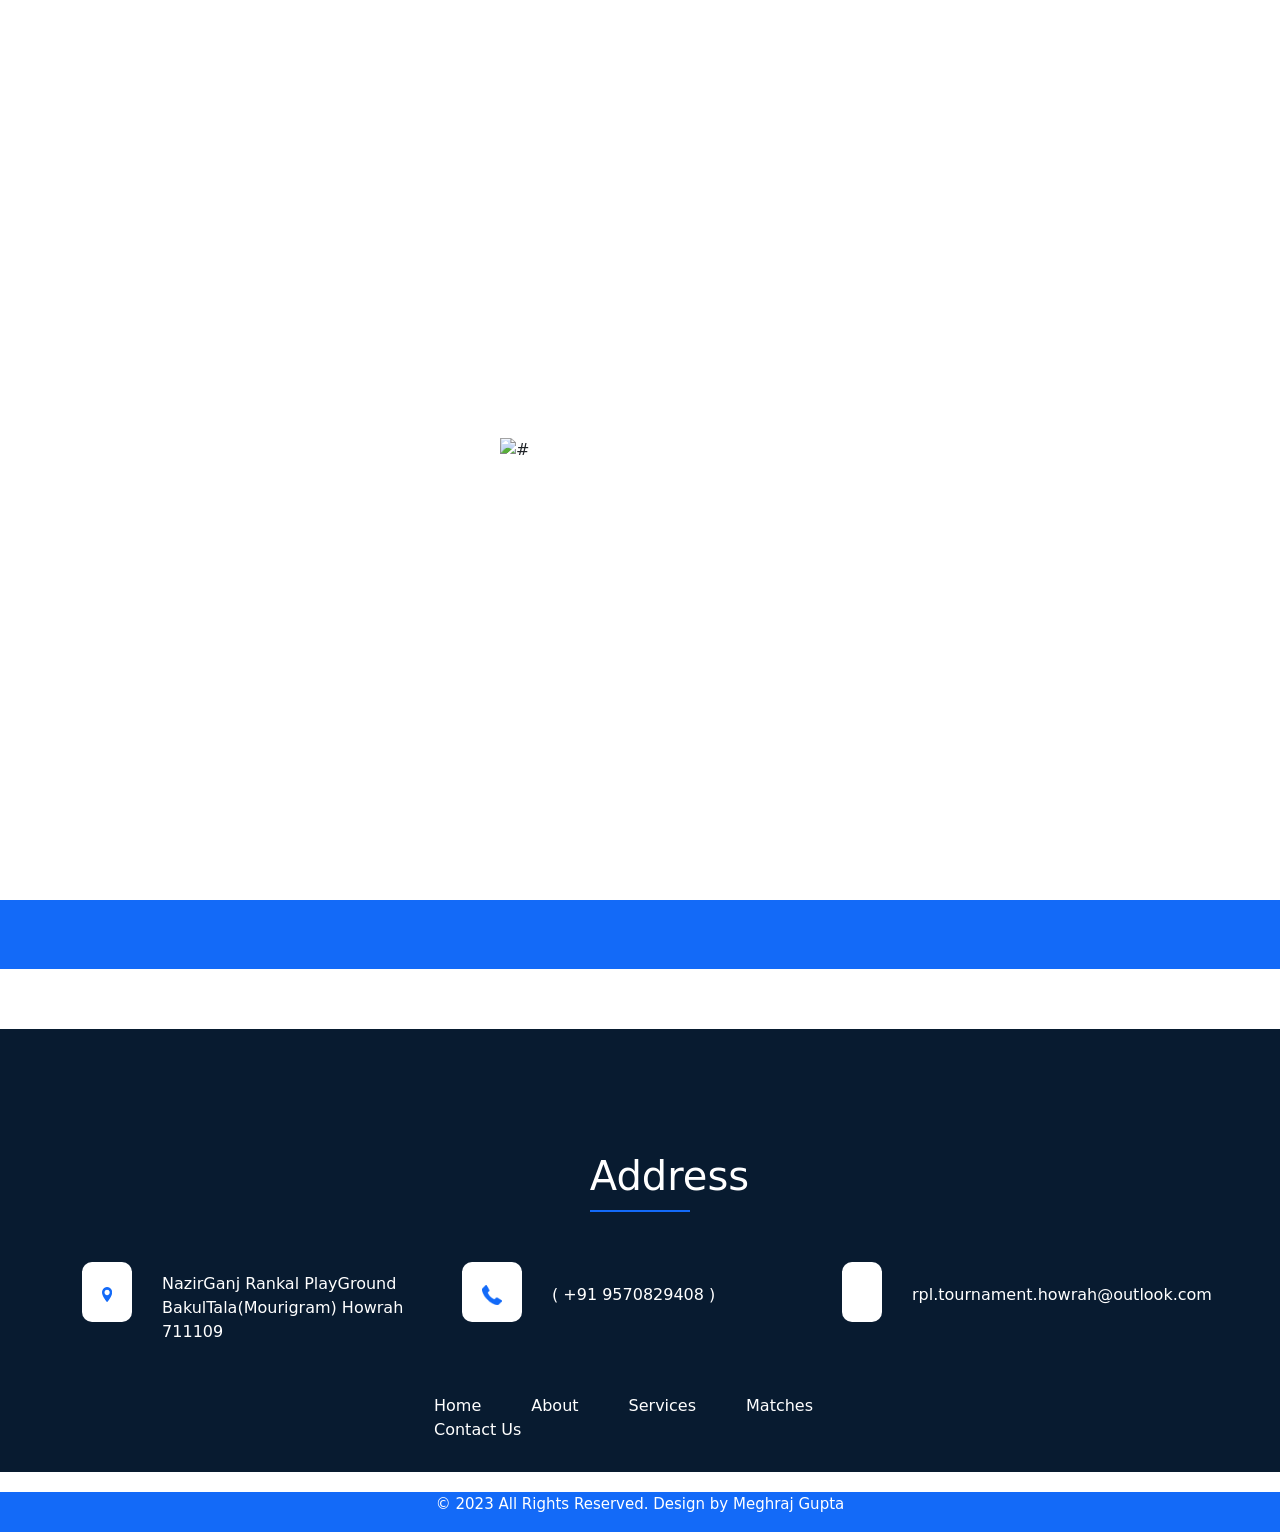
==== about.html @ cff19f40 "first commit" ====
<!DOCTYPE html>
<html lang="en">
   <head>
      <!-- basic -->
      <meta charset="utf-8">
      <meta http-equiv="X-UA-Compatible" content="IE=edge">
      <!-- mobile metas -->
      <meta name="viewport" content="width=device-width, initial-scale=1">
      <meta name="viewport" content="initial-scale=1, maximum-scale=1">
      <!-- site metas -->
      <title>About Us</title>
      <meta name="keywords" content="">
      <meta name="description" content="">
      <meta name="author" content="">
      <!-- bootstrap css -->
      <link rel="stylesheet" href="css/bootstrap.min.css">
      <!-- style css -->
      <link rel="stylesheet" href="css/style.css">
      <!-- icon -->
      <link href="images/rpl.jpeg" rel="icon">
      <!-- Responsive-->
      <link rel="stylesheet" href="css/responsive.css">
      <!-- fevicon -->
      <link rel="icon" href="images/fevicon.png" type="image/gif" />
      <!-- Scrollbar Custom CSS -->
      <link rel="stylesheet" href="css/jquery.mCustomScrollbar.min.css">
      <!-- Tweaks for older IEs-->
      <link rel="stylesheet" href="https://netdna.bootstrapcdn.com/font-awesome/4.0.3/css/font-awesome.css">
      <!-- owl stylesheets --> 
      <link rel="stylesheet" href="css/owl.carousel.min.css">
      <link rel="stylesheet" href="css/owl.theme.default.min.css">
      <link href="https://cdn.jsdelivr.net/npm/bootstrap@5.3.2/dist/css/bootstrap.min.css" rel="stylesheet" integrity="sha384-T3c6CoIi6uLrA9TneNEoa7RxnatzjcDSCmG1MXxSR1GAsXEV/Dwwykc2MPK8M2HN" crossorigin="anonymous">
      <link rel="stylesheet" href="https://cdnjs.cloudflare.com/ajax/libs/fancybox/2.1.5/jquery.fancybox.min.css" media="screen">
      <!--[if lt IE 9]>
      <script src="https://oss.maxcdn.com/html5shiv/3.7.3/html5shiv.min.js"></script>
      <script src="https://oss.maxcdn.com/respond/1.4.2/respond.min.js"></script><![endif]-->
   </head>
   <!-- body -->
   <body class="main-layout about_pape">
      <!-- loader  -->
      <div class="loader_bg">
         <div class="loader"><img src="images/loading.gif" alt="#" /></div>
      </div>
      <!-- end loader -->
      <!-- header -->
      <header>
         <div class="px-3 py-2 text-bg-primary border-bottom">
           <div class="container">
             <div class="d-flex flex-wrap align-items-center justify-content-center justify-content-lg-start">
               <a href="/" class="d-flex align-items-center my-2 my-lg-0 me-lg-auto text-white text-decoration-none">
                 <img src="images/rpl.jpeg" class="bi me-2" width="40" height="32" role="img" aria-label="Bootstrap">
               </a>
     
               <ul class="nav col-12 col-lg-auto my-2 justify-content-center my-md-0 text-small">
                 <li>
                   <a href="index.html" class="nav-link text-white">
                     <svg xmlns="http://www.w3.org/2000/svg" fill="currentColor" class="bi bi-house-door mx-auto mb-1" width="24" height="24" viewBox="0 0 16 16">
                        <path d="M8.354 1.146a.5.5 0 0 0-.708 0l-6 6A.5.5 0 0 0 1.5 7.5v7a.5.5 0 0 0 .5.5h4.5a.5.5 0 0 0 .5-.5v-4h2v4a.5.5 0 0 0 .5.5H14a.5.5 0 0 0 .5-.5v-7a.5.5 0 0 0-.146-.354L13 5.793V2.5a.5.5 0 0 0-.5-.5h-1a.5.5 0 0 0-.5.5v1.293zM2.5 14V7.707l5.5-5.5 5.5 5.5V14H10v-4a.5.5 0 0 0-.5-.5h-3a.5.5 0 0 0-.5.5v4z"/>
                     </svg>Home
                   </a>
                 </li>
                 <li>
                   <a href="about.html" class="nav-link text-white">
                     <svg xmlns="http://www.w3.org/2000/svg" width="16" height="16" fill="currentColor" class="bi bi-info-circle" viewBox="0 0 16 16">
                        <path d="M8 15A7 7 0 1 1 8 1a7 7 0 0 1 0 14m0 1A8 8 0 1 0 8 0a8 8 0 0 0 0 16"/>
                        <path d="m8.93 6.588-2.29.287-.082.38.45.083c.294.07.352.176.288.469l-.738 3.468c-.194.897.105 1.319.808 1.319.545 0 1.178-.252 1.465-.598l.088-.416c-.2.176-.492.246-.686.246-.275 0-.375-.193-.304-.533zM9 4.5a1 1 0 1 1-2 0 1 1 0 0 1 2 0"/>
                      </svg>
                     About Us
                   </a>
                 </li>
                 <li>
                  <a href="index.html" class="nav-link text-white">
                     <svg xmlns="http://www.w3.org/2000/svg" width="16" height="16" fill="currentColor" class="bi bi-credit-card" viewBox="0 0 16 16">
                        <path d="M0 4a2 2 0 0 1 2-2h12a2 2 0 0 1 2 2v8a2 2 0 0 1-2 2H2a2 2 0 0 1-2-2zm2-1a1 1 0 0 0-1 1v1h14V4a1 1 0 0 0-1-1zm13 4H1v5a1 1 0 0 0 1 1h12a1 1 0 0 0 1-1z"/>
                        <path d="M2 10a1 1 0 0 1 1-1h1a1 1 0 0 1 1 1v1a1 1 0 0 1-1 1H3a1 1 0 0 1-1-1z"/>
                      </svg> Payment
                  </a>
                </li>
                 <li>
                   <a href="service.html" class="nav-link text-white">
                     <svg xmlns="http://www.w3.org/2000/svg" width="16" height="16" fill="currentColor" class="bi bi-gear" viewBox="0 0 16 16">
                        <path d="M8 4.754a3.246 3.246 0 1 0 0 6.492 3.246 3.246 0 0 0 0-6.492zM5.754 8a2.246 2.246 0 1 1 4.492 0 2.246 2.246 0 0 1-4.492 0z"/>
                        <path d="M9.796 1.343c-.527-1.79-3.065-1.79-3.592 0l-.094.319a.873.873 0 0 1-1.255.52l-.292-.16c-1.64-.892-3.433.902-2.54 2.541l.159.292a.873.873 0 0 1-.52 1.255l-.319.094c-1.79.527-1.79 3.065 0 3.592l.319.094a.873.873 0 0 1 .52 1.255l-.16.292c-.892 1.64.901 3.434 2.541 2.54l.292-.159a.873.873 0 0 1 1.255.52l.094.319c.527 1.79 3.065 1.79 3.592 0l.094-.319a.873.873 0 0 1 1.255-.52l.292.16c1.64.893 3.434-.902 2.54-2.541l-.159-.292a.873.873 0 0 1 .52-1.255l.319-.094c1.79-.527 1.79-3.065 0-3.592l-.319-.094a.873.873 0 0 1-.52-1.255l.16-.292c.893-1.64-.902-3.433-2.541-2.54l-.292.159a.873.873 0 0 1-1.255-.52l-.094-.319zm-2.633.283c.246-.835 1.428-.835 1.674 0l.094.319a1.873 1.873 0 0 0 2.693 1.115l.291-.16c.764-.415 1.6.42 1.184 1.185l-.159.292a1.873 1.873 0 0 0 1.116 2.692l.318.094c.835.246.835 1.428 0 1.674l-.319.094a1.873 1.873 0 0 0-1.115 2.693l.16.291c.415.764-.42 1.6-1.185 1.184l-.291-.159a1.873 1.873 0 0 0-2.693 1.116l-.094.318c-.246.835-1.428.835-1.674 0l-.094-.319a1.873 1.873 0 0 0-2.692-1.115l-.292.16c-.764.415-1.6-.42-1.184-1.185l.159-.291A1.873 1.873 0 0 0 1.945 8.93l-.319-.094c-.835-.246-.835-1.428 0-1.674l.319-.094A1.873 1.873 0 0 0 3.06 4.377l-.16-.292c-.415-.764.42-1.6 1.185-1.184l.292.159a1.873 1.873 0 0 0 2.692-1.115l.094-.319z"/>
                      </svg>
                     Service
                   </a>
                 </li>
                 <li>
                   <a href="matches.html" class="nav-link text-white">
                     <svg xmlns="http://www.w3.org/2000/svg" width="16" height="16" fill="currentColor" class="bi bi-controller" viewBox="0 0 16 16">
                        <path d="M11.5 6.027a.5.5 0 1 1-1 0 .5.5 0 0 1 1 0m-1.5 1.5a.5.5 0 1 0 0-1 .5.5 0 0 0 0 1m2.5-.5a.5.5 0 1 1-1 0 .5.5 0 0 1 1 0m-1.5 1.5a.5.5 0 1 0 0-1 .5.5 0 0 0 0 1m-6.5-3h1v1h1v1h-1v1h-1v-1h-1v-1h1v-1"/>
                        <path d="M3.051 3.26a.5.5 0 0 1 .354-.613l1.932-.518a.5.5 0 0 1 .62.39c.655-.079 1.35-.117 2.043-.117.72 0 1.443.041 2.12.126a.5.5 0 0 1 .622-.399l1.932.518a.5.5 0 0 1 .306.729c.14.09.266.19.373.297.408.408.78 1.05 1.095 1.772.32.733.599 1.591.805 2.466.206.875.34 1.78.364 2.606.024.816-.059 1.602-.328 2.21a1.42 1.42 0 0 1-1.445.83c-.636-.067-1.115-.394-1.513-.773-.245-.232-.496-.526-.739-.808-.126-.148-.25-.292-.368-.423-.728-.804-1.597-1.527-3.224-1.527-1.627 0-2.496.723-3.224 1.527-.119.131-.242.275-.368.423-.243.282-.494.575-.739.808-.398.38-.877.706-1.513.773a1.42 1.42 0 0 1-1.445-.83c-.27-.608-.352-1.395-.329-2.21.024-.826.16-1.73.365-2.606.206-.875.486-1.733.805-2.466.315-.722.687-1.364 1.094-1.772a2.34 2.34 0 0 1 .433-.335.504.504 0 0 1-.028-.079zm2.036.412c-.877.185-1.469.443-1.733.708-.276.276-.587.783-.885 1.465a13.748 13.748 0 0 0-.748 2.295 12.351 12.351 0 0 0-.339 2.406c-.022.755.062 1.368.243 1.776a.42.42 0 0 0 .426.24c.327-.034.61-.199.929-.502.212-.202.4-.423.615-.674.133-.156.276-.323.44-.504C4.861 9.969 5.978 9.027 8 9.027s3.139.942 3.965 1.855c.164.181.307.348.44.504.214.251.403.472.615.674.318.303.601.468.929.503a.42.42 0 0 0 .426-.241c.18-.408.265-1.02.243-1.776a12.354 12.354 0 0 0-.339-2.406 13.753 13.753 0 0 0-.748-2.295c-.298-.682-.61-1.19-.885-1.465-.264-.265-.856-.523-1.733-.708-.85-.179-1.877-.27-2.913-.27-1.036 0-2.063.091-2.913.27z"/>
                      </svg>
                     Matches
                   </a>
                 </li>
                 <li>
                   <a href="contact.html" class="nav-link text-white">
                     <svg xmlns="http://www.w3.org/2000/svg" width="16" height="16" fill="currentColor" class="bi bi-file-person" viewBox="0 0 16 16">
                        <path d="M12 1a1 1 0 0 1 1 1v10.755S12 11 8 11s-5 1.755-5 1.755V2a1 1 0 0 1 1-1zM4 0a2 2 0 0 0-2 2v12a2 2 0 0 0 2 2h8a2 2 0 0 0 2-2V2a2 2 0 0 0-2-2z"/>
                        <path d="M8 10a3 3 0 1 0 0-6 3 3 0 0 0 0 6"/>
                      </svg>
                     Contact Us
                   </a>
                 </li>
               </ul>
             </div>
           </div>
         </div>
       </header>
      <!-- end header -->
            <!--about -->
       <div class="section about ">
         <div class="container">
             <div class="row">
                <div class="col-12">
                    <div class="titlepage">
                     <h2><strong class="black"> About</strong>  Us</h2>
                     <span>There are many variations of passages of Lorem Ipsum available, but the majority have suffered alteration in some form, by injected randomised words which don't look even slightly believable</span>
                  </div>
                </div>
             </div>
         </div>
      </div>
      <section >
         <div id="main_slider" class="section carousel slide banner-main" data-ride="carousel">
            <ol class="carousel-indicators">
               <li data-target="#main_slider" data-slide-to="0" class="active"></li>
               <li data-target="#main_slider" data-slide-to="1"></li>
               <li data-target="#main_slider" data-slide-to="2"></li>
            </ol>
            <div class="carousel-inner">
               <div class="carousel-item active">
                  <div class="container">
                     <div class="row marginii">
                        <div class="col-xl-6 col-lg-6 col-md-6 col-sm-12">
                           <div class="carousel-sporrt_text ">
                              <h1 class="sporrt_text">Best sports item shop our</h1>
                              <p  class="lorem_text">There are many variations of passages of Lorem Ipsum available, but the majority have suffered alteration in some form, by injected randomised words which don't look even slightly believableThere are many variations of passages of Lorem Ipsum available, but the majority have suffered alteration in some form, by injected randomised words which don't look even slightly believable</p>
                              <div class="btn_main">
                                 <a class="btn btn-lg btn-primary" href="#" role="button">Read More</a>
                              </div>
                           </div>
                        </div>
                        <div class="col-xl-6 col-lg-6 col-md-6 col-sm-12">
                           <div class="img-box">
                              <figure><img src="images/Tournament.jpg" style="max-width: 100%; border: 15px solid #fff;"/></figure>
                           </div>
                        </div>
                     </div>
                  </div>
               </div>
               <div class="carousel-item">
                  <div class="container">
                     <div class="row marginii">
                        <div class="col-xl-6 col-lg-6 col-md-6 col-sm-12">
                           <div class="carousel-sporrt_text ">
                              <h1 class="sporrt_text">Best sports item shop our</h1>
                              <p  class="lorem_text">There are many variations of passages of Lorem Ipsum available, but the majority have suffered alteration in some form, by injected randomised words which don't look even slightly believableThere are many variations of passages of Lorem Ipsum available, but the majority have suffered alteration in some form, by injected randomised words which don't look even slightly believable</p>
                              <div class="btn_main">
                                 <a class="btn btn-lg btn-primary" href="#" role="button">Read More</a>
                              </div>
                           </div>
                        </div>
                        <div class="col-xl-6 col-lg-6 col-md-6 col-sm-12">
                           <div class="img-box ">
                              <figure><img src="images/Tournament.jpg" style="max-width: 100%; border: 15px solid #fff;"/></figure>
                           </div>
                        </div>
                     </div>
                  </div>
               </div>
               <div class="carousel-item">
                  <div class="container">
                     <div class="row marginii">
                        <div class="col-xl-6 col-lg-6 col-md-6 col-sm-12">
                           <div class="carousel-sporrt_text ">
                              <h1 class="sporrt_text">Best sports item shop our</h1>
                              <p  class="lorem_text">There are many variations of passages of Lorem Ipsum available, but the majority have suffered alteration in some form, by injected randomised words which don't look even slightly believableThere are many variations of passages of Lorem Ipsum available, but the majority have suffered alteration in some form, by injected randomised words which don't look even slightly believable</p>
                              <div class="btn_main">
                                 <a class="btn btn-lg btn-primary" href="#" role="button">Read More</a>
                              </div>
                           </div>
                        </div>
                        <div class="col-xl-6 col-lg-6 col-md-6 col-sm-12">
                           <div class="img-box">
                              <figure><img src="images/Tournament.jpg" style="max-width: 100%; border: 15px solid #fff;"/></figure>
                           </div>
                        </div>
                     </div>
                  </div>
               </div>
            </div>
         </div>
      </section>

      </div>
      <!--end about -->
      <div id="footer" class="Address layout_padding">
         <div class="container">
            <div class="row">
               <div class="col-sm-12">
                 <div class="titlepage">
                    <div class="main">
                       <h1 class="address_text">Address</h1>
                    </div>
                 </div>
               </div>
            </div>
                 <div class="address_2">
                    <div class="row">
                       <div class="col-sm-12 col-md-12 col-lg-4">
                         <div class="site_info">
                            <span class="info_icon"><img src="images/map-icon.png" /></span>
                            <span style="margin-top: 10px;">NazirGanj Rankal PlayGround BakulTala(Mourigram) Howrah 711109</span></div>
                       </div>
                       <div class="col-sm-12 col-md-12 col-lg-4">
                         <div class="site_info">
                            <span class="info_icon"><img src="images/phone-icon.png" /></span>
                            <span style="margin-top: 21px;">( +91 9570829408 )</span></div>
                       </div>
                       <div class="col-sm-12 col-md-12 col-lg-4">
                         <div class="site_info">
                            <span class="info_icon"><img src="images/email-icon.png" /></span>
                            <span style="margin-top: 21px;">rpl.tournament.howrah@outlook.com</span></div>
                       </div>
                       </div> 
                    </div>
                 </div>
                    <div class="menu_main">
                       <div class="menu_text">
                          <ul>
                             <li class="active"><a href="#">Home</a></li>                         
                             <li><a href="about.html">About</a></li>
                             <li><a href="service.html">Services</a></li>
                             <li><a href="matches.html">Matches</a></li>
                             <li><a href="contact.html">Contact Us</a></li>
                          </ul>
                       </div>
                    </div>
         </div>
      </div>
      <!-- footer start-->
      <div class="copyright_text">
      <div id="plant" class="footer layout_padding">
         <div class="container">
            <p>© 2023 All Rights Reserved. Design by<a href="https://meghraj58.github.io/wizardmeghraj.github.io/"> Meghraj Gupta</a></p>
         </div>
      </div>
      </div>

      <!-- Javascript files-->
      <script src="js/jquery.min.js"></script>
      <script src="js/popper.min.js"></script>
      <script src="js/bootstrap.bundle.min.js"></script>
      <script src="js/jquery-3.0.0.min.js"></script>
      <script src="js/plugin.js"></script>
      <!-- sidebar -->
      <script src="js/jquery.mCustomScrollbar.concat.min.js"></script>
      <script src="js/custom.js"></script>
      <!-- javascript --> 
      <script src="js/owl.carousel.js"></script>
      <script src="https://cdn.jsdelivr.net/npm/bootstrap@5.3.2/dist/js/bootstrap.bundle.min.js" integrity="sha384-C6RzsynM9kWDrMNeT87bh95OGNyZPhcTNXj1NW7RuBCsyN/o0jlpcV8Qyq46cDfL" crossorigin="anonymous"></script>
      <script src="https:cdnjs.cloudflare.com/ajax/libs/fancybox/2.1.5/jquery.fancybox.min.js"></script>
      <script>
         $(document).ready(function(){
         $(".fancybox").fancybox({
         openEffect: "none",
         closeEffect: "none"
         });
         
         $(".zoom").hover(function(){
         
         $(this).addClass('transition');
         }, function(){
         
         $(this).removeClass('transition');
         });
         });
         
      </script> 


</body>
</html>
---- css/style.css ----
/*--------------------------------------------------------------------- File Name: style.css ---------------------------------------------------------------------*/


/*--------------------------------------------------------------------- import Fonts ---------------------------------------------------------------------*/

@import url('https://fonts.googleapis.com/css?family=Rajdhani:300,400,500,600,700');
@import url('https://fonts.googleapis.com/css?family=Poppins:100,100i,200,200i,300,300i,400,400i,500,500i,600,600i,700,700i,800,800i,900,900i');

/*****---------------------------------------- 1) font-family: 'Rajdhani', sans-serif;
 2) font-family: 'Poppins', sans-serif;
 ----------------------------------------*****/


/*--------------------------------------------------------------------- import Files ---------------------------------------------------------------------*/

@import url(animate.min.css);
@import url(normalize.css);
@import url(meanmenu.css);
@import url(owl.carousel.min.css);
@import url(slick.css);
@import url(jquery-ui.css);
@import url(nice-select.css);

/*--------------------------------------------------------------------- skeleton ---------------------------------------------------------------------*/

* {
     box-sizing: border-box !important;
     transition: ease all 0.5s;
}

html {
     scroll-behavior: smooth;
}

body {
     color: #666666;
     font-size: 14px;
     font-family: poppins;
     line-height: 1.80857;
     font-weight: normal;
     overflow-x: hidden;
}

a {
     color: #1f1f1f;
     text-decoration: none !important;
     outline: none !important;
     -webkit-transition: all .3s ease-in-out;
     -moz-transition: all .3s ease-in-out;
     -ms-transition: all .3s ease-in-out;
     -o-transition: all .3s ease-in-out;
     transition: all .3s ease-in-out;
}

h1,
h2,
h3,
h4,
h5,
h6 {
     letter-spacing: 0;
     font-weight: normal;
     position: relative;
     padding: 0 0 10px 0;
     font-weight: normal;
     line-height: normal;
     color: #111111;
     margin: 0
}

h1 {
     font-size: 24px
}

h2 {
     font-size: 22px
}

h3 {
     font-size: 18px
}

h4 {
     font-size: 16px
}

h5 {
     font-size: 14px
}

h6 {
     font-size: 13px
}

*,
*::after,
*::before {
     -webkit-box-sizing: border-box;
     -moz-box-sizing: border-box;
     box-sizing: border-box;
}

h1 a,
h2 a,
h3 a,
h4 a,
h5 a,
h6 a {
     color: #212121;
     text-decoration: none!important;
     opacity: 1
}

button:focus {
     outline: none;
}

ul,
li,
ol {
     margin: 0px;
     padding: 0px;
     list-style: none;
}

p {
     margin: 20px;
     font-weight: 300;
     font-size: 15px;
     line-height: 24px;
}

a {
     color: #222222;
     text-decoration: none;
     outline: none !important;
}

a,
.btn {
     text-decoration: none !important;
     outline: none !important;
     -webkit-transition: all .3s ease-in-out;
     -moz-transition: all .3s ease-in-out;
     -ms-transition: all .3s ease-in-out;
     -o-transition: all .3s ease-in-out;
     transition: all .3s ease-in-out;
}

img {
     max-width: 100%;
     height: auto;
}

 :focus {
     outline: 0;
}

.paddind_bottom_0 {
     padding-bottom: 0 !important;
}

.btn-custom {
     margin-top: 20px;
     background-color: transparent !important;
     border: 2px solid #ddd;
     padding: 12px 40px;
     font-size: 16px;
}

.lead {
     font-size: 18px;
     line-height: 30px;
     color: #767676;
     margin: 0;
     padding: 0;
}

.form-control:focus {
     border-color: #ffffff !important;
     box-shadow: 0 0 0 .2rem rgba(255, 255, 255, .25);
}

.navbar-form input {
     border: none !important;
}

.badge {
     font-weight: 500;
}

blockquote {
     margin: 20px 0 20px;
     padding: 30px;
}

button {
     border: 0;
     margin: 0;
     padding: 0;
     cursor: pointer;
}

.full {
     float: left;
     width: 100%;
}

.layout_padding {
     padding-top: 90px;
     padding-bottom: 90px;
}

.layout_padding_2 {
     padding-top: 75px;
     padding-bottom: 75px;
}

.light_silver {
     background: #f9f9f9;
}

.theme_bg {
     background: #38c8a8;
}

.margin_top_30 {
     margin-top: 30px !important;
}

.full {
     width: 100%;
     float: left;
     margin: 0;
     padding: 0;
}


/**-- heading section --**/

.main_heading {
     text-align: center;
     display: flex;
     justify-content: center;
     position: relative;
     margin-bottom: 50px;
}

.main_heading h2 {
     padding: 0;
     font-size: 48px;
     line-height: 60px;
     font-weight: 400;
     position: relative;
     letter-spacing: -0.5px;
     color: #114c7d;
     border-left: solid #38c8a8 10px;
     padding-left: 15px;
}

.main_heading h2 strong {
     background: #38c8a8;
     color: #fff;
     font-weight: 600;
     padding: 0 15px;
     line-height: 68px;
}

.white_heading_main h2 {
     color: #fff;
}

.small_main_heading {
     margin-top: 25px;
     float: left;
     width: 100%;
     border-bottom: solid rgba(0, 0, 0, 0.07) 1px;
     margin-bottom: 25px;
}

.small_main_heading h2 {
     padding: 2px 0 20px 0;
     color: #114c7d;
     font-weight: 400;
     font-size: 28px;
     background-image: url('../images/fevicon.png');
     background-repeat: no-repeat;
     padding-left: 55px;
     letter-spacing: -0.5px;
}

.small_main_heading h2 strong {
     color: #38c8a8;
     font-weight: 600;
}

.main_bt {
     background: #ee580f;
     color: #fff;
     padding: 15px 60px 15px 60px;
     float: left;
     font-size: 15px;
     font-weight: 400;
     border: solid #ee580f 2px;
     border-radius: 30px;
     margin: 15px 0px 60px 0px;
}

a.readmore_bt {
     color: #fff;
     font-weight: 300;
     text-decoration: underline !important;
}

.main_bt:hover,
.main_bt:focus {
     background: #000;
     border: solid #000 2px;
     color: #fff;
}


/**-- list icon --**/

.ul_list_info_icon ul {
     list-style: none;
}

.ul_list_info_icon ul li {
     display: inline;
     float: left;
     width: 100%;
}

.ul_list_info_icon ul li img {
     width: 75px;
}


/*---------------------------- preloader area ----------------------------*/

.loader_bg {
     position: fixed;
     z-index: 9999999;
     background: #fff;
     width: 100%;
     height: 100%;
}

.loader {
     height: 100%;
     width: 100%;
     position: absolute;
     left: 0;
     top: 0;
     display: flex;
     justify-content: center;
     align-items: center;
}

.loader img {
     width: 280px;
}


/*---------------------------- scroll to top area ----------------------------*/

.scrollup {
     float: right;
     position: absolute;
     color: #fff;
     right: 20px;
     padding: 0px 5px;
     text-transform: uppercase;
     font-weight: 600;
     background: #38c8a8;
     position: fixed;
     bottom: 20px;
     z-index: 99;
     text-align: center;
     color: #fff;
     cursor: pointer;
     border-radius: 0px;
     opacity: 0;
     backface-visibility: hidden;
     -webkit-backface-visibility: hidden;
     transform: scale(1);
     -moz-transform: scale(1);
     -o-transform: scale(1);
     -webkit-transform: scale(1);
     transition: .2s all ease;
     -moz-transition: .2s all ease;
     -o-transition: .2s all ease;
     -webkit-transition: .2s all ease;
     width: 50px;
     height: 50px;
     border-radius: 100%;
     line-height: 48px;
     font-size: 16px;
}

.scrollup.b-show_scrollBut {
     opacity: 1;
     visibility: visible;
}

.top_awro {
     background: #ee4a79 none repeat scroll 0 0;
     cursor: pointer;
     padding: 6px 8px;
     position: fixed;
     bottom: 59px;
     right: 20px;
     display: none;
     height: 45px;
     width: 45px;
     border-radius: 50%;
     text-align: center;
     line-height: 30px;
     transition: all 0.5s ease;
}

.sale_pro {
     background: #f25252 !important;
}

.margin_top_50 {
     margin-top: 50px;
}

.margin_bottom_30_all {
     margin-bottom: 30px;
}

.text_align_center {
     text-align: center;
}


/*--------------------------------------------------------------------- header area ---------------------------------------------------------------------*/

.header {
     background-color: rgba(0, 0, 0, 0);
     background-repeat: repeat;
     background-size: auto;
     position: absolute;
     z-index: 999;
     width: 100%;
     left: 0;
     top: 0;
     padding: 0;
     padding-top: 0px;
     background-size: 100% 100%;
     background-repeat: no-repeat;
     min-height: 110px;
     padding-top: 45px
}

.logo {
     float: left;
     /* position: relative; */
     height: 100px;
     width: 100px;
    /* width: 100px; */
    /* height: 100px; */
    background-color: #3498db; /* Change this to your desired background color */
    /* border-radius: 70%; /* Makes the div a circle */
    display: flex;
    padding: 10px;
    justify-content: center;
    align-items: center;
    font-size: 24px; /* Change this to your desired font size */
    color: #fff; /* Change this to your desired text color */
}

nav.main-menu {
     float: right;
     margin-left: 0;
}

ul.top_icon {
     float: right;
     padding-top: 17px;
}

ul.top_icon li {
     float: left;
     color: #fff;
     display: flex;
     flex-wrap: wrap;
     align-items: center;
     padding-right: 20px;
}

ul.top_icon li:last-child {
     padding-right: 0px;
}

ul.top_icon li a {
     color: #fff;
}

.menu-area-main li:hover a,
.menu-area-main li:focus a {
     color: #081b30;
}

.menu-area-main li.active a {
     color: #081b30;
}

.right_cart_section {
     float: right;
     width: auto;
}

.right_cart_section ul {
     float: left;
     min-height: auto;
     margin: 0;
     padding: 12px 0 0;
}

.right_cart_section .cart_icons {
     padding: 18px 0 0;
}

.main-menu ul>li nth:child(5) a {
     padding-right: 0px;
}

.right_cart_section ul li {
     float: left;
     font-size: 17px;
     font-weight: 400;
     color: #fff;
     margin-right: 30px;
}

.right_cart_section ul.cart_update li {
     font-size: 13px;
     color: #ccc;
     line-height: normal;
     margin: 0;
     font-weight: 300;
}

.right_cart_section ul.cart_update li span {
     font-size: 18px;
     font-weight: 300;
     color: #fff;
     line-height: 21px;
}

.right_cart_section ul li i {
     margin-right: 10px;
     margin-top: 5px;
     float: left;
     color: #fff;
     font-size: 21px;
}

.right_cart_section ul li a {
     color: #fff;
}


/*-- end header middle --*/

.top-bar-info {
     background: #111111;
     padding: 5px 0px;
}

.top-menu-left {
     float: left;
}

.top-menu-left li {
     position: relative;
     display: inline-block;
     margin-right: 11px;
     padding-right: 12px;
}

.top-menu-left li::before {
     content: '';
     position: absolute;
     right: 0;
     top: 9px;
     height: 10px;
     border-right: 1px dotted #999;
}

.top-menu-left li:last-child::before {
     display: none;
}

.top-menu-left li:last-child {
     padding: 0px;
     margin: 0px;
}

.top-menu-left li a {
     color: #ffffff;
     font-size: 12px;
     text-transform: uppercase;
     text-decoration: none;
}

.top-menu-left li a:hover {
     color: #38c8a8;
}

.right-dropdown-language {
     float: right;
     margin-left: 12px;
}

.dropdown-bar .dropdown-link {
     position: absolute;
     z-index: 1009;
     top: 40px;
     left: 0;
     right: auto;
     min-width: 50px;
     padding: 15px;
     background: #ffffff;
     list-style: none;
     border: 2px solid #38c8a8;
     opacity: 0;
     visibility: hidden;
     -webkit-box-shadow: 0 0 10px rgba(0, 0, 0, 0.1);
     box-shadow: 0 0 10px rgba(0, 0, 0, 0.1);
     -webkit-transition: opacity 0.2s ease 0s, visibility 0.2s linear 0s;
     -o-transition: opacity 0.2s ease 0s, visibility 0.2s linear 0s;
     transition: opacity 0.2s ease 0s, visibility 0.2s linear 0s;
     text-align: left;
}

.dropdown-bar:hover .dropdown-link {
     opacity: 1;
     visibility: visible;
     top: 25px;
}

.dropdown-bar.right-dropdown-language>a::after {
     font-family: 'FontAwesome';
     content: "\f107";
     text-decoration: none;
     padding-left: 4px;
     color: #ffffff;
}

.right-dropdown-language>a {
     line-height: 10px;
     padding: 5px 5px;
     cursor: pointer;
}

.dropdown-bar .dropdown-link li a {
     color: #111111;
     display: block;
     font-size: 12px;
     line-height: 15px;
     padding: 5px 0;
}

.dropdown-bar .dropdown-link li a:hover {
     color: #38c8a8;
}

.dropdown-bar .dropdown-link li a img {
     margin-right: 7px;
}

.dropdown-bar .dropdown-link li.active {
     font-weight: bold;
}

.right-dropdown-language .dropdown-link {
     min-width: 100px;
     padding: 7px 10px;
     color: #111111;
}

.dropdown-bar {
     position: relative;
     padding: 0 5px;
     font-size: 13px;
}

.dropdown-bar .dropdown-link.right-sd {
     left: auto;
     right: 0;
}

.right-dropdown-currency {
     float: right;
     margin-left: 12px;
}

.dropdown-bar.right-dropdown-currency>a::after {
     font-family: 'FontAwesome';
     content: "\f107";
     text-decoration: none;
     padding-left: 4px;
     color: #ffffff;
}

.right-dropdown-currency>a {
     line-height: 10px;
     padding: 5px 5px;
     cursor: pointer;
     color: #ffffff;
}

.right-dropdown-currency .dropdown-link {
     min-width: 100px;
     padding: 7px 10px;
     color: #111111;
}

.right-dropdown-currency .dropdown-link {
     min-width: 55px;
     padding: 7px 10px;
}

.right-dropdown-currency .dropdown-link li a span.symbol {
     margin-right: 7px;
}

#login-modal .modal-content {
     border-radius: 0px;
}

#login-modal .modal-content .modal-header {
     background: #38c8a8;
     border-radius: 0;
}

#login-modal .modal-content .modal-body .form-group input {
     background: #ffffff;
     border: 1px solid #c8c8c8;
     border-radius: 0px;
}

#login-modal .modal-content .modal-body .form-group input:focus {
     border: 1px solid #c8c8c8 !important;
}

#login-modal .modal-content form {
     margin-bottom: 10px;
}

.modal-title {
     padding: 0px;
     color: #ffffff;
     font-size: 18px;
     text-transform: uppercase;
}

.btn-template-outlined {
     background: #111111;
     color: #ffffff;
     border: none;
     border-radius: 0px;
}

.btn-template-outlined i {
     padding-right: 10px;
}

.text-muted {
     padding: 10px 0px;
}

.slogan-line {
     float: right;
     color: #ffffff;
     font-size: 13px;
}

.middle-area {
     padding: 30px 0px;
}

.header-search {
     padding: 3px 0px;
}

.header-search form {
     position: relative;
     -webkit-box-shadow: 0px 1px 10px -1px rgba(0, 0, 0, 0.2);
     box-shadow: 0px 1px 10px -1px rgba(0, 0, 0, 0.2);
}

.header-search .btn-group.bootstrap-select {
     position: absolute;
     left: 0px;
     top: 0px;
}

.header-search input {
     width: 100%;
     min-height: 45px;
     border-radius: 0px;
     border: none;
     padding-left: 15px;
     border: 1px solid #e0e7ed;
}

.header-search form .search-btn {
     position: absolute;
     right: 0;
     top: 0;
     border: 0;
     color: #fff;
     font-size: 20px;
     padding: 4px 15px;
     border-radius: 0px;
     background-color: #38c8a8;
     cursor: pointer;
}

.header-search form .search-btn:hover {
     background: #111111;
}

.cart-box {
     float: right;
     margin-left: 10px;
     position: relative;
}

.cart-content-box {
     position: absolute;
     z-index: 1009;
     top: 40px;
     left: auto;
     right: 0;
     min-width: 250px;
     max-width: 250px;
     padding: 15px;
     background: #ffffff;
     list-style: none;
     border: 2px solid #38c8a8;
     opacity: 0;
     visibility: hidden;
     -webkit-box-shadow: 0 0 10px rgba(0, 0, 0, 0.1);
     box-shadow: 0 0 10px rgba(0, 0, 0, 0.1);
     text-align: left;
     -webkit-transform: scaleY(0);
     transform: scaleY(0);
     -webkit-transform-origin: 0 0 0;
     transform-origin: 0 0 0;
     -webkit-transition: all 0.3s ease 0s;
     transition: all 0.3s ease 0s;
     transition: all 0.3s ease 0s;
}

.cart-box:hover .cart-content-box {
     opacity: 1;
     visibility: visible;
     top: 100%;
     -webkit-transform: scaleY(1);
     transform: scaleY(1);
}

.inner-cart {
     background: #38c8a8;
     border-radius: 2px;
     padding: 0px;
     color: #ffffff;
     position: relative;
     width: 40px;
     height: 40px;
     text-align: center;
}

.cart-box .inner-cart:hover {
     color: #ffffff;
}

.line-cart {
     float: left;
     line-height: 40px;
     margin-right: 9px;
}

.cart-box a {
     display: inline-block;
}

.cart-box a:hover {
     color: #38c8a8;
}

.cart-box a span.icon {
     background: #38c8a8;
     width: 30px;
     height: 40px;
     display: inline-block;
     line-height: 40px;
     text-align: center;
     color: #ffffff;
     position: relative;
     border-radius: 2px;
}

.cart-box a .p-up {
     position: absolute;
     right: -8px;
     top: -8px;
     line-height: initial;
     background: #38c8a8;
     padding: 3px;
     border-radius: 50%;
     width: 17px;
     height: 17px;
     font-size: 12px;
     text-align: center;
     line-height: 10px;
}

.wish-box {
     float: right;
}

.wish-box a {
     display: inline-block;
}

.wish-box a:hover {
     color: #38c8a8;
}

.wish-box a span.icon {
     background: #38c8a8;
     width: 40px;
     height: 40px;
     display: inline-block;
     line-height: 40px;
     text-align: center;
     color: #ffffff;
     position: relative;
     border-radius: 2px;
}

.wish-box a span.icon:hover {
     background: #111111;
}

.cart-content-right {
     padding: 5px 0px;
}

.cart-content-box .items {
     text-align: center;
}

.product-media {
     width: 60px;
     float: left;
     position: relative;
}

.cart-content-box .items:hover .product-media::before {
     transform: scale(1);
     -webkit-transform: scale(1);
     -moz-transform: scale(1);
     -ms-transform: scale(1);
     -o-transform: scale(1);
}

.product-media::before {
     position: absolute;
     content: '';
     z-index: 2;
     top: 0;
     left: 0;
     width: 100%;
     height: 100%;
     background-color: #38c8a8;
     opacity: 0.4;
     transform: scale(0);
     -webkit-transform: scale(0);
     -moz-transform: scale(0);
     -ms-transform: scale(0);
     -o-transform: scale(0);
     transition: all 0.5s ease;
     -webkit-transition: all 0.5s ease;
     -moz-transition: all 0.5s ease;
     -o-transition: all 0.5s ease;
}

.cart-content-box .items .item .remove {
     position: absolute;
     right: 0px;
     top: 0px;
     background: #38c8a8;
     color: #ffffff;
     width: 20px;
     height: 20px;
     line-height: 18px;
     border-radius: 2px;
}

.cart-content-box .items .item {
     margin-bottom: 10px;
     padding-bottom: 10px;
     border-bottom: 1px solid #e0e7ed;
     position: relative;
}

.cart-content-box .items .item .product-info {
     padding-top: 10px;
     padding-left: 71px;
     text-align: left;
}

.cart-content-box .items .item .remove:hover {
     background: #111111;
}

.subtotal {
     text-align: left;
     text-transform: capitalize;
     color: #38c8a8;
     font-weight: 500;
     margin-bottom: 15px;
}

.subtotal span {
     font-weight: bold;
     color: #111111;
     padding-left: 15px;
     float: right;
}

.actions .btn-process {
     padding: 5px 16px;
     color: #ffffff;
     font-family: 'Roboto', sans-serif;
     font-size: 14px;
     border-radius: 2px;
     overflow: hidden;
}

.actions .btn-process:hover {
     color: #ffffff;
}

.line-cart {
     position: relative;
}

.wish-box a span.icon span {
     position: absolute;
     right: -8px;
     top: -8px;
     line-height: initial;
     background: #38c8a8;
     padding: 3px;
     border-radius: 50%;
     width: 17px;
     height: 17px;
     font-size: 12px;
}

.main-menu {
     text-align: center;
}

.main-menu ul {
     margin: 0;
     list-style-type: none;
     margin-bottom: 10px;
}

.main-menu ul>li {
     display: inline-block;
     position: relative;
}

.main-menu ul>li a {
     line-height: 20px;
     font-size: 16px;
     display: block;
     font-weight: 500;
     color: #ffffff;
     padding: 22px 20px;
     text-transform: uppercase;
}

.main-menu ul li:last-child a {
     padding-right: 0;
}
.sub-down li {
     background: #ffffff;
}
.main-menu ul>li .sub-down li a {
     color: #114c7d;
     font-size: 15px;
     text-transform: capitalize;
     font-weight: 300;
     padding: 12px 5px;
     position: relative;
     border-bottom: solid #eee 1px;
}
.main-menu ul>li .sub-down li a::before {}
.main-menu ul>li .sub-down li a:hover {
     color: #111111;
}
.main-menu ul>li .sub-down li a:hover::before {}
.main-menu ul li:first-child {
     margin-left: 0;
}
.main-menu ul>li>ul {
     opacity: 0;
     position: absolute;
     text-align: left;
     top: 100%;
     -webkit-transform: scaleY(0);
     transform: scaleY(0);
     -webkit-transform-origin: 0 0 0;
     transform-origin: 0 0 0;
     -webkit-transition: all 0.3s ease 0s;
     transition: all 0.3s ease 0s;
     visibility: hidden;
     width: 240px;
     z-index: 999;
     background: #fff;
     -webkit-box-shadow: 0 6px 12px rgba(0, 0, 0, .175);
     box-shadow: 0 6px 12px rgba(0, 0, 0, .175);
}
.main-menu>ul>li:hover>ul {
     -webkit-transform: scaleY(1);
     transform: scaleY(1);
     visibility: visible;
     opacity: 1;
}
.main-menu ul>li>ul>li {
     margin: 0px;
     position: relative;
     display: block;
}
.main-menu ul>li>ul>li:hover>ul {
     -webkit-transform: scaleY(1);
     transform: scaleY(1);
     visibility: visible;
     opacity: 1;
     left: 100%;
     top: 10px;
     color: #ffffff;
}
.main-menu ul>li>ul>li>a {
     background: none !important;
}
.mean-container .mean-nav {
     margin-top: 0px;
     position: absolute;
     top: 100%;
}
.main-menu ul>li {
     position: inherit;
     display: inline-block;
     vertical-align: middle;
}
.main-menu ul>li a:hover {
     color: #fff;
}
.main-menu ul>li:nth-child (6) {
     padding-right: 0px;
}
.nav>li {
     position: inherit;
     display: inline-block;
     vertical-align: middle;
}
.megamenu .sub-down {
     max-width: 1140px;
     width: 100%;
     left: 0;
     margin: 0 auto;
     right: 0;
     padding: 15px 0px;
}
.sub-full {}
.simple-down {
     padding: 15px;
}
.megamenu-categories {
     padding: 10px 0px;
}
.sub-full.megamenu-categories li {
     display: block;
}
.megamenu .sub-full.megamenu-categories ol li a {
     padding: 5px 0px;
     font-size: 15px !important;
     font-weight: 500;
}
.sub-full.megamenu-categories ol li .category-title {
     padding: 15px 0px;
     font-size: 16px;
     font-weight: 600;
     text-transform: uppercase;
}
.sub-full.megamenu-categories ol li .category-box a {
     padding: 5px 0px;
}
.menu-add {
     padding: 30px 15px;
}
.menu-add img {
     width: 100%;
}
.main-w img {
     width: 100%;
}
.women-box {
     position: relative;
}
.women-box::before {
     content: "";
     position: absolute;
     background: rgba(0, 0, 0, 0.3);
     width: 100%;
     height: 100%;
}
.banner-up-text {
     position: absolute;
     bottom: 10px;
     left: 0px;
     right: 0px;
     text-align: center;
}
.text-a {
     color: #fff;
     text-transform: uppercase;
     font-size: 40px;
     line-height: 40px;
     font-weight: 700;
}
.text-b {
     color: #fff;
     font-size: 28px;
     text-transform: uppercase;
     line-height: 30px;
     padding: 20px 0px;
}
.text-c {
     color: #ffffff;
     font-size: 31px;
     font-weight: 300;
     text-transform: uppercase;
     line-height: 30px;
     padding-bottom: 20px;
}
.megamenu .sub-full.megamenu-categories .women-box .banner-up-text a {
     background: #111111;
     color: #ffffff !important;
     display: inline-block;
     padding: 10px 16px;
     border-radius: 2px;
     overflow: hidden;
     font-size: 16px;
}
.sticky-wrapper .sticky-wrapper-header {
     z-index: 20 !important;
     background: #ffffff;
}
.is-sticky .sticky-wrapper-header .middle-area {
     padding: 10px 0px
}
.sticky-wrapper:not(.is-sticky) {
     height: auto !important;
}
.hover-btn {
     display: inline-block;
     vertical-align: middle;
     -webkit-transform: perspective(1px) translateZ(0);
     transform: perspective(1px) translateZ(0);
     box-shadow: 0 0 1px rgba(0, 0, 0, 0);
     position: relative;
     background: #111111;
     -webkit-transition-property: color;
     transition-property: color;
     -webkit-transition-duration: 0.3s;
     transition-duration: 0.3s;
}
.hover-btn::before {
     content: "";
     position: absolute;
     z-index: -1;
     top: 0;
     bottom: 0;
     left: 0;
     right: 0;
     background: #38c8a8;
     -webkit-transform: scaleX(0);
     transform: scaleX(0);
     -webkit-transform-origin: 50%;
     transform-origin: 50%;
     -webkit-transition-property: transform;
     transition-property: transform;
     -webkit-transition-duration: 0.3s;
     transition-duration: 0.3s;
     -webkit-transition-timing-function: ease-out;
     transition-timing-function: ease-out;
     display: block !important;
}
.hover-btn:hover::before,
.hover-btn:focus::before,
.hover-btn:active::before {
     -webkit-transform: scaleX(1);
     transform: scaleX(1);
}
.hover-btn:hover,
.hover-btn:focus,
.hover-btn:active {
     color: white;
     box-shadow: none;
}
.btn-secondary.focus,
.btn-secondary:focus {
     box-shadow: none;
}
.img-responsive {
     max-width: 100%;
}
.padding_right_15_inner {
     padding-right: 15px;
}
.padding_left_15_inner {
     padding-left: 15px;
}
.dark_bg {
     background: #114c7d;
}

/*--------------------------------------------------------------------- top banner area ---------------------------------------------------------------------*/
.top-banner-slider {
     overflow: hidden;
     clear: both;
     height: 600px;
}
.top-banner-slider .heroslider {
     margin: 0px;
     padding: 0px;
     border: none;
     position: relative;
     border-radius: 0;
}
.swiper-overlay {
     height: 100%;
     position: relative;
}
.swiper-overlay {
     background: rgba(0, 0, 0, 0.5);
     content: "";
     width: 100%;
     height: 100%;
     left: 0px;
     top: 0px;
}
.heroslider .container {
     position: relative;
     height: 100%;
     padding-left: 0;
     padding-right: 0;
     z-index: 5;
}
.swiper-container {
     width: 100%;
     height: 100%;
}
.heroslider .slider-01 {
     width: 100%;
     background-image: url(../images/slider-01.jpg);
     background-size: cover;
     background-position: center;
}
.heroslider .slider-02 {
     width: 100%;
     background-image: url(../images/slider-02.jpg);
     background-size: cover;
     background-position: center;
}
.heroslider .slider-03 {
     width: 100%;
     background-image: url(../images/slider-03.jpg);
     background-size: cover;
     background-position: center;
}
.heroslider .slides li {
     height: 600px;
}
.top-banner-slider .heroslider .slides li::before {
     content: "";
     position: absolute;
     background: rgba(0, 0, 0, 0.4);
     height: 100%;
     width: 100%;
     left: 0px;
     top: 0px;
}
.top-banner-slider .flex_caption3 {
     position: absolute;
     z-index: 30;
     left: 0;
     right: 0;
     bottom: 50px;
     margin: 0 -15px;
     display: flex;
}
a.slide_banner {
     position: relative;
     display: inline-block;
     margin: 0 12px 0 15px;
}
.slide1_banner1 {
     width: 570px;
}
.slide1_banner2 {
     width: 270px;
}
.slide1_banner3 {
     width: 270px;
}
.top-banner-slider .flex_caption1 {
     text-align: center;
     position: absolute;
     z-index: 30;
     left: 0;
     right: 0;
     margin: 0 auto;
     top: 31%;
     max-width: 720px;
     width: 100%;
     text-transform: uppercase;
     color: #333;
}
.top-banner-slider .flex_caption1 .title1 {
     font-size: 36px;
     font-weight: 300;
     color: #ffffff;
}
.top-banner-slider .flex_caption1 .title2 {
     font-size: 60px;
     font-weight: 900;
     color: #ffffff;
}
.top-banner-slider .flex_caption2 {
     text-align: center;
}
.top-banner-slider .flex_caption2 {
     position: absolute;
     z-index: 30;
     left: 0;
     top: 20%;
     display: table;
     width: 177px;
     height: 177px;
     background-color: #242424;
}
.top-banner-slider .flex_caption2 .middle {
     display: table-cell;
     vertical-align: middle;
     text-transform: uppercase;
     text-align: center;
     font-weight: 700;
     line-height: 31px;
     font-size: 26px;
     color: #fff;
     transition: all 0.1s ease-in-out;
     -webkit-transition: all 0.1s ease-in-out;
}
.top-banner-slider .flex_caption2 .middle:hover {
     background: #38c8a8;
}
.top-banner-slider .flex_caption2 span {
     display: block;
     font-weight: 100;
     line-height: 36px;
     font-size: 34px;
}
a.slide_banner::before {
     content: '';
     position: absolute;
     left: 0;
     top: 0;
     right: 0;
     bottom: 0;
     opacity: 0;
     border: 2px solid #ffffff;
     transition: all 0.1s ease-in-out;
     -webkit-transition: all 0.1s ease-in-out;
}
a.slide_banner:hover::before {
     left: -7px;
     top: -7px;
     right: -7px;
     bottom: -7px;
     opacity: 1;
}
.flex-control-nav {
     background: #38c8a8;
     bottom: 0px;
     position: relative;
}
.flex-control-nav li {
     line-height: 10px;
}
.flex-control-paging li a {
     background: rgba(255, 255, 255, 1);
     border: 2px solid #ffffff;
}
.flex-control-paging li a.flex-active {
     border: 2px solid #ffffff;
}
.flex-direction-nav a {
     background: #111111;
     text-align: center;
}
.heroslider:hover .flex-direction-nav .flex-prev:hover {
     background: #38c8a8;
}
.heroslider:hover .flex-direction-nav .flex-next:hover {
     background: #38c8a8;
}
.flex-direction-nav a::before {
     color: #ffffff;
}
.top-banner-slider .swiper-pagination {
     padding: 10px 0px;
}
.heroslider .swiper-pagination {
     bottom: 0px;
     background: #38c8a8;
}
.heroslider .swiper-pagination .swiper-pagination-bullet-active {
     background: #fff;
}
.heroslider .swiper-pagination::before {
     content: "";
     width: 22px;
     height: 22px;
     position: absolute;
     left: -10px;
     top: 4px;
     z-index: -1;
     background: #e12d4f;
     -webkit-transform: rotate(45deg);
     transform: rotate(45deg);
}
.heroslider .swiper-pagination::after {
     content: "";
     width: 22px;
     height: 22px;
     position: absolute;
     right: -10px;
     top: 4px;
     z-index: -1;
     background: #e12d4f;
     -webkit-transform: rotate(45deg);
     transform: rotate(45deg);
}
.heroslider .swiper-pagination.swiper-pagination-bullets-dynamic {
     overflow: visible;
     width: 110px !important;
}
.heroslider .swiper-pagination .swiper-pagination-bullet {
     opacity: 1;
}
input[type="checkbox"].styled:checked+label:after,
input[type="radio"].styled:checked+label:after {
     font-family: 'FontAwesome';
     content: "\f00c";
}
input[type="checkbox"] .styled:checked+label::before,
input[type="radio"] .styled:checked+label::before {
     color: #fff;
}
input[type="checkbox"] .styled:checked+label::after,
input[type="radio"] .styled:checked+label::after {
     color: #fff;
}

/*--------------------------------------------------------------------- layout new css ---------------------------------------------------------------------*/
.marginii {
     margin: 154px 0px 100px 0px;
}
.carousel-indicators li {
     display: none;
}
.banner-main {
     position: relative;
     background-color: #136af8;
     background-size: 100% 100%;

}
.banner-main .carousel-caption {
     text-align: left;
     left: 0;
     top: 16%;
     position: relative;
}
.banner-main .carousel-caption h1 {
     font-size: 65px;
     line-height: 74px;
     font-weight: bold;
     color: #081b30;
}
.banner-main .carousel-caption p {
     color: #ffffff;
     padding: 9px 0px;
     margin-bottom: 50px;
}
.color {
     color: #fff;
}
.btn-primary {
     background: #081b30;
     border: indianred;
     max-width: 170px;
     width: 100%;
     margin-right: 10px;
     border-radius: 25px;
}
.btn-primary:hover {
     background: #ffffff;
     color: #000;
}
.img-box figure {
     margin: 10px;
     order: 1;
     padding-left: 10px;

}
.img-box figure img {
     box-shadow: #081b30 0px 0px 0px 0px;
}
.layout_padding {
     padding-top:  90px 0px;
}
.titlepage {
     padding-bottom: 50px;
}
.titlepage h2 {
     padding: 0px 0px 0px 0px;
     font-size: 50px;
     font-weight: bold;
     color: #136af8;
     line-height: 50px;
     position: relative;
     margin-bottom: 20px;
}

.titlepage span {
     color: #141012;
font-size: 17px;
line-height: 31px;
display: block;
font-weight: normal;
}
.clothes_main{
     width: 100%; 
     float: left;
     background-color: #081b30;
     height: auto;
     padding: 60px 0px;

}
.plants .plants-box {
     background-color: #fff;
     box-shadow: #dcd8d8 0px 1px 3px 0px;
     margin-bottom: 30px;
}
.plants .plants-box figure {
     margin: 0px;
}
.plants .plants-box figure img {
     width: 100%;
}
.plants .plants-box h3 {
     font-size: 30px;
     line-height: 36px;
     font-weight: 600;
     padding: 16px 20px 6px 20px;
     color: #0d0e0a;
}
.plants .plants-box p {
     font-size: 17px;
     line-height: 30px;
     padding: 0px 20px 14px 20px;
     color: #0d0e0a;
}
.about {
     background: #ffff;
     padding-top: 90px;
}

.about_text{ width: 100%; float: left;  }

.about-banner{
     background-size: 100% 100%;
     background-repeat: no-repeat;
     padding: 70px 0px 10px 0px;
     background-color: #136af8;
}

.about .about-box {
     text-align: center;
}
.about .about-box h2 {
     font-size: 50px;
     font-weight: bold;
     color: #fff;
     line-height: 50px;
     padding-bottom: 35px;
}
.about .about-box .white-bg {
     background: #fff;
     width: 100%;
     text-align: center;
     padding: 20px 0px 15px 0px;
     margin-bottom: 35px;
}
.about .about-box .white-bg span {
     font-size: 30px;
     line-height: 20px;
     color: #000;
}
.about-box .titlepage {
     text-align: right;
}
.about-box .titlepage h2 {
     padding: 0px 0px 36px 0px;
     font-size: 50px;
     font-weight: bold;
     color: #fff;
     line-height: 50px;
     position: relative;
     margin-bottom: 20px;
}
.about-box .titlepage h2::after {
     content: "";
     position: absolute;
     left: 0;
     top: 70%;
     margin: 10px auto;
     height: 6px;
     background: #fff;
     width: 45%;
     right: -295px;
}
.about-box .titlepage span {
     color: #fff;
     font-size: 17px;
     line-height: 32px;
     display: block;
}
.about-box .titlepage .read-more a {
     font-size: 17px;
     padding: 15px 60px;
     background-color: #fff;
     color: #000;
     display: inline-block;
     line-height: 20px;
     border-radius: 5px;
     text-align: center;
     margin-top: 30px;
}
.about-box .titlepage .read-more a:hover {
     background-color: #000;
     color: #fff;
}
.Gallery {
     margin-top: 90px;
}
.Gallery .Gallery-box {
     margin-bottom: 15px;
     margin-right: -7px;
     margin-left: -7px;
     position: relative;
}
.Gallery .Gallery-box figure {
     margin: 0px;
}
.Gallery .Gallery-box figure img {
     width: 100%;
}
.green {
     background-color: #6fb936;
}

/** gallery section css **/
#demo {
     height: 100%;
     position: relative;
     overflow: hidden;
}
.green {
     background-color: #6fb936;
}
.page-top {
     margin-top: 85px;
}
img.zoom {
     width: 100%;
     object-fit: cover;
     -webkit-transition: all .3s ease-in-out;
     -moz-transition: all .3s ease-in-out;
     -o-transition: all .3s ease-in-out;
     -ms-transition: all .3s ease-in-out;
}
.transition {
     -webkit-transform: scale(1.2);
     -moz-transform: scale(1.2);
     -o-transform: scale(1.2);
     transform: scale(1.2);
}
.modal-header {
     border-bottom: none;
}
.modal-title {
     color: #000;
}
.modal-footer {
     display: none;
}

/** end section **/
.margin-r-l {
     padding-right: 40px;
     padding-left: 40px;
}
.hoverle {
     display: none;
}
.Gallery .titlepage {
     text-align: center;
     padding-bottom: 50px;
}
.Gallery .titlepage h2 {
     padding: 0px 0px 36px 0px;
     font-size: 50px;
     font-weight: bold;
     color: #050303;
     line-height: 50px;
     position: relative;
     margin-bottom: 20px;
}

.Gallery .Gallery-box:hover .hoverle {
     position: absolute;
     top: 0;
     left: 0;
     right: 0;
     bottom: 0;
     text-align: center;
     display: flex;
     justify-content: center;
     background: #081b30de;
     align-items: center;
}
.Gallery .Gallery-box:hover .hoverle a {
     border: #fff solid 2px;
     background: transparent;
     padding: 5px 38px;
     color: #fff;
}
.contact {
     background: #fff;
     padding-top: 90px;
}
.paddimg-right {
     padding-right: 0px;
}
.paddimg-left {
     padding-left: 0px;
}
.contact .titlepage {
     padding-bottom: 5px;
}
.contact .titlepage h2 {
     padding: 0px 0px 0px 0px;
     font-size: 50px;
     font-weight: bold;
     color: #050303;
     line-height: 50px;
     position: relative;
     margin-bottom: 20px;
}

.map_section figure {
     margin: 0px;
}
form {
     background: #081b30
     padding: 35px 30px;
}
.map_section figure img {
     width: 100%;
}
.Nursery-img {
     position: relative;
}
.Nursery-img .text-box {
     position: absolute;
     top: 0;
     left: 0;
     right: 0;
     bottom: 0;
     text-align: center;
     display: flex;
     justify-content: center;
     align-items: center;
}
.Nursery-img .text-box h3 {
     font-size: 45px;
     border: #ddd solid 5px;
     padding: 149px 75px;
     font-weight: bold;
     color: #fff;
}
.Nursery-img figure {
     margin: 0px;
}
form a {
     font-size: 17px;
     padding: 15px 25px;
     background-color: #f00;
     color: #fff;
     line-height: 20px;
     border-radius: 12px;
     text-align: center;
     margin: 0 auto;
     display: flex;
     justify-content: center;
     width: 150px;
     flex-wrap: wrap;
}
form a:hover {
     color: #fff;
     background: #000;
}
.email_btn .form-control {
     border: none;
     border-bottom: #ddd solid 1px;
     margin-bottom: 12px;
     border-radius: inherit !important;
     padding: 12px 0;
     color: #c1bebe;
     width: 95%;
    margin: 0 auto;
    border-left: 0px;
    border-right: 0px;
    border-top: 0px;
    background: transparent;
}
.email_btn .form-control:focus {
     box-shadow: none !important;
     background: transparent !important;
     border: none !important;
     border-bottom: #ddd solid 1px !important;
}
textarea {
     margin-bottom: 30px;
     padding: 12px 4px 11px 11px;
     width: 100%;
}
.footer {
     background-color: #212120;
     text-align: center;
}
.footer .headinga h3 {
     font-size: 38px;
     display: block;
     color: #fff;
     max-width: 160px;
     padding-bottom: 1px;
     border-bottom: #fff solid 1px;
     text-align: center;
     margin: 0 auto;
}
.footer .headinga span {
     font-size: 17px;
     display: block;
     color: #fff;
     padding-top: 10px;
     padding-bottom: 5px;
}
.footer .headinga p {
     font-size: 17px;
     display: block;
     color: #fff;
}
ul.link li {
     display: inline-block;
     padding: 8px 15px;
     padding-bottom: 8px;
     padding-bottom: 45px;
}
ul.link li a {
     color: #fff;
     font-size: 17px;
}
ul.link li a:hover {
     color: #081b30;
}
.pdn-top-30 {
     padding-top: 35px;
}
ul.location_icon {
     list-style: none;
     display: flex;
     justify-content: center;
     flex-wrap: wrap;
     padding-top: 5px;
}
ul.location_icon li {
     float: left;
     height: 60px;
     color: #fff;
     display: flex;
     flex-wrap: wrap;
     align-items: center;
     padding-right: 20px;
}
ul.location_icon li:last-child {
     padding-right: 0px;
}
ul.location_icon span {
     font-size: 17px;
     font-weight: 400;
}
.copyright {
     background: #081b30;
     padding: 20px 0px 20px 0;
}
.copyright p {
     color: #fff;
     font-size: 16px;
     text-align: center;
     text-align: center;
     margin: 0 auto;
}
.copyright a {
     color: #fff;
}
.copyright a:hover {
     color: #000;
}
.btn-primary.focus,
.btn-primary:focus {
     box-shadow: inherit;
}

/*--------------------------------------------------------------------- inner_page css ---------------------------------------------------------------------*/
.about_page .about {
     margin-bottom: 90px;
}
.about-bg {
     background-color: #b32137;
     margin-top: 90px;
}
.Books-bg .titlepage {
     margin-top: 90px;
}
.Books-bg .read-more {
     margin-bottom: 90px;
}
.about-bg .abouttitle h2 {
     color: #fff;
     text-transform: uppercase;
     font-size: 40px;
     line-height: 45px;
     padding: 40px 0;
     font-weight: 500;
     text-align: center;
}
.contact-page .Contact {
     margin-top: 0px;
}
.contact-page .form-control {
     margin-bottom: 20px;
}

/** slider arrow **/
.carousel-control-prev {
     left: inherit;
}
#main_slider .carousel-control-prev,
#main_slider .carousel-control-next {
     width: 55px;
     height: 55px;
     background: #e0e5e5;
     opacity: 1;
     font-size: 30px;
     color: #000;
     border-radius: 30px;
}

.new-text {

    position: absolute;
    float: right;
    text-align: right;
    width: 17%;
    background-color: blue;
    border-radius: 104px;
    text-align: center;
    padding: 17px 0px; }


.sport_product {
    padding: 40px 20px;
    background: #fff;
    text-align: center;

}
.price_text {font-size: 20px; color: #1369f5;}

.sport_product figure {margin:0;}
.sport_product figure img {height: 300px;}
.new-text {

    position: absolute;
    float: right;
    width: 92px;
    background-color: blue;
    border-radius: 104px;
    text-align: center;
    padding: 0;
    right: -46px;
    height: 92px;
    line-height: 92px;
    top: 30px;
    color: #fff;

}

.new-text-1 {

    position: absolute;
    float: right;
    width: 92px;
    background-color: #081b30;
    border-radius: 104px;
    text-align: center;
    padding: 0;
    right: -46px;
    height: 92px;
    line-height: 92px;
    top: 30px;
    color: #fff;
    box-shadow: 0px 0px 3px 0px;

}

.margin-top_130 {
     margin-top: 130px !important;
}

.sport_product .images-main {

    margin: 0;
    width: 100%;
    text-align: center;
    padding: 40px 0px 20px 0px;
    min-height: 450px;

}  

.sport_product h3 {
     font-size: 29px;
line-height: 25px;
padding-top: 25px;
}
.sport_product h4 {
     color: #000;
     font-size: 24px;
line-height: 24px;
padding: 10px 0px 0px 0px;
}
.price_text{
    
     text-align: center;
font-size: 29px;
color: #136af8;
padding-top: 25px;
line-height: 25px;
font-weight:normal;
} 

.price{
  
     text-align: center;
     font-size: 29px;
     color: #081b30;
} 

.basket_text{
     
     text-align: center;
     font-size: 20px;
     color: #000;
     padding: 0;

line-height: 18px;  
}

.sport_product_main{
    min-height: 590px;
    background: #136af8;
    position: relative;

}

.read-more {
    background-color: #136af8;
    width: 50%;
    text-align: center;
    border-radius: 25px;
    color: #fff;
    margin-top: 68px;
    padding-top: 5px;
    padding-bottom: 5px;
    font-size: 18px;
}


.blue_bg {
     background-color: #136af8;
}

.section {
     float: left;
     width: 100%;
}

.sporrt_text{ 
     width: 100%; 
     float: left; 

     color: #fffcf4;
     margin-top: 80px;
     font-size: 30px;

font-weight: bold;

line-height: 30px;
}
.lorem_text{ 
     width: 100%;
     float: left; 
     font-size: 16px; 
     color: #fffcf4;
     margin: 0px; 
}

.btn_main{ 
     width: 100%; 
     float: left;
     margin-top: 58px;
}

.Clients{
     width: 100%; 
     float: left;
}

.section_Clients{
     width: 100%;
     float: left;
}

.section .Clients_2{ 
     width: 100%; 
     float: left; 
}
.john{ 
     width: 100%; 
     float: left;
     background-color: #136af8;
     height: auto;
     background-size: 100%;
     background-repeat: no-repeat;

}

.john_image {
    width: 100%;
    float: left;
    text-align: center;
    margin-top: 30px;
}

.john_text {
    width: 100%;
    float: left;
    font-size: 22px;
    color: #000;
    text-align: center;
    margin-top: 20px;
    padding-bottom: 35px;
    font-weight: 500;
    line-height: 23px;

}

.lorem_ipsum_text{
     color: #fff;
     text-align: center;
     width: 83%;
     margin: 0 auto;
     position: relative;
     color: #fffcf4;
     padding-top: 33px!important;

}
.icon_image{
     width: 100%;
     text-align: center;
     margin: 0 auto;
     position: relative;
     top: 0;
     display: block;
     padding-bottom: 30px;
     padding-top: 30px;
}

.contact_us{
     width: 100%;
     float: left;
     padding: 0px;
}

.contact_us_2{
     width: 100%; 
     float: left;
     background-image: url(../images/contact-banner.png);
     height: auto;  
     padding-top: 100px;
     padding-bottom: 100px;
     background-size: cover;
}

.soc_text{
     width: 100%;
     float: left;
     background-color: #081b30;
     height: auto;
     padding-top: 71px;
     padding-bottom: 72px;
     text-align: center;
     font-family: apple;
     font-size: 180px;
     color: #fff;
}

.email_btn {
    width: 100%;
    float: left;
    padding-bottom: 55px;
    background-image: url(../images/boll_bg.png);
    height: auto;
    padding: 41px;
}

.form-group {
    margin-bottom: 2rem;
}

.submit_btn{
     width: 100%;
     margin:0 auto;
     text-align: center;
     margin-top: 60px;
}

.contact_us_3{
     width: 100%; 
     float: left;
     background-color: #081b30;
     height:auto;
     padding:40px;
     position: relative;
    top: -40px;
}
.long_text{
     width: 100%; 
     float: left;
     color: #ffffff;
     margin: 0px;
}

.email_text{ 
     width: 100%;
     float: left;
     margin-top: 30px;
 }

.Address {
    width: 100%;
    float: left;
    background-color: #081b30;
    height: auto;
    padding: 83px 0 0 0;
}

.address_text{
     width: 100%;
     text-align: center;
     margin: 0px;
     border-bottom: 2px solid #136af8;
     color: #fff;
}
.main{
    width: 9%;
    margin: 0 auto;
    text-align: center;
    margin-top: 40px;
 }

 .address_2{
     width: 100%;
     float: left;
 }
 .home{
     width: 100%; 
     float: left;
     color: #fff; 
}

 .address{
     padding-left: 30px; 
     color: #fff;
 }

 .menu_main{
     width: 40%;
     margin: 0 auto;
     text-align: center;
 }

 .menu_text{
     width: 100%; 
     float: left;
     margin-top: 40px;
     margin-bottom: 30px; 
}
 .menu_text ul{ 
     margin: 0px;
     padding: 0px;

 }
  .menu_text li{
     float: left;
     padding-left: 50px;
     color: #fff;
  }

  .menu_text li a{
     color: #fff;
  }

 .menu_text li a:hover{
     color: #136af7;
 }

 .active{ color: #000; }

.footer{
     width: 100%;
     float: left;
     background-color: #136af8;
     height: auto; 
     padding: 0px;
}


.main_btn{ 
     width: 100%;
     margin: 0 auto;
     text-align: center;
     }

 .contact_us_3 {
    margin-top: 90px;
    margin-bottom: -105px;
    box-shadow: 0px 0px 8px 0px;
    color: #0a1422; 
}   

.site_info {
    display: flex;
    color: #fff;
    padding-bottom: 10px;
}

.info_icon {
    background-color: #fff;
    padding: 20px;  
    margin-right: 30px;  
    width: 60px;
height: 60px;
border-radius: 10px;
}

.header_main{
     width: 100%;
     float: left;
     background-color: #136af8;
     padding-top: 20px;
}

.copyright_text{
     width: 100%;
     float: left;
     margin-top: 20px;
}

button.btn.btn-primary,button.btn.btn-primary:hover,button.btn.btn-primary:focus {
    background: #136af8;
    padding: 10 40px;
}

.padding-top_0 {
     padding-top: 0 !important;
}

.padding_bottom_0 {
     padding-bottom: 0 !important; 
}


#main_slider .carousel-control-prev, #main_slider .carousel-control-next {
    width: 65px;
    height: 65px;
    background: #fff;
    opacity: 1;
    font-size: 30px;
    color: #091e30;
    border-radius: 100%;
}

#main_slider a.carousel-control-prev {
    position: absolute;
    left: 50px;
    top: 40%;
}

#main_slider a.carousel-control-next {
    position: absolute;
    left: 50px;
    top: 50%;
}

#main_slider .carousel-control-prev:hover,
#main_slider .carousel-control-next:hover,
#main_slider .carousel-control-prev:focus,
#main_slider .carousel-control-next:focus {
     background: #091e30;
     color: #fff;
}

.plane_secsun_2{ 
     width: 100%;
     float: left;
     margin-top: 30px;
 }


.product {padding-top: 90px;}
.product .titlepage h2 {color: #136af8;}
.black {color: #000;}
.section_Clients .titlepage h2{
   padding: 0px 0px 0px 0px;
font-size: 50px;
font-weight: bold;
color: #000;
line-height: 50px;
margin-bottom: 20px;
text-align: center;
}
.contact_us .titlepage h2 {text-align: center;}
.form-control {

    padding: 13px 16px;

}

.footer p {color: #fff;}
.footer p a {color: #fff;}
.footer p a:hover {color: #fff;}



.product_pagr .clothes_main {margin-bottom: 90px;}


.main-menu ul > li a {padding-top: 5px;}

.sport_product {

    margin-bottom: 20px;

}


.about_pape .banner-main {margin-bottom: 60px;}

.form-control-dark {
     border-color: var(--bs-gray);
   }
   .form-control-dark:focus {
     border-color: #fff;
     box-shadow: 0 0 0 .25rem rgba(23, 30, 128, 0.25);
   }
   
   .text-small {
     font-size: 85%;
   }
   
   .dropdown-toggle:not(:focus) {
     outline: 0;
   }
   @media only screen and (max-width: 767px) {
     #prev{
       margin-left: 25px; /* Add top margin to center the image vertically */
     }
     #next{
          margin-left: 50px;
        }
   }
   /* #prev{
     margin-left: 25px;

   }
   #next{
     margin-left: 50px;
   } */
---- css/responsive.css ----
/*--------------------------------------------------------------------- File Name: responsive.css ---------------------------------------------------------------------*/


/*------------------------------------------------------------------- 991px x 768px ---------------------------------------------------------------------*/

@media only screen and (min-width: 768px) and (max-width: 991px) {
    
    .header-search {
        padding: 15px 0px;
    }
}


/*------------------------------------------------------------------- 767px x 599px ---------------------------------------------------------------------*/

@media only screen and (min-width: 599px) and (max-width: 767px) {
    .logo {
        text-align: center;
    }
    .cart-content-right {
        padding-bottom: 5px;
    }
    .mg {
        margin: 0px 0px;
    }
    .menu-area-main {
        height: 256px;
        overflow-y: auto;
    }
    .megamenu>.row [class*="col-"] {
        padding: 0px;
    }
    .menu-area-main .megamenu .men-cat {
        padding: 0px 15px;
    }
    .menu-area-main .megamenu .women-cat {
        padding: 0px 15px;
    }
    .menu-area-main .megamenu .el-cat {
        padding: 0px 15px;
    }
    .mean-container .mean-nav ul li a.mean-expand {
        height: 19px;
    }
    .category-box.women-box {
        display: none;
    }
    .cart-box {
        display: inline-block;
        margin: 0px 30px;
    }
    .wish-box {
        float: none;
        margin: 0px 30px;
        display: inline-block;
    }
    .menu-add {
        display: none;
    }
    .category-box {
        display: none;
    }
    .mean-container .mean-nav ul li ol {
        padding: 0px;
    }
    .mean-container .mean-nav ul li a {
        padding: 10px 20px;
        width: 94.8%;
    }
    .mean-container .mean-nav ul li li a {
        width: 92%;
        padding: 1em 4%;
    }
    .mean-container .mean-nav ul li li li a {
        width: 100%;
    }
    .header-search {
        padding: 15px 0px;
    }
    #collapseFilter.d-md-block {
        padding: 30px 0px;
    }
}


/*------------------------------------------------------------------- 599px x 280px ---------------------------------------------------------------------*/

@media only screen and (min-width: 280px) and (max-width: 599px) {
    .cart-content-right {
        padding-bottom: 5px;
    }
    .megamenu>.row [class*="col-"] {
        padding: 0px;
    }
    .menu-area-main .megamenu .men-cat {
        padding: 0px 15px;
    }
    .menu-area-main .megamenu .women-cat {
        padding: 0px 15px;
    }
    .menu-area-main .megamenu .el-cat {
        padding: 0px 15px;
    }
    .mean-container .mean-nav ul li a {
        padding: 1em 4%;
        width: 92%;
    }
    .mean-container .mean-nav ul li li a {
        width: 90%;
        padding: 1em 5%;
    }
    .mean-container .sub-full.megamenu-categories ol li a {
        padding: 5px 0px;
        text-transform: capitalize;
        width: 100%;
    }
    .megamenu .sub-full.megamenu-categories .women-box .banner-up-text a {
        width: auto;
        border: none;
        float: none;
    }
    .menu-area-main {
        height: 290px;
        overflow-y: auto;
    }
    .mean-container .mean-nav ul li a.mean-expand {
        top: 0;
    }

    .soc_text {font-size: 124px;}
    .main { width: 40%;}
    .info_icon { min-width: 13%;}
    .menu_main { width: 65%;}
}

@media (min-width: 992px) and (max-width: 1199px) {
    
    .titlepage h2::after {width: 58%;}
    .about-box .titlepage h2::after {
        width: 52%;
right: -221px;
    }
    .Nursery-img .text-box h3 {padding: 111px 50px;}
    .contact .titlepage h2::after {
    left: -650px;
width: 30%;
   }
   .sporrt_text { margin-top: 0px;}
   #main_slider a.carousel-control-prev {
    display: none;
   }
   #main_slider a.carousel-control-next {
    display: none;
    }
    .email_btn { padding: 41px;}
    .menu_main { width: 55%;}


}

@media (min-width: 768px) and (max-width: 991px) {
    .main-menu ul > li a {padding: 8px 10px; }

    .banner-main .carousel-caption h1 {

        font-size: 36px;
        padding-top: 0px;
    }
    .sport_product {

    margin-bottom: 20px;

}
    .banner-main .carousel-caption p {

        margin-bottom: 7px;
        display: none;
    }
    .main { width: 15%;}
    .info_icon { min-width: 10%;}
    #main_slider a.carousel-control-prev {
    display: none;
}
.btn_main { margin-top: 58px;}
#main_slider a.carousel-control-next {
    display: none;
}
.sporrt_text { margin-top: 0px; font-size: 24px;}
.email_btn { padding: 41px;}
    .btn-primary {max-width: 144px;}
    .titlepage h2::after {width: 79%;}
    .about-box .titlepage h2::after {width: 73%;
right: -88px;}
   .contact .titlepage h2::after {
left: -403px;
width: 41%;
   }
.paddimg-right {
    padding-right: 15px;
}
.paddimg-left {
    padding-left: 15px;
}
.menu_main {
    width: 75%;}
    .plane_secsun_2 {

    margin-top: 0px;

}
}

@media (min-width: 576px) and (max-width: 767px) {
    .last {display: none;}
    .banner-main .carousel-caption {top: 0%;}
.titlepage h2 {
font-size: 42px;
display: block; 
}
.sport_product {

    margin-bottom: 20px;

}
#main_slider a.carousel-control-prev {
    position: absolute;
    left: 25%;
    top: 64%;
    display: none;
}
.btn_main { margin-top: 58px;}
#main_slider a.carousel-control-next {
    position: absolute;
    left: 50px;
    top: 64%;
    display: none;
}
.btn-primary {
    margin-top: 0px;
    margin-left: -7px;
}
.menu_main {
    width: 95%;}

.banner-main .carousel-caption h1 {
    font-size: 50px;
}
.titlepage h2::after {
width: 88%;
}

.about-box .titlepage h2::after {width: 45%;
right: -281px;}
.sporrt_text { margin-top: 0px;}
.Nursery-img .text-box h3 {
font-size: 36px;
padding: 126px 40px;
}
.main {
    width: 20%;}

.contact .titlepage h2::after {
    left: -234px;
width: 55%;
}
    .img-box {display: none;}
    .plane_secsun_2 {

    margin-top: 0px;

}
}


@media (max-width: 575px) {
    .last {display: none;}
    .carousel-caption {display: none;} 
.header {padding-top: 30px;}
.logo {float: inherit; padding-bottom: 15px; text-align: center;}
.btn-primary {max-width: 126px;
margin-right: 2px;
font-size: 14px;}
.banner-main .carousel-caption h1 {font-size: 30px;
line-height: 38px;}
.titlepage h2 {
    font-size: 27px;
}
.sport_product {

    margin-bottom: 20px;

}
.plane_secsun_2 {

    margin-top: 0px;

}
.sporrt_text{ 
     font-size: 23px; 
     margin-top: 0px;
}
.main {
    width: 30%;
}
.btn_main {
    margin-top: 30px;
    padding-bottom: 30px;
}

#main_slider a.carousel-control-prev {
    position: absolute;
    left: 180px;
    top: 80%;    
    transform: rotateY(180deg);
}

#main_slider a.carousel-control-next {
    position: absolute;
    left: 90px;
    top: 80%;
    transform: rotateY(180deg);
}

.sport_product figure img {
    max-height: 200px;
    padding: 20px;
}

.titlepage h2::after {
    width: 93%;
}
    .about-box .titlepage h2::after {
        width: 238px;
        right: -50px;
    }
 .Gallery .titlepage h2 {
    font-size: 47px;
 }
    .Gallery .titlepage h2::after {
        width: 89%;
    }

    .paddimg-right {
    padding-right: 15px;
}
.paddimg-left {
    padding-left: 15px;
}
.Nursery-img .text-box h3 {
font-size: 23px;
padding: 30px 14px;

}

.contact .titlepage h2::after {

    left: -8px;
width: 281px;
}
.footer .headinga span {
font-size: 16px;

}
.menu-bottom {
    margin-bottom: 45px;
}
ul.link li {

    padding: 8px 12px;
    padding-bottom: 0px; 
}

.menu_text li {float: inherit;

padding-left: 0px;}
}
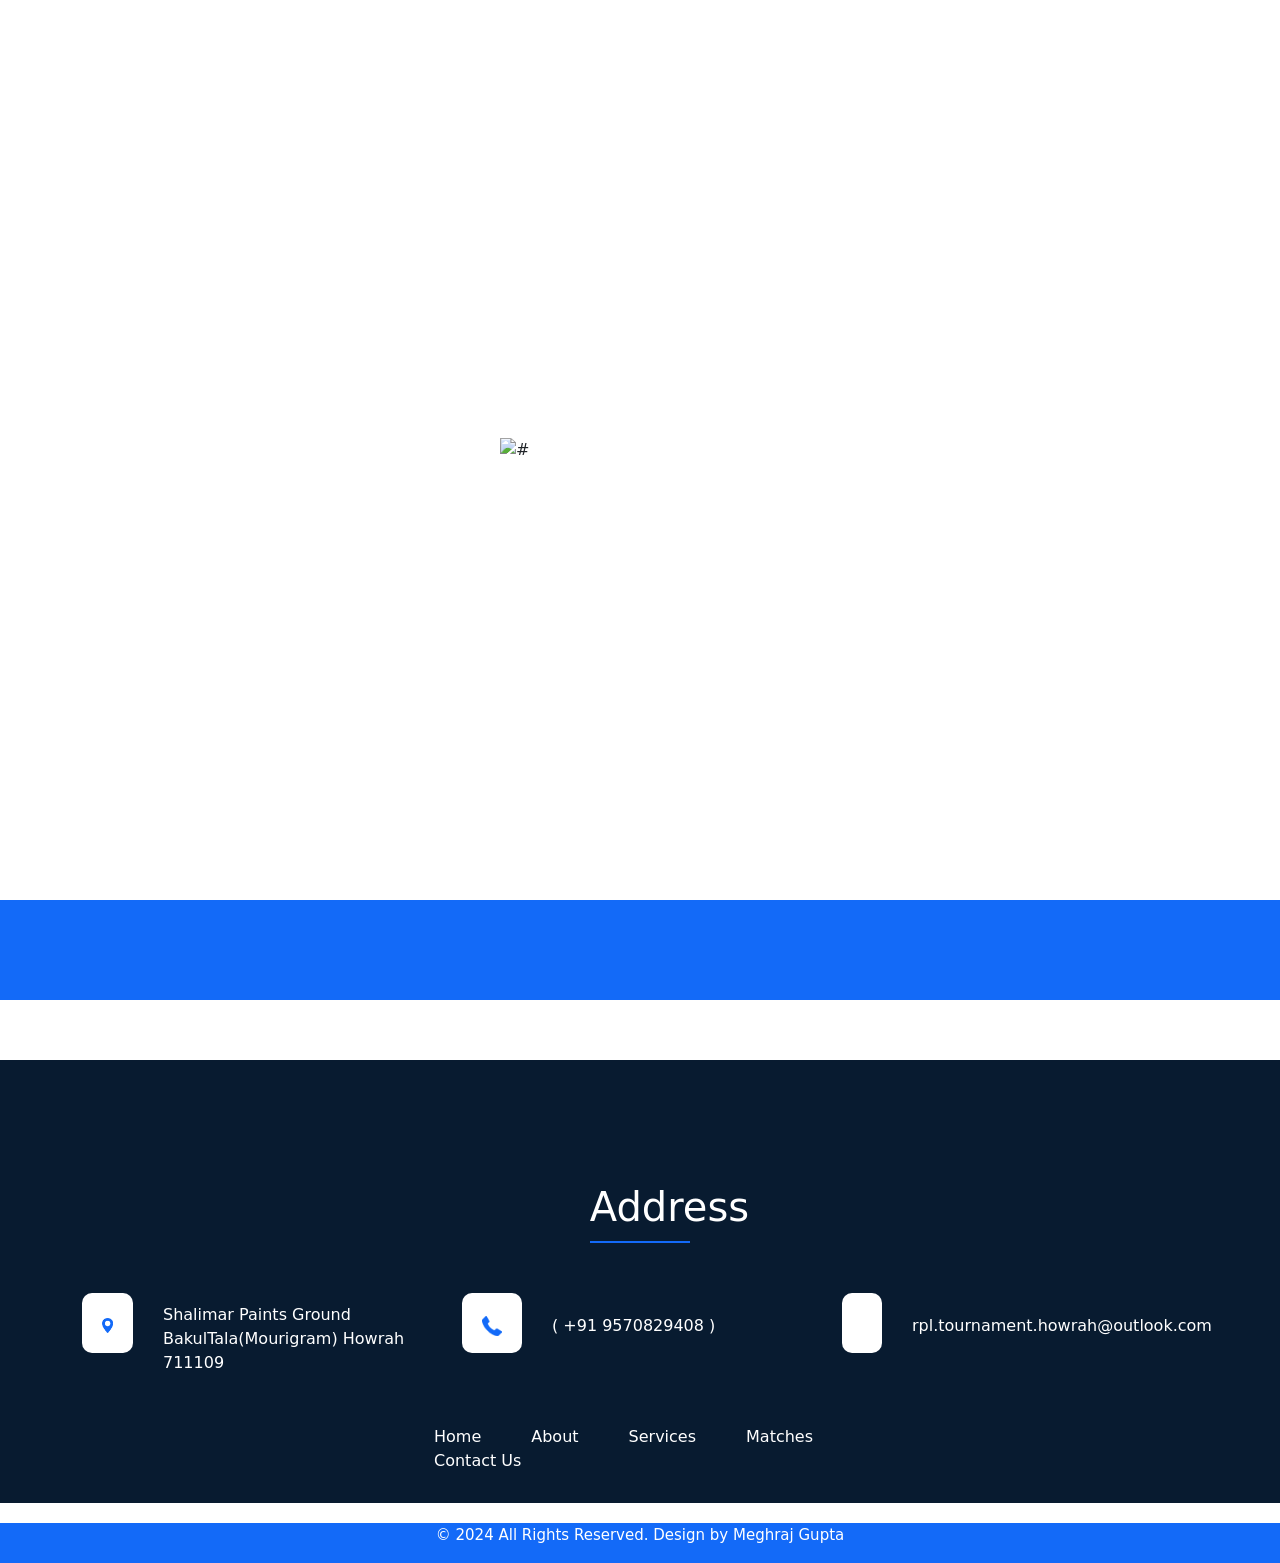
==== commit 5a052654: "Your commit message here" ====
--- a/about.html
+++ b/about.html
@@ -69,7 +69,7 @@
                    </a>
                  </li>
                  <li>
-                  <a href="index.html" class="nav-link text-white">
+                  <a href="payment.html" class="nav-link text-white">
                      <svg xmlns="http://www.w3.org/2000/svg" width="16" height="16" fill="currentColor" class="bi bi-credit-card" viewBox="0 0 16 16">
                         <path d="M0 4a2 2 0 0 1 2-2h12a2 2 0 0 1 2 2v8a2 2 0 0 1-2 2H2a2 2 0 0 1-2-2zm2-1a1 1 0 0 0-1 1v1h14V4a1 1 0 0 0-1-1zm13 4H1v5a1 1 0 0 0 1 1h12a1 1 0 0 0 1-1z"/>
                         <path d="M2 10a1 1 0 0 1 1-1h1a1 1 0 0 1 1 1v1a1 1 0 0 1-1 1H3a1 1 0 0 1-1-1z"/>
@@ -116,7 +116,10 @@
                 <div class="col-12">
                     <div class="titlepage">
                      <h2><strong class="black"> About</strong>  Us</h2>
-                     <span>There are many variations of passages of Lorem Ipsum available, but the majority have suffered alteration in some form, by injected randomised words which don't look even slightly believable</span>
+                     <span>Welcome to RPL, where cricket passion meets competition! Our premier tournament celebrates 
+                        excellence, unity, and sportsmanship. With meticulous planning and cutting-edge tech, RPL offers a 
+                        thrilling cricket experience, promoting emerging talent and fostering a vibrant community.
+                         Join us on this exciting journey welcome to the heart of cricketing excellence!</span>
                   </div>
                 </div>
              </div>
@@ -135,10 +138,21 @@
                      <div class="row marginii">
                         <div class="col-xl-6 col-lg-6 col-md-6 col-sm-12">
                            <div class="carousel-sporrt_text ">
-                              <h1 class="sporrt_text">Best sports item shop our</h1>
-                              <p  class="lorem_text">There are many variations of passages of Lorem Ipsum available, but the majority have suffered alteration in some form, by injected randomised words which don't look even slightly believableThere are many variations of passages of Lorem Ipsum available, but the majority have suffered alteration in some form, by injected randomised words which don't look even slightly believable</p>
+                              <h1 class="sporrt_text">Best Tournament in Howrah</h1>
+                              <p  class="lorem_text">RPL (Rankal Premier League) is celebrated as one of the best cricket tournaments, renowned  
+                                 for its competitive spirit, visionary organizers, and commitment to promoting emerging talent.
+                                  With cutting-edge technology and vibrant community engagement, RPL stands out as a thrilling and 
+                                  unforgettable cricketing experience, epitomizing excellence in the world of cricket.</p>
                               <div class="btn_main">
-                                 <a class="btn btn-lg btn-primary" href="#" role="button">Read More</a>
+                                 <details>
+                                    <summary class="btn btn-lg btn-primary">Read More</summary>
+                                    <p class="text-white">Monu and Alamgir, the dynamic duo behind the Rankal Premier League (RPL) management, exemplify 
+                                       visionary leadership in cricketing circles. Their strategic planning, organizational finesse, and 
+                                       commitment to excellence have elevated RPL into a premier cricketing spectacle. With a keen eye for 
+                                       talent, digital innovation, and community engagement, Monu and Alamgir steer RPL towards success, 
+                                       embodying the essence of effective sports management. Their leadership ensures a
+                                        seamless blend of thrilling competition and a vibrant cricketing culture in the RPL landscape.</p>
+                                  </details>
                               </div>
                            </div>
                         </div>
@@ -150,7 +164,7 @@
                      </div>
                   </div>
                </div>
-               <div class="carousel-item">
+               <!-- <div class="carousel-item">
                   <div class="container">
                      <div class="row marginii">
                         <div class="col-xl-6 col-lg-6 col-md-6 col-sm-12">
@@ -189,7 +203,7 @@
                         </div>
                      </div>
                   </div>
-               </div>
+               </div> -->
             </div>
          </div>
       </section>
@@ -212,7 +226,7 @@
                        <div class="col-sm-12 col-md-12 col-lg-4">
                          <div class="site_info">
                             <span class="info_icon"><img src="images/map-icon.png" /></span>
-                            <span style="margin-top: 10px;">NazirGanj Rankal PlayGround BakulTala(Mourigram) Howrah 711109</span></div>
+                            <span style="margin-top: 10px;">Shalimar Paints Ground BakulTala(Mourigram) Howrah 711109</span></div>
                        </div>
                        <div class="col-sm-12 col-md-12 col-lg-4">
                          <div class="site_info">
@@ -244,7 +258,7 @@
       <div class="copyright_text">
       <div id="plant" class="footer layout_padding">
          <div class="container">
-            <p>© 2023 All Rights Reserved. Design by<a href="https://meghraj58.github.io/wizardmeghraj.github.io/"> Meghraj Gupta</a></p>
+            <p>© 2024 All Rights Reserved. Design by<a href="https://meghraj58.github.io/wizardmeghraj.github.io/"> Meghraj Gupta</a></p>
          </div>
       </div>
       </div>
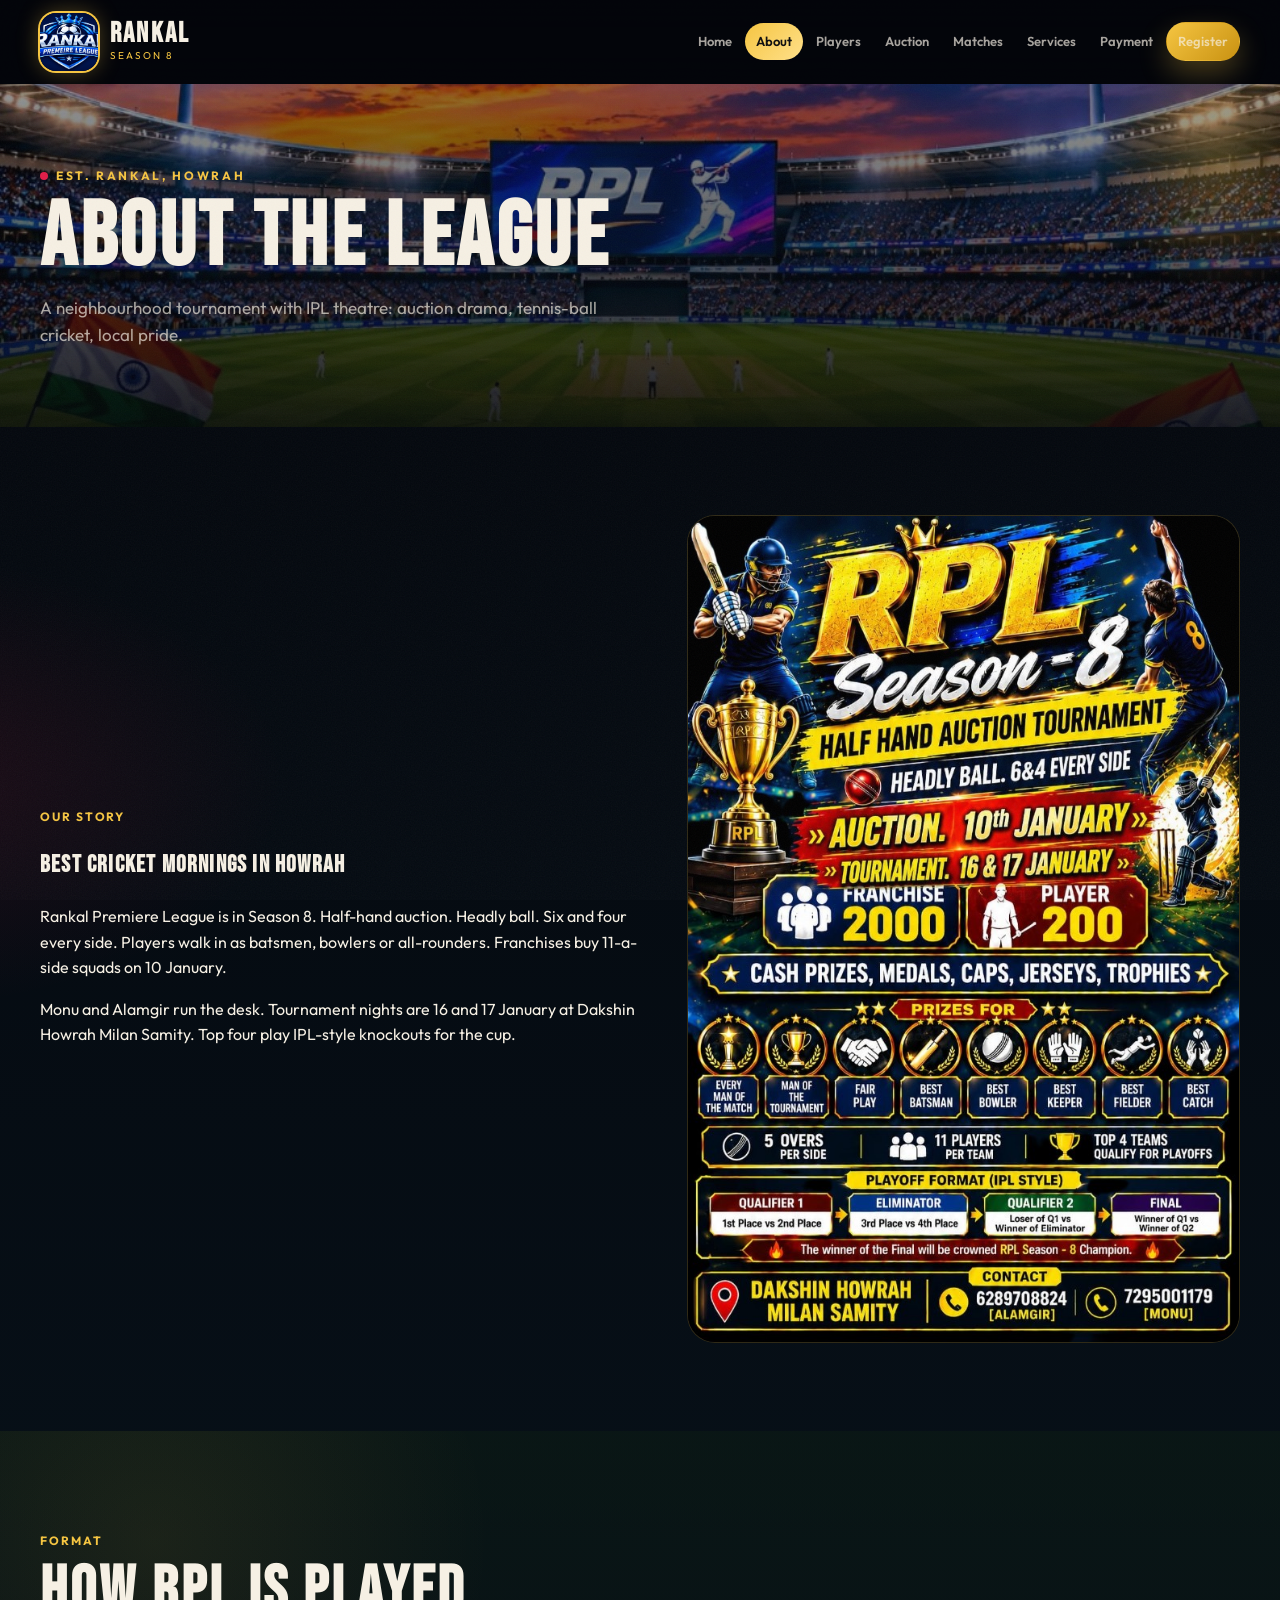
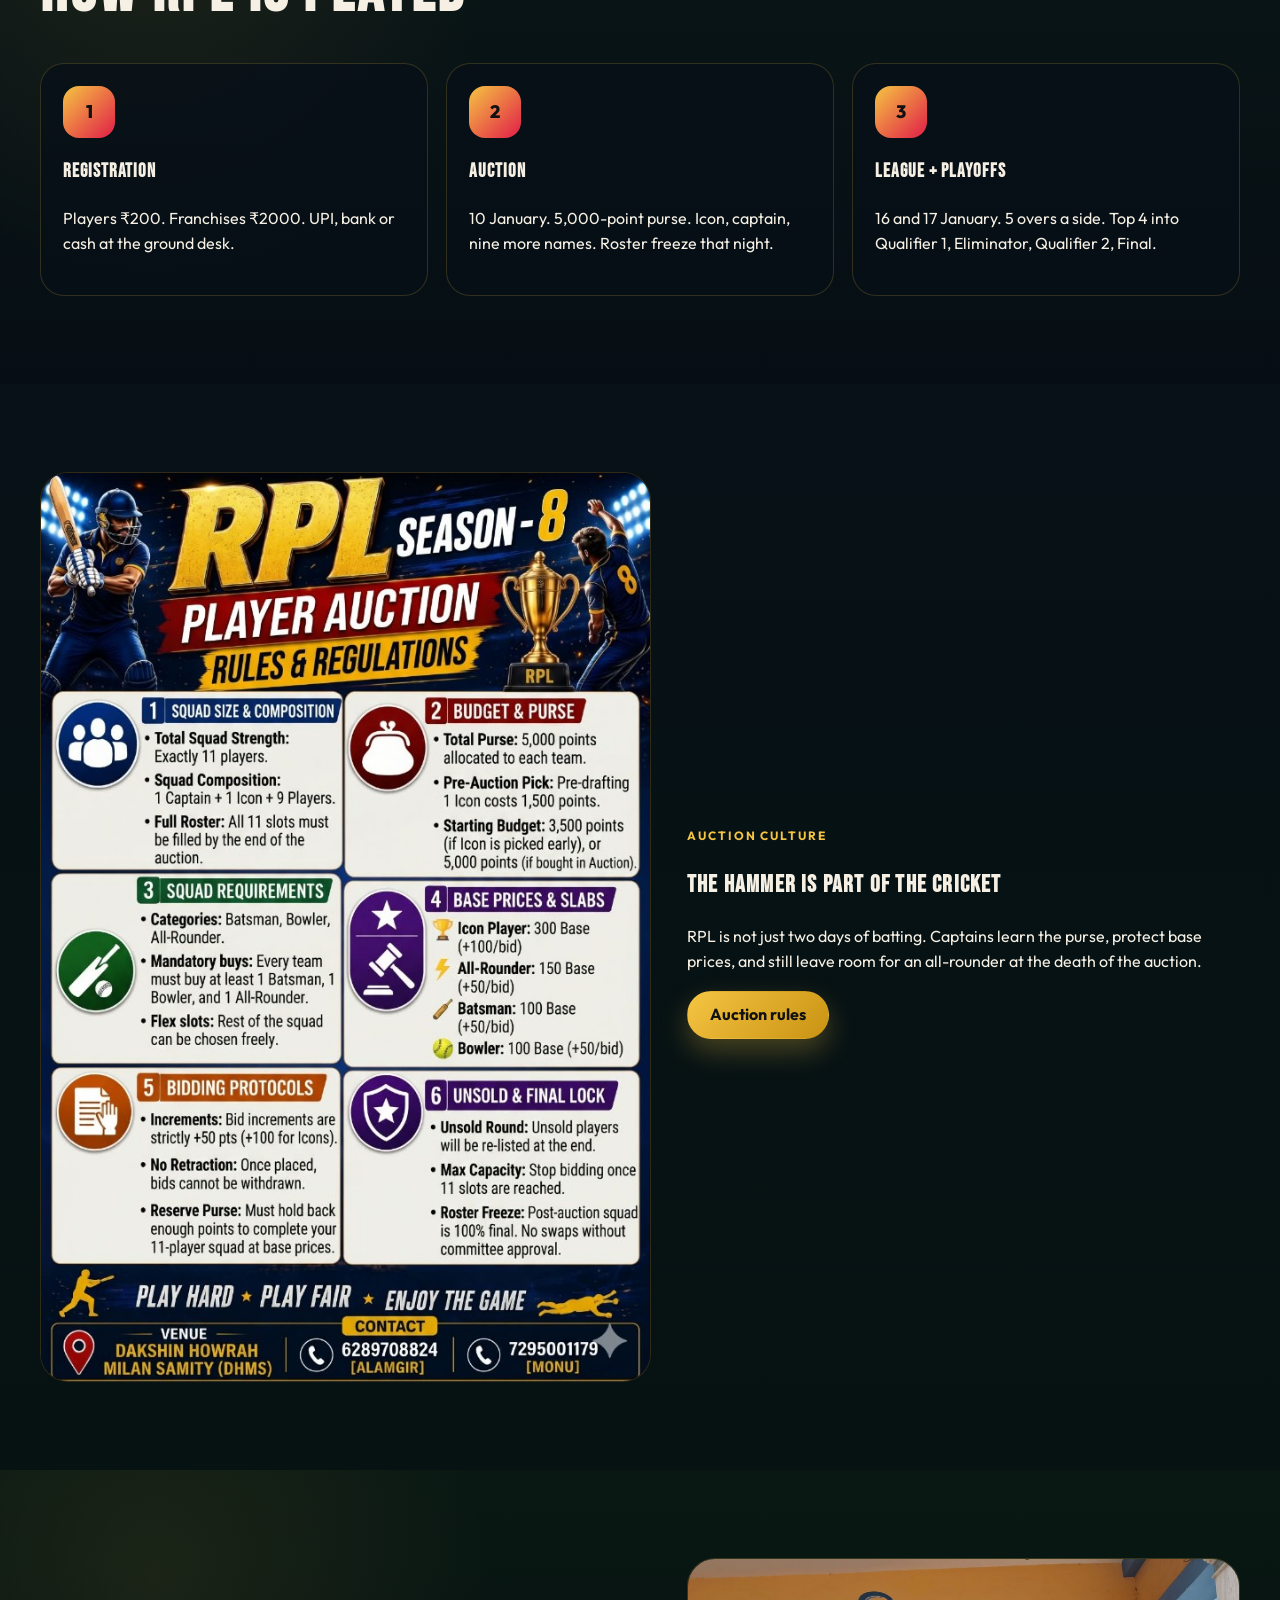
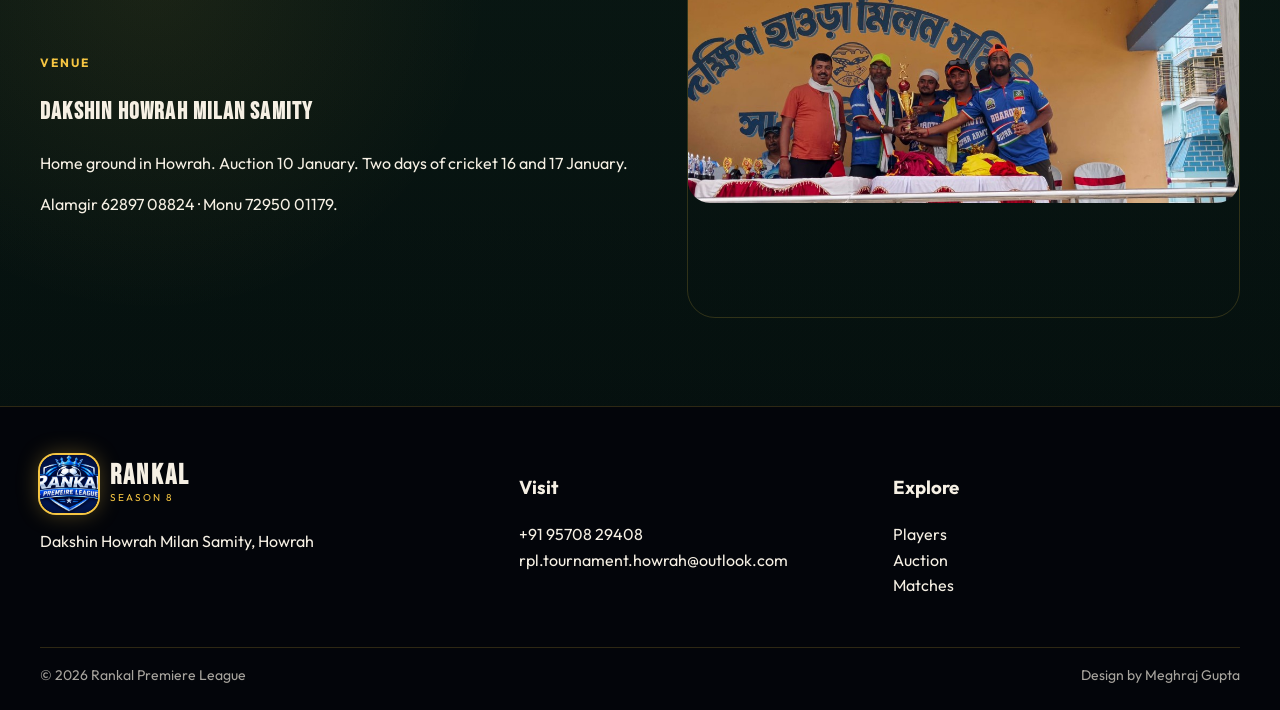
==== commit 00772832: "RPL WEBSITE ADD" ====
--- a/about.html
+++ b/about.html
@@ -1,299 +1,152 @@
 <!DOCTYPE html>
 <html lang="en">
-   <head>
-      <!-- basic -->
-      <meta charset="utf-8">
-      <meta http-equiv="X-UA-Compatible" content="IE=edge">
-      <!-- mobile metas -->
-      <meta name="viewport" content="width=device-width, initial-scale=1">
-      <meta name="viewport" content="initial-scale=1, maximum-scale=1">
-      <!-- site metas -->
-      <title>About Us</title>
-      <meta name="keywords" content="">
-      <meta name="description" content="">
-      <meta name="author" content="">
-      <!-- bootstrap css -->
-      <link rel="stylesheet" href="css/bootstrap.min.css">
-      <!-- style css -->
-      <link rel="stylesheet" href="css/style.css">
-      <!-- icon -->
-      <link href="images/rpl.jpeg" rel="icon">
-      <!-- Responsive-->
-      <link rel="stylesheet" href="css/responsive.css">
-      <!-- fevicon -->
-      <link rel="icon" href="images/fevicon.png" type="image/gif" />
-      <!-- Scrollbar Custom CSS -->
-      <link rel="stylesheet" href="css/jquery.mCustomScrollbar.min.css">
-      <!-- Tweaks for older IEs-->
-      <link rel="stylesheet" href="https://netdna.bootstrapcdn.com/font-awesome/4.0.3/css/font-awesome.css">
-      <!-- owl stylesheets --> 
-      <link rel="stylesheet" href="css/owl.carousel.min.css">
-      <link rel="stylesheet" href="css/owl.theme.default.min.css">
-      <link href="https://cdn.jsdelivr.net/npm/bootstrap@5.3.2/dist/css/bootstrap.min.css" rel="stylesheet" integrity="sha384-T3c6CoIi6uLrA9TneNEoa7RxnatzjcDSCmG1MXxSR1GAsXEV/Dwwykc2MPK8M2HN" crossorigin="anonymous">
-      <link rel="stylesheet" href="https://cdnjs.cloudflare.com/ajax/libs/fancybox/2.1.5/jquery.fancybox.min.css" media="screen">
-      <!--[if lt IE 9]>
-      <script src="https://oss.maxcdn.com/html5shiv/3.7.3/html5shiv.min.js"></script>
-      <script src="https://oss.maxcdn.com/respond/1.4.2/respond.min.js"></script><![endif]-->
-   </head>
-   <!-- body -->
-   <body class="main-layout about_pape">
-      <!-- loader  -->
-      <div class="loader_bg">
-         <div class="loader"><img src="images/loading.gif" alt="#" /></div>
+<head>
+  <meta charset="utf-8">
+  <meta name="viewport" content="width=device-width, initial-scale=1">
+  <title>About | RPL Season 8</title>
+  <meta name="description" content="About Rankal Premiere League Season 8, Howrah's half-hand auction cricket tournament at Dakshin Howrah Milan Samity.">
+  <link rel="icon" href="images/logo.jpg">
+  <link rel="preconnect" href="https://fonts.googleapis.com">
+  <link rel="preconnect" href="https://fonts.gstatic.com" crossorigin>
+  <link href="https://fonts.googleapis.com/css2?family=Bebas+Neue&family=Outfit:wght@400;500;600;700;800&family=Rajdhani:wght@600;700&family=Teko:wght@600;700&display=swap" rel="stylesheet">
+  <link rel="stylesheet" href="css/style.css?v=9">
+</head>
+<body>
+  <a class="skip-link" href="#main">Skip to content</a>
+  <div class="loader" aria-hidden="true">
+    <div class="loader-mark">
+      <img src="images/cricket-ball.svg" alt="">
+      <p>The league</p>
+    </div>
+  </div>
+
+  <header class="site-header" id="header">
+    <div class="container header-inner">
+      <a class="brand" href="index.html">
+        <img src="images/logo.jpg" alt="Rankal Premiere League crest">
+        <span><strong>RANKAL</strong><small>Season 8</small></span>
+      </a>
+      <button class="nav-toggle" type="button" aria-label="Open menu" aria-expanded="false"><span></span></button>
+      <nav class="site-nav">
+        <a href="index.html">Home</a>
+        <a href="about.html" class="is-active">About</a>
+        <a href="players.html">Players</a>
+        <a href="auction.html">Auction</a>
+        <a href="matches.html">Matches</a>
+        <a href="service.html">Services</a>
+        <a href="payment.html">Payment</a>
+        <a href="contact.html" class="btn btn-gold btn-sm">Register</a>
+      </nav>
+    </div>
+  </header>
+
+  <main id="main">
+    <section class="page-hero">
+      <div class="container">
+        <p class="eyebrow"><span class="live-dot"></span> Est. Rankal, Howrah</p>
+        <h1>About the league</h1>
+        <p class="hero-copy">A neighbourhood tournament with IPL theatre: auction drama, tennis-ball cricket, local pride.</p>
       </div>
-      <!-- end loader -->
-      <!-- header -->
-      <header>
-         <div class="px-3 py-2 text-bg-primary border-bottom">
-           <div class="container">
-             <div class="d-flex flex-wrap align-items-center justify-content-center justify-content-lg-start">
-               <a href="/" class="d-flex align-items-center my-2 my-lg-0 me-lg-auto text-white text-decoration-none">
-                 <img src="images/rpl.jpeg" class="bi me-2" width="40" height="32" role="img" aria-label="Bootstrap">
-               </a>
-     
-               <ul class="nav col-12 col-lg-auto my-2 justify-content-center my-md-0 text-small">
-                 <li>
-                   <a href="index.html" class="nav-link text-white">
-                     <svg xmlns="http://www.w3.org/2000/svg" fill="currentColor" class="bi bi-house-door mx-auto mb-1" width="24" height="24" viewBox="0 0 16 16">
-                        <path d="M8.354 1.146a.5.5 0 0 0-.708 0l-6 6A.5.5 0 0 0 1.5 7.5v7a.5.5 0 0 0 .5.5h4.5a.5.5 0 0 0 .5-.5v-4h2v4a.5.5 0 0 0 .5.5H14a.5.5 0 0 0 .5-.5v-7a.5.5 0 0 0-.146-.354L13 5.793V2.5a.5.5 0 0 0-.5-.5h-1a.5.5 0 0 0-.5.5v1.293zM2.5 14V7.707l5.5-5.5 5.5 5.5V14H10v-4a.5.5 0 0 0-.5-.5h-3a.5.5 0 0 0-.5.5v4z"/>
-                     </svg>Home
-                   </a>
-                 </li>
-                 <li>
-                   <a href="about.html" class="nav-link text-white">
-                     <svg xmlns="http://www.w3.org/2000/svg" width="16" height="16" fill="currentColor" class="bi bi-info-circle" viewBox="0 0 16 16">
-                        <path d="M8 15A7 7 0 1 1 8 1a7 7 0 0 1 0 14m0 1A8 8 0 1 0 8 0a8 8 0 0 0 0 16"/>
-                        <path d="m8.93 6.588-2.29.287-.082.38.45.083c.294.07.352.176.288.469l-.738 3.468c-.194.897.105 1.319.808 1.319.545 0 1.178-.252 1.465-.598l.088-.416c-.2.176-.492.246-.686.246-.275 0-.375-.193-.304-.533zM9 4.5a1 1 0 1 1-2 0 1 1 0 0 1 2 0"/>
-                      </svg>
-                     About Us
-                   </a>
-                 </li>
-                 <li>
-                  <a href="payment.html" class="nav-link text-white">
-                     <svg xmlns="http://www.w3.org/2000/svg" width="16" height="16" fill="currentColor" class="bi bi-credit-card" viewBox="0 0 16 16">
-                        <path d="M0 4a2 2 0 0 1 2-2h12a2 2 0 0 1 2 2v8a2 2 0 0 1-2 2H2a2 2 0 0 1-2-2zm2-1a1 1 0 0 0-1 1v1h14V4a1 1 0 0 0-1-1zm13 4H1v5a1 1 0 0 0 1 1h12a1 1 0 0 0 1-1z"/>
-                        <path d="M2 10a1 1 0 0 1 1-1h1a1 1 0 0 1 1 1v1a1 1 0 0 1-1 1H3a1 1 0 0 1-1-1z"/>
-                      </svg> Payment
-                  </a>
-                </li>
-                 <li>
-                   <a href="service.html" class="nav-link text-white">
-                     <svg xmlns="http://www.w3.org/2000/svg" width="16" height="16" fill="currentColor" class="bi bi-gear" viewBox="0 0 16 16">
-                        <path d="M8 4.754a3.246 3.246 0 1 0 0 6.492 3.246 3.246 0 0 0 0-6.492zM5.754 8a2.246 2.246 0 1 1 4.492 0 2.246 2.246 0 0 1-4.492 0z"/>
-                        <path d="M9.796 1.343c-.527-1.79-3.065-1.79-3.592 0l-.094.319a.873.873 0 0 1-1.255.52l-.292-.16c-1.64-.892-3.433.902-2.54 2.541l.159.292a.873.873 0 0 1-.52 1.255l-.319.094c-1.79.527-1.79 3.065 0 3.592l.319.094a.873.873 0 0 1 .52 1.255l-.16.292c-.892 1.64.901 3.434 2.541 2.54l.292-.159a.873.873 0 0 1 1.255.52l.094.319c.527 1.79 3.065 1.79 3.592 0l.094-.319a.873.873 0 0 1 1.255-.52l.292.16c1.64.893 3.434-.902 2.54-2.541l-.159-.292a.873.873 0 0 1 .52-1.255l.319-.094c1.79-.527 1.79-3.065 0-3.592l-.319-.094a.873.873 0 0 1-.52-1.255l.16-.292c.893-1.64-.902-3.433-2.541-2.54l-.292.159a.873.873 0 0 1-1.255-.52l-.094-.319zm-2.633.283c.246-.835 1.428-.835 1.674 0l.094.319a1.873 1.873 0 0 0 2.693 1.115l.291-.16c.764-.415 1.6.42 1.184 1.185l-.159.292a1.873 1.873 0 0 0 1.116 2.692l.318.094c.835.246.835 1.428 0 1.674l-.319.094a1.873 1.873 0 0 0-1.115 2.693l.16.291c.415.764-.42 1.6-1.185 1.184l-.291-.159a1.873 1.873 0 0 0-2.693 1.116l-.094.318c-.246.835-1.428.835-1.674 0l-.094-.319a1.873 1.873 0 0 0-2.692-1.115l-.292.16c-.764.415-1.6-.42-1.184-1.185l.159-.291A1.873 1.873 0 0 0 1.945 8.93l-.319-.094c-.835-.246-.835-1.428 0-1.674l.319-.094A1.873 1.873 0 0 0 3.06 4.377l-.16-.292c-.415-.764.42-1.6 1.185-1.184l.292.159a1.873 1.873 0 0 0 2.692-1.115l.094-.319z"/>
-                      </svg>
-                     Service
-                   </a>
-                 </li>
-                 <li>
-                   <a href="matches.html" class="nav-link text-white">
-                     <svg xmlns="http://www.w3.org/2000/svg" width="16" height="16" fill="currentColor" class="bi bi-controller" viewBox="0 0 16 16">
-                        <path d="M11.5 6.027a.5.5 0 1 1-1 0 .5.5 0 0 1 1 0m-1.5 1.5a.5.5 0 1 0 0-1 .5.5 0 0 0 0 1m2.5-.5a.5.5 0 1 1-1 0 .5.5 0 0 1 1 0m-1.5 1.5a.5.5 0 1 0 0-1 .5.5 0 0 0 0 1m-6.5-3h1v1h1v1h-1v1h-1v-1h-1v-1h1v-1"/>
-                        <path d="M3.051 3.26a.5.5 0 0 1 .354-.613l1.932-.518a.5.5 0 0 1 .62.39c.655-.079 1.35-.117 2.043-.117.72 0 1.443.041 2.12.126a.5.5 0 0 1 .622-.399l1.932.518a.5.5 0 0 1 .306.729c.14.09.266.19.373.297.408.408.78 1.05 1.095 1.772.32.733.599 1.591.805 2.466.206.875.34 1.78.364 2.606.024.816-.059 1.602-.328 2.21a1.42 1.42 0 0 1-1.445.83c-.636-.067-1.115-.394-1.513-.773-.245-.232-.496-.526-.739-.808-.126-.148-.25-.292-.368-.423-.728-.804-1.597-1.527-3.224-1.527-1.627 0-2.496.723-3.224 1.527-.119.131-.242.275-.368.423-.243.282-.494.575-.739.808-.398.38-.877.706-1.513.773a1.42 1.42 0 0 1-1.445-.83c-.27-.608-.352-1.395-.329-2.21.024-.826.16-1.73.365-2.606.206-.875.486-1.733.805-2.466.315-.722.687-1.364 1.094-1.772a2.34 2.34 0 0 1 .433-.335.504.504 0 0 1-.028-.079zm2.036.412c-.877.185-1.469.443-1.733.708-.276.276-.587.783-.885 1.465a13.748 13.748 0 0 0-.748 2.295 12.351 12.351 0 0 0-.339 2.406c-.022.755.062 1.368.243 1.776a.42.42 0 0 0 .426.24c.327-.034.61-.199.929-.502.212-.202.4-.423.615-.674.133-.156.276-.323.44-.504C4.861 9.969 5.978 9.027 8 9.027s3.139.942 3.965 1.855c.164.181.307.348.44.504.214.251.403.472.615.674.318.303.601.468.929.503a.42.42 0 0 0 .426-.241c.18-.408.265-1.02.243-1.776a12.354 12.354 0 0 0-.339-2.406 13.753 13.753 0 0 0-.748-2.295c-.298-.682-.61-1.19-.885-1.465-.264-.265-.856-.523-1.733-.708-.85-.179-1.877-.27-2.913-.27-1.036 0-2.063.091-2.913.27z"/>
-                      </svg>
-                     Matches
-                   </a>
-                 </li>
-                 <li>
-                   <a href="contact.html" class="nav-link text-white">
-                     <svg xmlns="http://www.w3.org/2000/svg" width="16" height="16" fill="currentColor" class="bi bi-file-person" viewBox="0 0 16 16">
-                        <path d="M12 1a1 1 0 0 1 1 1v10.755S12 11 8 11s-5 1.755-5 1.755V2a1 1 0 0 1 1-1zM4 0a2 2 0 0 0-2 2v12a2 2 0 0 0 2 2h8a2 2 0 0 0 2-2V2a2 2 0 0 0-2-2z"/>
-                        <path d="M8 10a3 3 0 1 0 0-6 3 3 0 0 0 0 6"/>
-                      </svg>
-                     Contact Us
-                   </a>
-                 </li>
-               </ul>
-             </div>
-           </div>
-         </div>
-       </header>
-      <!-- end header -->
-            <!--about -->
-       <div class="section about ">
-         <div class="container">
-             <div class="row">
-                <div class="col-12">
-                    <div class="titlepage">
-                     <h2><strong class="black"> About</strong>  Us</h2>
-                     <span>Welcome to RPL, where cricket passion meets competition! Our premier tournament celebrates 
-                        excellence, unity, and sportsmanship. With meticulous planning and cutting-edge tech, RPL offers a 
-                        thrilling cricket experience, promoting emerging talent and fostering a vibrant community.
-                         Join us on this exciting journey welcome to the heart of cricketing excellence!</span>
-                  </div>
-                </div>
-             </div>
-         </div>
+    </section>
+
+    <section class="section">
+      <div class="container split">
+        <div class="reveal">
+          <p class="kicker">Our story</p>
+          <h2>Best cricket mornings in Howrah</h2>
+          <p>Rankal Premiere League is in Season 8. Half-hand auction. Headly ball. Six and four every side. Players walk in as batsmen, bowlers or all-rounders. Franchises buy 11-a-side squads on 10 January.</p>
+          <p>Monu and Alamgir run the desk. Tournament nights are 16 and 17 January at Dakshin Howrah Milan Samity. Top four play IPL-style knockouts for the cup.</p>
+        </div>
+        <div class="frame poster reveal">
+          <img src="images/season8-poster.jpg?v=8" alt="RPL Season 8 official poster" data-lightbox>
+        </div>
       </div>
-      <section >
-         <div id="main_slider" class="section carousel slide banner-main" data-ride="carousel">
-            <ol class="carousel-indicators">
-               <li data-target="#main_slider" data-slide-to="0" class="active"></li>
-               <li data-target="#main_slider" data-slide-to="1"></li>
-               <li data-target="#main_slider" data-slide-to="2"></li>
-            </ol>
-            <div class="carousel-inner">
-               <div class="carousel-item active">
-                  <div class="container">
-                     <div class="row marginii">
-                        <div class="col-xl-6 col-lg-6 col-md-6 col-sm-12">
-                           <div class="carousel-sporrt_text ">
-                              <h1 class="sporrt_text">Best Tournament in Howrah</h1>
-                              <p  class="lorem_text">RPL (Rankal Premier League) is celebrated as one of the best cricket tournaments, renowned  
-                                 for its competitive spirit, visionary organizers, and commitment to promoting emerging talent.
-                                  With cutting-edge technology and vibrant community engagement, RPL stands out as a thrilling and 
-                                  unforgettable cricketing experience, epitomizing excellence in the world of cricket.</p>
-                              <div class="btn_main">
-                                 <details>
-                                    <summary class="btn btn-lg btn-primary">Read More</summary>
-                                    <p class="text-white">Monu and Alamgir, the dynamic duo behind the Rankal Premier League (RPL) management, exemplify 
-                                       visionary leadership in cricketing circles. Their strategic planning, organizational finesse, and 
-                                       commitment to excellence have elevated RPL into a premier cricketing spectacle. With a keen eye for 
-                                       talent, digital innovation, and community engagement, Monu and Alamgir steer RPL towards success, 
-                                       embodying the essence of effective sports management. Their leadership ensures a
-                                        seamless blend of thrilling competition and a vibrant cricketing culture in the RPL landscape.</p>
-                                  </details>
-                              </div>
-                           </div>
-                        </div>
-                        <div class="col-xl-6 col-lg-6 col-md-6 col-sm-12">
-                           <div class="img-box">
-                              <figure><img src="images/Tournament.jpg" style="max-width: 100%; border: 15px solid #fff;"/></figure>
-                           </div>
-                        </div>
-                     </div>
-                  </div>
-               </div>
-               <!-- <div class="carousel-item">
-                  <div class="container">
-                     <div class="row marginii">
-                        <div class="col-xl-6 col-lg-6 col-md-6 col-sm-12">
-                           <div class="carousel-sporrt_text ">
-                              <h1 class="sporrt_text">Best sports item shop our</h1>
-                              <p  class="lorem_text">There are many variations of passages of Lorem Ipsum available, but the majority have suffered alteration in some form, by injected randomised words which don't look even slightly believableThere are many variations of passages of Lorem Ipsum available, but the majority have suffered alteration in some form, by injected randomised words which don't look even slightly believable</p>
-                              <div class="btn_main">
-                                 <a class="btn btn-lg btn-primary" href="#" role="button">Read More</a>
-                              </div>
-                           </div>
-                        </div>
-                        <div class="col-xl-6 col-lg-6 col-md-6 col-sm-12">
-                           <div class="img-box ">
-                              <figure><img src="images/Tournament.jpg" style="max-width: 100%; border: 15px solid #fff;"/></figure>
-                           </div>
-                        </div>
-                     </div>
-                  </div>
-               </div>
-               <div class="carousel-item">
-                  <div class="container">
-                     <div class="row marginii">
-                        <div class="col-xl-6 col-lg-6 col-md-6 col-sm-12">
-                           <div class="carousel-sporrt_text ">
-                              <h1 class="sporrt_text">Best sports item shop our</h1>
-                              <p  class="lorem_text">There are many variations of passages of Lorem Ipsum available, but the majority have suffered alteration in some form, by injected randomised words which don't look even slightly believableThere are many variations of passages of Lorem Ipsum available, but the majority have suffered alteration in some form, by injected randomised words which don't look even slightly believable</p>
-                              <div class="btn_main">
-                                 <a class="btn btn-lg btn-primary" href="#" role="button">Read More</a>
-                              </div>
-                           </div>
-                        </div>
-                        <div class="col-xl-6 col-lg-6 col-md-6 col-sm-12">
-                           <div class="img-box">
-                              <figure><img src="images/Tournament.jpg" style="max-width: 100%; border: 15px solid #fff;"/></figure>
-                           </div>
-                        </div>
-                     </div>
-                  </div>
-               </div> -->
-            </div>
-         </div>
-      </section>
+    </section>
 
+    <section class="section alt">
+      <div class="container">
+        <div class="section-head reveal">
+          <p class="kicker">Format</p>
+          <h2>How RPL is played</h2>
+        </div>
+        <div class="feature-grid">
+          <article class="card reveal">
+            <div class="icon-pill">1</div>
+            <h3>Registration</h3>
+            <p>Players ₹200. Franchises ₹2000. UPI, bank or cash at the ground desk.</p>
+          </article>
+          <article class="card reveal">
+            <div class="icon-pill">2</div>
+            <h3>Auction</h3>
+            <p>10 January. 5,000-point purse. Icon, captain, nine more names. Roster freeze that night.</p>
+          </article>
+          <article class="card reveal">
+            <div class="icon-pill">3</div>
+            <h3>League + playoffs</h3>
+            <p>16 and 17 January. 5 overs a side. Top 4 into Qualifier 1, Eliminator, Qualifier 2, Final.</p>
+          </article>
+        </div>
       </div>
-      <!--end about -->
-      <div id="footer" class="Address layout_padding">
-         <div class="container">
-            <div class="row">
-               <div class="col-sm-12">
-                 <div class="titlepage">
-                    <div class="main">
-                       <h1 class="address_text">Address</h1>
-                    </div>
-                 </div>
-               </div>
-            </div>
-                 <div class="address_2">
-                    <div class="row">
-                       <div class="col-sm-12 col-md-12 col-lg-4">
-                         <div class="site_info">
-                            <span class="info_icon"><img src="images/map-icon.png" /></span>
-                            <span style="margin-top: 10px;">Shalimar Paints Ground BakulTala(Mourigram) Howrah 711109</span></div>
-                       </div>
-                       <div class="col-sm-12 col-md-12 col-lg-4">
-                         <div class="site_info">
-                            <span class="info_icon"><img src="images/phone-icon.png" /></span>
-                            <span style="margin-top: 21px;">( +91 9570829408 )</span></div>
-                       </div>
-                       <div class="col-sm-12 col-md-12 col-lg-4">
-                         <div class="site_info">
-                            <span class="info_icon"><img src="images/email-icon.png" /></span>
-                            <span style="margin-top: 21px;">rpl.tournament.howrah@outlook.com</span></div>
-                       </div>
-                       </div> 
-                    </div>
-                 </div>
-                    <div class="menu_main">
-                       <div class="menu_text">
-                          <ul>
-                             <li class="active"><a href="#">Home</a></li>                         
-                             <li><a href="about.html">About</a></li>
-                             <li><a href="service.html">Services</a></li>
-                             <li><a href="matches.html">Matches</a></li>
-                             <li><a href="contact.html">Contact Us</a></li>
-                          </ul>
-                       </div>
-                    </div>
-         </div>
+    </section>
+
+    <section class="section">
+      <div class="container split">
+        <div class="frame poster reveal">
+          <img src="images/auction-rules.jpg?v=1" alt="Player auction rules poster" data-lightbox>
+        </div>
+        <div class="reveal">
+          <p class="kicker">Auction culture</p>
+          <h2>The hammer is part of the cricket</h2>
+          <p>RPL is not just two days of batting. Captains learn the purse, protect base prices, and still leave room for an all-rounder at the death of the auction.</p>
+          <a class="btn btn-gold" href="auction.html">Auction rules</a>
+        </div>
       </div>
-      <!-- footer start-->
-      <div class="copyright_text">
-      <div id="plant" class="footer layout_padding">
-         <div class="container">
-            <p>© 2024 All Rights Reserved. Design by<a href="https://meghraj58.github.io/wizardmeghraj.github.io/"> Meghraj Gupta</a></p>
-         </div>
+    </section>
+
+    <section class="section alt">
+      <div class="container split">
+        <div class="reveal">
+          <p class="kicker">Venue</p>
+          <h2>Dakshin Howrah Milan Samity</h2>
+          <p>Home ground in Howrah. Auction 10 January. Two days of cricket 16 and 17 January.</p>
+          <p>Alamgir 62897 08824 · Monu 72950 01179.</p>
+        </div>
+        <div class="frame reveal">
+          <img src="images/win-stage.jpg?v=8" alt="Winners on the Dakshin Howrah Milan Samity stage" data-lightbox>
+        </div>
       </div>
+    </section>
+  </main>
+
+  <footer class="site-footer">
+    <div class="container footer-grid">
+      <div>
+        <a class="brand" href="index.html">
+          <img src="images/logo.jpg" alt="RPL logo">
+          <span><strong>RANKAL</strong><small>Season 8</small></span>
+        </a>
+        <p>Dakshin Howrah Milan Samity, Howrah</p>
       </div>
-
-      <!-- Javascript files-->
-      <script src="js/jquery.min.js"></script>
-      <script src="js/popper.min.js"></script>
-      <script src="js/bootstrap.bundle.min.js"></script>
-      <script src="js/jquery-3.0.0.min.js"></script>
-      <script src="js/plugin.js"></script>
-      <!-- sidebar -->
-      <script src="js/jquery.mCustomScrollbar.concat.min.js"></script>
-      <script src="js/custom.js"></script>
-      <!-- javascript --> 
-      <script src="js/owl.carousel.js"></script>
-      <script src="https://cdn.jsdelivr.net/npm/bootstrap@5.3.2/dist/js/bootstrap.bundle.min.js" integrity="sha384-C6RzsynM9kWDrMNeT87bh95OGNyZPhcTNXj1NW7RuBCsyN/o0jlpcV8Qyq46cDfL" crossorigin="anonymous"></script>
-      <script src="https:cdnjs.cloudflare.com/ajax/libs/fancybox/2.1.5/jquery.fancybox.min.js"></script>
-      <script>
-         $(document).ready(function(){
-         $(".fancybox").fancybox({
-         openEffect: "none",
-         closeEffect: "none"
-         });
-         
-         $(".zoom").hover(function(){
-         
-         $(this).addClass('transition');
-         }, function(){
-         
-         $(this).removeClass('transition');
-         });
-         });
-         
-      </script> 
-
-
+      <div>
+        <h3>Visit</h3>
+        <p><a href="tel:+919570829408">+91 95708 29408</a><br>
+        <a href="mailto:rpl.tournament.howrah@outlook.com">rpl.tournament.howrah@outlook.com</a></p>
+      </div>
+      <div>
+        <h3>Explore</h3>
+        <p>
+          <a href="players.html">Players</a><br>
+          <a href="auction.html">Auction</a><br>
+          <a href="matches.html">Matches</a>
+        </p>
+      </div>
+    </div>
+    <div class="container legal">
+      <span>© <span data-year></span> Rankal Premiere League</span>
+      <span>Design by <a href="https://meghraj58.github.io/wizardmeghraj.github.io/">Meghraj Gupta</a></span>
+    </div>
+  </footer>
+  <div class="lightbox" id="lightbox"><img alt=""></div>
+  <script src="js/main.js?v=9"></script>
 </body>
-</html>+</html>
--- a/css/style.css
+++ b/css/style.css
@@ -1,2646 +1,1301 @@
-/*--------------------------------------------------------------------- File Name: style.css ---------------------------------------------------------------------*/
-
-
-/*--------------------------------------------------------------------- import Fonts ---------------------------------------------------------------------*/
-
-@import url('https://fonts.googleapis.com/css?family=Rajdhani:300,400,500,600,700');
-@import url('https://fonts.googleapis.com/css?family=Poppins:100,100i,200,200i,300,300i,400,400i,500,500i,600,600i,700,700i,800,800i,900,900i');
-
-/*****---------------------------------------- 1) font-family: 'Rajdhani', sans-serif;
- 2) font-family: 'Poppins', sans-serif;
- ----------------------------------------*****/
-
-
-/*--------------------------------------------------------------------- import Files ---------------------------------------------------------------------*/
-
-@import url(animate.min.css);
-@import url(normalize.css);
-@import url(meanmenu.css);
-@import url(owl.carousel.min.css);
-@import url(slick.css);
-@import url(jquery-ui.css);
-@import url(nice-select.css);
-
-/*--------------------------------------------------------------------- skeleton ---------------------------------------------------------------------*/
-
-* {
-     box-sizing: border-box !important;
-     transition: ease all 0.5s;
+:root {
+  --void: #03050a;
+  --navy: #071018;
+  --deep: #0c1c14;
+  --gold: #f5c542;
+  --gold-soft: #ffe08a;
+  --crimson: #e11d48;
+  --cyan: #2ee6a6;
+  --cream: #f6f0e4;
+  --muted: rgba(246, 240, 228, 0.68);
+  --line: rgba(245, 197, 66, 0.18);
+  --header: 84px;
+  --radius: 22px;
+  --shadow: 0 28px 70px rgba(0, 0, 0, 0.45);
+  --font: "Outfit", sans-serif;
+  --display: "Bebas Neue", sans-serif;
+  --stats: "Teko", "Rajdhani", sans-serif;
+}
+
+*,
+*::before,
+*::after {
+  box-sizing: border-box;
 }
 
 html {
-     scroll-behavior: smooth;
+  scroll-behavior: smooth;
 }
 
 body {
-     color: #666666;
-     font-size: 14px;
-     font-family: poppins;
-     line-height: 1.80857;
-     font-weight: normal;
-     overflow-x: hidden;
+  margin: 0;
+  font-family: var(--font);
+  background:
+    radial-gradient(1200px 600px at 80% -10%, rgba(245, 197, 66, 0.12), transparent 50%),
+    radial-gradient(900px 500px at -10% 20%, rgba(225, 29, 72, 0.12), transparent 46%),
+    linear-gradient(180deg, var(--void), var(--navy) 40%, #06140f 100%);
+  color: var(--cream);
+  line-height: 1.6;
+  overflow-x: hidden;
+}
+
+body::before {
+  content: "";
+  pointer-events: none;
+  position: fixed;
+  inset: 0;
+  z-index: 1;
+  opacity: 0.045;
+  background-image: url("data:image/svg+xml,%3Csvg xmlns='http://www.w3.org/2000/svg' width='140' height='140'%3E%3Cfilter id='n'%3E%3CfeTurbulence type='fractalNoise' baseFrequency='.8' numOctaves='4' stitchTiles='stitch'/%3E%3C/filter%3E%3Crect width='140' height='140' filter='url(%23n)' opacity='.9'/%3E%3C/svg%3E");
+}
+
+body.nav-open {
+  overflow: hidden;
+}
+
+img,
+video {
+  max-width: 100%;
+  display: block;
 }
 
 a {
-     color: #1f1f1f;
-     text-decoration: none !important;
-     outline: none !important;
-     -webkit-transition: all .3s ease-in-out;
-     -moz-transition: all .3s ease-in-out;
-     -ms-transition: all .3s ease-in-out;
-     -o-transition: all .3s ease-in-out;
-     transition: all .3s ease-in-out;
-}
-
-h1,
-h2,
-h3,
-h4,
-h5,
-h6 {
-     letter-spacing: 0;
-     font-weight: normal;
-     position: relative;
-     padding: 0 0 10px 0;
-     font-weight: normal;
-     line-height: normal;
-     color: #111111;
-     margin: 0
-}
-
-h1 {
-     font-size: 24px
-}
-
-h2 {
-     font-size: 22px
-}
-
-h3 {
-     font-size: 18px
-}
-
-h4 {
-     font-size: 16px
-}
-
-h5 {
-     font-size: 14px
-}
-
-h6 {
-     font-size: 13px
-}
-
-*,
-*::after,
-*::before {
-     -webkit-box-sizing: border-box;
-     -moz-box-sizing: border-box;
-     box-sizing: border-box;
-}
-
-h1 a,
-h2 a,
-h3 a,
-h4 a,
-h5 a,
-h6 a {
-     color: #212121;
-     text-decoration: none!important;
-     opacity: 1
-}
-
-button:focus {
-     outline: none;
-}
-
-ul,
-li,
-ol {
-     margin: 0px;
-     padding: 0px;
-     list-style: none;
-}
-
-p {
-     margin: 20px;
-     font-weight: 300;
-     font-size: 15px;
-     line-height: 24px;
-}
-
-a {
-     color: #222222;
-     text-decoration: none;
-     outline: none !important;
-}
-
-a,
+  color: inherit;
+  text-decoration: none;
+}
+
+button,
+input,
+select,
+textarea {
+  font: inherit;
+}
+
+.container {
+  width: min(1200px, calc(100% - 28px));
+  margin: 0 auto;
+}
+
+.skip-link {
+  position: absolute;
+  left: -999px;
+  top: 8px;
+  background: var(--gold);
+  color: #111;
+  padding: 8px 12px;
+  z-index: 120;
+}
+
+.skip-link:focus {
+  left: 8px;
+}
+
+.loader {
+  position: fixed;
+  inset: 0;
+  z-index: 90;
+  display: grid;
+  place-items: center;
+  background:
+    radial-gradient(circle at 50% 40%, rgba(245, 197, 66, 0.16), transparent 34%),
+    #03050a;
+  transition: opacity 0.55s ease, visibility 0.55s ease;
+}
+
+.loader.is-done {
+  opacity: 0;
+  visibility: hidden;
+  pointer-events: none;
+}
+
+.loader-mark {
+  text-align: center;
+}
+
+.loader-mark img {
+  width: 96px;
+  height: 96px;
+  margin: 0 auto 14px;
+  animation: spinBall 1s linear infinite, bounceBall 0.7s ease-in-out infinite;
+  filter: drop-shadow(0 16px 24px rgba(245, 197, 66, 0.4));
+}
+
+.loader-mark p {
+  margin: 0;
+  letter-spacing: 0.32em;
+  font-size: 12px;
+  text-transform: uppercase;
+  color: var(--gold);
+}
+
+.site-header {
+  position: sticky;
+  top: 0;
+  z-index: 50;
+  height: var(--header);
+  display: flex;
+  align-items: center;
+  background: rgba(3, 5, 10, 0.72);
+  backdrop-filter: blur(18px);
+  border-bottom: 1px solid transparent;
+}
+
+.site-header.is-scrolled {
+  border-bottom-color: var(--line);
+  box-shadow: 0 10px 40px rgba(0, 0, 0, 0.35);
+}
+
+.header-inner {
+  display: flex;
+  align-items: center;
+  justify-content: space-between;
+  gap: 16px;
+}
+
+.brand {
+  display: flex;
+  align-items: center;
+  gap: 12px;
+}
+
+.brand img {
+  width: 58px;
+  height: 58px;
+  object-fit: cover;
+  border-radius: 16px;
+  box-shadow: 0 0 0 2px var(--gold), 0 0 22px rgba(245, 197, 66, 0.35);
+  animation: logoGlow 3s ease-in-out infinite;
+}
+
+.brand strong {
+  display: block;
+  font-family: var(--display);
+  font-size: 28px;
+  letter-spacing: 0.08em;
+  line-height: 1;
+}
+
+.brand small {
+  display: block;
+  color: var(--gold);
+  letter-spacing: 0.2em;
+  font-size: 10px;
+  text-transform: uppercase;
+}
+
+.site-nav {
+  display: flex;
+  align-items: center;
+  flex-wrap: wrap;
+  justify-content: flex-end;
+  gap: 2px;
+}
+
+.site-nav a {
+  padding: 8px 11px;
+  border-radius: 999px;
+  font-size: 13px;
+  font-weight: 600;
+  color: var(--muted);
+}
+
+.site-nav a:hover,
+.site-nav a.is-active {
+  color: #111;
+  background: linear-gradient(135deg, var(--gold), var(--gold-soft));
+}
+
+.nav-toggle {
+  display: none;
+  width: 44px;
+  height: 44px;
+  border: 1px solid var(--line);
+  background: transparent;
+  border-radius: 12px;
+  position: relative;
+  margin-left: auto;
+  z-index: 61;
+}
+
+.nav-toggle span,
+.nav-toggle span::before,
+.nav-toggle span::after {
+  content: "";
+  position: absolute;
+  left: 12px;
+  right: 12px;
+  height: 2px;
+  background: var(--cream);
+}
+
+.nav-toggle span {
+  top: 21px;
+}
+
+.nav-toggle span::before {
+  top: -7px;
+}
+
+.nav-toggle span::after {
+  top: 7px;
+}
+
+.nav-toggle.is-open span {
+  background: transparent;
+}
+
+.nav-toggle.is-open span::before {
+  top: 0;
+  transform: rotate(45deg);
+}
+
+.nav-toggle.is-open span::after {
+  top: 0;
+  transform: rotate(-45deg);
+}
+
 .btn {
-     text-decoration: none !important;
-     outline: none !important;
-     -webkit-transition: all .3s ease-in-out;
-     -moz-transition: all .3s ease-in-out;
-     -ms-transition: all .3s ease-in-out;
-     -o-transition: all .3s ease-in-out;
-     transition: all .3s ease-in-out;
-}
-
-img {
-     max-width: 100%;
-     height: auto;
-}
-
- :focus {
-     outline: 0;
-}
-
-.paddind_bottom_0 {
-     padding-bottom: 0 !important;
-}
-
-.btn-custom {
-     margin-top: 20px;
-     background-color: transparent !important;
-     border: 2px solid #ddd;
-     padding: 12px 40px;
-     font-size: 16px;
-}
-
-.lead {
-     font-size: 18px;
-     line-height: 30px;
-     color: #767676;
-     margin: 0;
-     padding: 0;
-}
-
-.form-control:focus {
-     border-color: #ffffff !important;
-     box-shadow: 0 0 0 .2rem rgba(255, 255, 255, .25);
-}
-
-.navbar-form input {
-     border: none !important;
+  display: inline-flex;
+  align-items: center;
+  justify-content: center;
+  gap: 8px;
+  min-height: 48px;
+  padding: 0 22px;
+  border-radius: 999px;
+  border: 1px solid transparent;
+  font-weight: 700;
+  cursor: pointer;
+  transition: transform 0.22s ease, box-shadow 0.22s ease, background 0.22s ease;
+}
+
+.btn:hover {
+  transform: translateY(-3px);
+}
+
+.btn-coral,
+.btn-gold {
+  background: linear-gradient(135deg, var(--gold), #c99212);
+  color: #111;
+  box-shadow: 0 12px 28px rgba(245, 197, 66, 0.28);
+}
+
+.btn-ghost {
+  border-color: rgba(245, 197, 66, 0.45);
+  color: var(--cream);
+  background: rgba(245, 197, 66, 0.06);
+}
+
+.btn-sm {
+  min-height: 36px;
+  padding: 0 14px;
+  font-size: 13px;
+}
+
+.hero {
+  position: relative;
+  min-height: min(860px, calc(100vh - var(--header)));
+  display: grid;
+  place-items: center;
+  overflow: hidden;
+  background:
+    linear-gradient(180deg, rgba(3, 5, 10, 0.35), rgba(3, 5, 10, 0.86)),
+    url("../images/hero-stadium.jpg") center/cover no-repeat;
+}
+
+.hero::before,
+.hero::after {
+  content: "";
+  position: absolute;
+  inset: auto;
+  pointer-events: none;
+}
+
+.hero::before {
+  width: 420px;
+  height: 420px;
+  right: -80px;
+  top: -80px;
+  background: radial-gradient(circle, rgba(245, 197, 66, 0.28), transparent 62%);
+  animation: flood 6s ease-in-out infinite alternate;
+}
+
+.hero::after {
+  width: 360px;
+  height: 360px;
+  left: -70px;
+  bottom: 10%;
+  background: radial-gradient(circle, rgba(225, 29, 72, 0.22), transparent 64%);
+  animation: flood 7s ease-in-out infinite alternate-reverse;
+}
+
+.hero-grid {
+  position: relative;
+  z-index: 1;
+  display: grid;
+  grid-template-columns: 1.08fr 0.92fr;
+  gap: 42px;
+  align-items: center;
+  padding: 54px 0 72px;
+}
+
+.eyebrow {
+  display: inline-flex;
+  align-items: center;
+  gap: 8px;
+  margin: 0 0 14px;
+  color: var(--gold);
+  letter-spacing: 0.22em;
+  text-transform: uppercase;
+  font-size: 12px;
+  font-weight: 700;
+}
+
+.live-dot {
+  width: 8px;
+  height: 8px;
+  border-radius: 50%;
+  background: var(--crimson);
+  box-shadow: 0 0 0 0 rgba(225, 29, 72, 0.7);
+  animation: pulse 1.5s infinite;
+}
+
+.hero h1,
+.page-hero h1 {
+  margin: 0;
+  font-family: var(--display);
+  line-height: 0.86;
+  letter-spacing: 0.04em;
+}
+
+.hero h1 {
+  font-size: clamp(52px, 8vw, 108px);
+}
+
+.hero h1 span {
+  display: block;
+  background: linear-gradient(90deg, var(--gold), var(--gold-soft), var(--crimson));
+  -webkit-background-clip: text;
+  background-clip: text;
+  color: transparent;
+}
+
+.hero-copy {
+  max-width: 560px;
+  color: var(--muted);
+  font-size: 17px;
+}
+
+.hero-actions {
+  display: flex;
+  flex-wrap: wrap;
+  gap: 12px;
+  margin-top: 28px;
+}
+
+.hero-visual {
+  position: relative;
+  display: grid;
+  place-items: center;
+}
+
+.hero-frame {
+  width: min(430px, 100%);
+  border-radius: 28px;
+  overflow: hidden;
+  border: 1px solid rgba(245, 197, 66, 0.35);
+  box-shadow: 0 30px 80px rgba(0, 0, 0, 0.5), 0 0 40px rgba(245, 197, 66, 0.12);
+  transform: rotate(2deg);
+  animation: floatCard 5s ease-in-out infinite;
+}
+
+.hero-frame img {
+  width: 100%;
+  cursor: zoom-in;
+}
+
+.gif-ball {
+  position: absolute;
+  width: 68px;
+  height: 68px;
+  animation: gifFlight 3.4s linear infinite;
+  filter: drop-shadow(0 10px 8px rgba(0, 0, 0, 0.55));
+}
+
+.gif-shadow {
+  position: absolute;
+  bottom: 10%;
+  width: 90px;
+  height: 14px;
+  border-radius: 50%;
+  background: rgba(0, 0, 0, 0.45);
+  animation: gifShadow 3.4s linear infinite;
+}
+
+.info-pills {
+  display: flex;
+  flex-wrap: wrap;
+  gap: 10px;
+  margin: 18px 0 0;
+}
+
+.info-pills span,
+.date-chip {
+  border: 1px solid var(--line);
+  border-radius: 999px;
+  padding: 8px 14px;
+  font-size: 14px;
+  background: rgba(3, 5, 10, 0.35);
+}
+
+.date-strip {
+  display: grid;
+  grid-template-columns: repeat(3, 1fr);
+  gap: 12px;
+  margin-top: 28px;
+}
+
+.date-chip strong {
+  display: block;
+  font-family: var(--stats);
+  font-size: 28px;
+  color: var(--gold);
+  line-height: 1;
+}
+
+.date-chip span {
+  display: block;
+  font-size: 12px;
+  color: var(--muted);
+}
+
+.ticker {
+  overflow: hidden;
+  border-block: 1px solid var(--line);
+  background: linear-gradient(90deg, #3a0d16, #1a1406 40%, #0c2418);
+  padding: 13px 0;
+}
+
+.ticker-track {
+  display: flex;
+  gap: 42px;
+  width: max-content;
+  animation: marquee 22s linear infinite;
+  font-family: var(--stats);
+  letter-spacing: 0.16em;
+  text-transform: uppercase;
+  color: var(--gold-soft);
+  font-size: 22px;
+}
+
+.ticker:hover .ticker-track {
+  animation-play-state: paused;
+}
+
+.section {
+  padding: 88px 0;
+  position: relative;
+}
+
+.section.alt {
+  background:
+    radial-gradient(circle at 12% 20%, rgba(245, 197, 66, 0.08), transparent 28%),
+    linear-gradient(180deg, rgba(12, 28, 20, 0.55), rgba(3, 5, 10, 0.2));
+}
+
+.section-head {
+  max-width: 720px;
+  margin-bottom: 40px;
+}
+
+.section-head h2,
+.reveal h2,
+.panel h2,
+.card h2,
+.card h3 {
+  font-family: var(--display);
+  letter-spacing: 0.05em;
+}
+
+.section-head h2 {
+  margin: 8px 0 12px;
+  font-size: clamp(38px, 5vw, 64px);
+  line-height: 0.95;
+}
+
+.kicker {
+  color: var(--gold);
+  font-weight: 700;
+  letter-spacing: 0.16em;
+  text-transform: uppercase;
+  font-size: 12px;
+}
+
+.banner-gif {
+  width: min(720px, 100%);
+  margin: 0 auto;
+  border-radius: 24px;
+  border: 1px solid var(--line);
+  animation: logoGlow 3.4s ease-in-out infinite;
+}
+
+.stats {
+  display: grid;
+  grid-template-columns: repeat(4, 1fr);
+  gap: 16px;
+  perspective: 980px;
+}
+
+.stat {
+  padding: 24px;
+  border: 1px solid var(--line);
+  border-radius: var(--radius);
+  background: rgba(7, 16, 24, 0.7);
+  position: relative;
+  overflow: hidden;
+}
+
+.stat::after {
+  content: "";
+  position: absolute;
+  inset: auto 0 0;
+  height: 3px;
+  background: linear-gradient(90deg, var(--crimson), var(--gold), var(--cyan));
+}
+
+.stat b {
+  display: block;
+  font-family: var(--stats);
+  font-size: 46px;
+  line-height: 1;
+  color: var(--gold);
+}
+
+.split {
+  display: grid;
+  grid-template-columns: 1.05fr 0.95fr;
+  gap: 36px;
+  align-items: center;
+}
+
+.panel {
+  background: rgba(7, 16, 24, 0.72);
+  border: 1px solid var(--line);
+  border-radius: 28px;
+  padding: 28px;
+  box-shadow: var(--shadow);
+}
+
+.feature-grid,
+.pay-grid,
+.contact-grid,
+.auction-grid {
+  display: grid;
+  gap: 18px;
+  perspective: 980px;
+}
+
+.feature-grid {
+  grid-template-columns: repeat(3, 1fr);
+}
+
+.auction-grid {
+  grid-template-columns: repeat(3, 1fr);
+}
+
+.card,
+.auction-card {
+  background: rgba(7, 16, 24, 0.78);
+  border: 1px solid var(--line);
+  border-radius: 24px;
+  padding: 22px;
+  transform-style: preserve-3d;
+  transition: transform 0.28s ease, border-color 0.28s ease, box-shadow 0.28s ease;
+}
+
+.card:hover,
+.auction-card:hover {
+  transform: translateY(-8px);
+  border-color: rgba(245, 197, 66, 0.55);
+  box-shadow: 0 18px 40px rgba(0, 0, 0, 0.35), 0 0 24px rgba(245, 197, 66, 0.08);
+}
+
+.icon-pill {
+  width: 52px;
+  height: 52px;
+  display: grid;
+  place-items: center;
+  border-radius: 16px;
+  background: linear-gradient(135deg, var(--gold), var(--crimson));
+  margin-bottom: 14px;
+  font-size: 18px;
+  font-weight: 800;
+  color: #111;
+}
+
+.auction-card .icon-pill {
+  font-family: var(--stats);
+  font-size: 26px;
+}
+
+.auction-card h3 {
+  margin: 0 0 10px;
+  font-size: 28px;
+}
+
+.auction-card ul {
+  margin: 0;
+  padding-left: 18px;
+  color: var(--muted);
+}
+
+.auction-card li + li {
+  margin-top: 6px;
+}
+
+.auction-grid .auction-card:nth-child(1) { transition-delay: 0.04s; }
+.auction-grid .auction-card:nth-child(2) { transition-delay: 0.08s; }
+.auction-grid .auction-card:nth-child(3) { transition-delay: 0.12s; }
+.auction-grid .auction-card:nth-child(4) { transition-delay: 0.16s; }
+.auction-grid .auction-card:nth-child(5) { transition-delay: 0.2s; }
+.auction-grid .auction-card:nth-child(6) { transition-delay: 0.24s; }
+
+.frame img,
+.wins-grid img {
+  width: 100%;
+  height: 100%;
+  object-fit: cover;
+  border-radius: 22px;
+  cursor: zoom-in;
+}
+
+.frame {
+  border-radius: 28px;
+  overflow: hidden;
+  min-height: 360px;
+  border: 1px solid var(--line);
+}
+
+.frame.poster {
+  min-height: 0;
+  background: #05070c;
+}
+
+.frame.poster img,
+.poster-pair img,
+.poster-trio img {
+  height: auto;
+  object-fit: contain;
+  cursor: zoom-in;
+  border-radius: 22px;
+}
+
+.poster-pair,
+.poster-trio {
+  display: grid;
+  gap: 18px;
+}
+
+.poster-pair {
+  grid-template-columns: 1fr 1fr;
+}
+
+.poster-trio {
+  grid-template-columns: 1.1fr 0.9fr;
+}
+
+.wins-grid {
+  display: grid;
+  grid-template-columns: 0.8fr 1.4fr;
+  grid-auto-rows: minmax(280px, 32vw);
+  gap: 18px;
+}
+
+.contact-grid {
+  grid-template-columns: 1fr 1fr 1.15fr;
+}
+
+.meta {
+  color: var(--gold);
+  font-size: 13px;
+  letter-spacing: 0.08em;
+  text-transform: uppercase;
+}
+
+.tabs {
+  display: flex;
+  flex-wrap: wrap;
+  gap: 8px;
+  margin-bottom: 20px;
+}
+
+.tabs button {
+  border: 1px solid var(--line);
+  background: transparent;
+  color: var(--cream);
+  border-radius: 999px;
+  padding: 8px 16px;
+  cursor: pointer;
+}
+
+.tabs button.is-active {
+  background: linear-gradient(135deg, var(--gold), var(--gold-soft));
+  color: #111;
+  border-color: transparent;
+}
+
+.panel-block {
+  display: none;
+}
+
+.panel-block.is-active {
+  display: block;
+  animation: rise 0.45s ease;
+}
+
+.table-wrap {
+  overflow: auto;
+  border-radius: 22px;
+  border: 1px solid var(--line);
+}
+
+table {
+  width: 100%;
+  border-collapse: collapse;
+  min-width: 640px;
+}
+
+th,
+td {
+  padding: 14px 16px;
+  text-align: left;
+}
+
+th {
+  background: var(--gold);
+  color: #111;
+  font-size: 13px;
+  letter-spacing: 0.08em;
+  text-transform: uppercase;
+}
+
+tr:nth-child(even) {
+  background: rgba(12, 28, 20, 0.45);
+}
+
+tr:nth-child(odd) {
+  background: rgba(3, 5, 10, 0.4);
+}
+
+form {
+  display: grid;
+  gap: 12px;
+}
+
+label {
+  font-size: 13px;
+  color: var(--muted);
+}
+
+input,
+select,
+textarea {
+  width: 100%;
+  border: 1px solid var(--line);
+  background: rgba(3, 5, 10, 0.55);
+  color: var(--cream);
+  border-radius: 14px;
+  padding: 12px 14px;
+  outline: none;
+}
+
+input:focus,
+select:focus,
+textarea:focus {
+  border-color: var(--gold);
+  box-shadow: 0 0 0 3px rgba(245, 197, 66, 0.18);
+}
+
+.form-note {
+  min-height: 24px;
+  font-size: 14px;
+}
+
+.form-note.is-ok {
+  color: var(--cyan);
+}
+
+.form-note.is-error {
+  color: var(--crimson);
+}
+
+.pay-grid {
+  grid-template-columns: 1fr 1fr;
+}
+
+.qr {
+  width: min(280px, 100%);
+  margin: 16px auto 0;
+  padding: 12px;
+  background: #fff;
+  border-radius: 18px;
+}
+
+.qr img {
+  width: 100%;
+}
+
+.copy-row {
+  display: flex;
+  justify-content: space-between;
+  gap: 12px;
+  align-items: center;
+  padding: 12px 0;
+  border-bottom: 1px solid var(--line);
+}
+
+.page-hero {
+  position: relative;
+  padding: 78px 0 62px;
+  overflow: hidden;
+  background:
+    linear-gradient(180deg, rgba(3, 5, 10, 0.42), rgba(3, 5, 10, 0.9)),
+    url("../images/hero-stadium.jpg") center/cover no-repeat;
+}
+
+.page-hero::after {
+  content: "";
+  position: absolute;
+  right: -80px;
+  top: -60px;
+  width: 280px;
+  height: 280px;
+  pointer-events: none;
+  background: radial-gradient(circle, rgba(245, 197, 66, 0.28), transparent 64%);
+  animation: flood 6s ease-in-out infinite alternate;
+}
+
+.page-hero h1 {
+  font-size: clamp(48px, 8vw, 90px);
+}
+
+.map {
+  width: 100%;
+  min-height: 280px;
+  border: 0;
+  border-radius: 22px;
+  filter: grayscale(0.15) contrast(1.08) saturate(1.1);
+}
+
+.site-footer {
+  background: #03050a;
+  border-top: 1px solid var(--line);
+  padding-top: 48px;
+}
+
+.footer-grid {
+  display: grid;
+  grid-template-columns: 1.3fr 1fr 1fr;
+  gap: 28px;
+  padding-bottom: 32px;
+}
+
+.site-footer a:hover {
+  color: var(--gold);
+}
+
+.legal {
+  border-top: 1px solid var(--line);
+  padding: 16px 0 24px;
+  display: flex;
+  justify-content: space-between;
+  gap: 12px;
+  color: var(--muted);
+  font-size: 14px;
+}
+
+.lightbox {
+  position: fixed;
+  inset: 0;
+  background: rgba(3, 5, 10, 0.92);
+  display: none;
+  place-items: center;
+  z-index: 80;
+  padding: 24px;
+}
+
+.lightbox.is-open {
+  display: grid;
+}
+
+.lightbox img {
+  max-height: 86vh;
+  border-radius: 16px;
+}
+
+.reveal {
+  opacity: 0;
+  transform: translateY(28px);
+  transition: opacity 0.7s ease, transform 0.7s ease;
+}
+
+.reveal.is-visible {
+  opacity: 1;
+  transform: none;
+}
+
+.player-form-grid {
+  display: grid;
+  grid-template-columns: repeat(2, minmax(0, 1fr));
+  gap: 14px;
+  margin-bottom: 16px;
+}
+
+.photo-field {
+  grid-column: 1 / -1;
+}
+
+.photo-row {
+  display: grid;
+  grid-template-columns: 160px 1fr;
+  gap: 14px;
+  align-items: center;
+}
+
+.photo-preview {
+  width: 160px;
+  height: 160px;
+  border-radius: 18px;
+  border: 1px dashed var(--line);
+  overflow: hidden;
+  display: grid;
+  place-items: center;
+  text-align: center;
+  font-size: 13px;
+  color: var(--muted);
+  background: rgba(3, 5, 10, 0.4);
+}
+
+.photo-preview img {
+  width: 100%;
+  height: 100%;
+  object-fit: cover;
+}
+
+.roster-board {
+  display: grid;
+  gap: 28px;
+}
+
+#add-player,
+#squad-board,
+#auction-rules,
+.roster-category {
+  scroll-margin-top: 96px;
+}
+
+.roster-category h3 {
+  margin: 0 0 12px;
+  font-family: var(--display);
+  font-size: 34px;
+  letter-spacing: 0.06em;
+}
+
+.roster-category h3 small {
+  color: var(--muted);
+  font-size: 16px;
+}
+
+.roster-role {
+  margin-bottom: 18px;
+}
+
+.roster-role h4 {
+  margin: 0 0 10px;
+  color: var(--gold);
+  letter-spacing: 0.12em;
+  text-transform: uppercase;
+  font-size: 12px;
+}
+
+.player-grid {
+  display: grid;
+  grid-template-columns: repeat(auto-fill, minmax(220px, 1fr));
+  gap: 14px;
+}
+
+.player-card {
+  background: linear-gradient(180deg, rgba(18, 28, 22, 0.9), rgba(7, 16, 24, 0.92));
+  border: 1px solid var(--line);
+  border-radius: 20px;
+  overflow: hidden;
+  transition: transform 0.25s ease, border-color 0.25s ease;
+}
+
+.player-card:hover {
+  transform: translateY(-6px) scale(1.01);
+  border-color: var(--gold);
+}
+
+.player-card img {
+  width: 100%;
+  height: 210px;
+  object-fit: cover;
+  background: #0c1c14;
+}
+
+.player-card .body {
+  padding: 12px 14px 16px;
+}
+
+.player-card h5 {
+  margin: 0 0 6px;
+  font-size: 18px;
+}
+
+.badges {
+  display: flex;
+  flex-wrap: wrap;
+  gap: 6px;
+  margin-bottom: 8px;
 }
 
 .badge {
-     font-weight: 500;
-}
-
-blockquote {
-     margin: 20px 0 20px;
-     padding: 30px;
-}
-
-button {
-     border: 0;
-     margin: 0;
-     padding: 0;
-     cursor: pointer;
-}
-
-.full {
-     float: left;
-     width: 100%;
-}
-
-.layout_padding {
-     padding-top: 90px;
-     padding-bottom: 90px;
-}
-
-.layout_padding_2 {
-     padding-top: 75px;
-     padding-bottom: 75px;
-}
-
-.light_silver {
-     background: #f9f9f9;
-}
-
-.theme_bg {
-     background: #38c8a8;
-}
-
-.margin_top_30 {
-     margin-top: 30px !important;
-}
-
-.full {
-     width: 100%;
-     float: left;
-     margin: 0;
-     padding: 0;
-}
-
-
-/**-- heading section --**/
-
-.main_heading {
-     text-align: center;
-     display: flex;
-     justify-content: center;
-     position: relative;
-     margin-bottom: 50px;
-}
-
-.main_heading h2 {
-     padding: 0;
-     font-size: 48px;
-     line-height: 60px;
-     font-weight: 400;
-     position: relative;
-     letter-spacing: -0.5px;
-     color: #114c7d;
-     border-left: solid #38c8a8 10px;
-     padding-left: 15px;
-}
-
-.main_heading h2 strong {
-     background: #38c8a8;
-     color: #fff;
-     font-weight: 600;
-     padding: 0 15px;
-     line-height: 68px;
-}
-
-.white_heading_main h2 {
-     color: #fff;
-}
-
-.small_main_heading {
-     margin-top: 25px;
-     float: left;
-     width: 100%;
-     border-bottom: solid rgba(0, 0, 0, 0.07) 1px;
-     margin-bottom: 25px;
-}
-
-.small_main_heading h2 {
-     padding: 2px 0 20px 0;
-     color: #114c7d;
-     font-weight: 400;
-     font-size: 28px;
-     background-image: url('../images/fevicon.png');
-     background-repeat: no-repeat;
-     padding-left: 55px;
-     letter-spacing: -0.5px;
-}
-
-.small_main_heading h2 strong {
-     color: #38c8a8;
-     font-weight: 600;
-}
-
-.main_bt {
-     background: #ee580f;
-     color: #fff;
-     padding: 15px 60px 15px 60px;
-     float: left;
-     font-size: 15px;
-     font-weight: 400;
-     border: solid #ee580f 2px;
-     border-radius: 30px;
-     margin: 15px 0px 60px 0px;
-}
-
-a.readmore_bt {
-     color: #fff;
-     font-weight: 300;
-     text-decoration: underline !important;
-}
-
-.main_bt:hover,
-.main_bt:focus {
-     background: #000;
-     border: solid #000 2px;
-     color: #fff;
-}
-
-
-/**-- list icon --**/
-
-.ul_list_info_icon ul {
-     list-style: none;
-}
-
-.ul_list_info_icon ul li {
-     display: inline;
-     float: left;
-     width: 100%;
-}
-
-.ul_list_info_icon ul li img {
-     width: 75px;
-}
-
-
-/*---------------------------- preloader area ----------------------------*/
-
-.loader_bg {
-     position: fixed;
-     z-index: 9999999;
-     background: #fff;
-     width: 100%;
-     height: 100%;
-}
-
-.loader {
-     height: 100%;
-     width: 100%;
-     position: absolute;
-     left: 0;
-     top: 0;
-     display: flex;
-     justify-content: center;
-     align-items: center;
-}
-
-.loader img {
-     width: 280px;
-}
-
-
-/*---------------------------- scroll to top area ----------------------------*/
-
-.scrollup {
-     float: right;
-     position: absolute;
-     color: #fff;
-     right: 20px;
-     padding: 0px 5px;
-     text-transform: uppercase;
-     font-weight: 600;
-     background: #38c8a8;
-     position: fixed;
-     bottom: 20px;
-     z-index: 99;
-     text-align: center;
-     color: #fff;
-     cursor: pointer;
-     border-radius: 0px;
-     opacity: 0;
-     backface-visibility: hidden;
-     -webkit-backface-visibility: hidden;
-     transform: scale(1);
-     -moz-transform: scale(1);
-     -o-transform: scale(1);
-     -webkit-transform: scale(1);
-     transition: .2s all ease;
-     -moz-transition: .2s all ease;
-     -o-transition: .2s all ease;
-     -webkit-transition: .2s all ease;
-     width: 50px;
-     height: 50px;
-     border-radius: 100%;
-     line-height: 48px;
-     font-size: 16px;
-}
-
-.scrollup.b-show_scrollBut {
-     opacity: 1;
-     visibility: visible;
-}
-
-.top_awro {
-     background: #ee4a79 none repeat scroll 0 0;
-     cursor: pointer;
-     padding: 6px 8px;
-     position: fixed;
-     bottom: 59px;
-     right: 20px;
-     display: none;
-     height: 45px;
-     width: 45px;
-     border-radius: 50%;
-     text-align: center;
-     line-height: 30px;
-     transition: all 0.5s ease;
-}
-
-.sale_pro {
-     background: #f25252 !important;
-}
-
-.margin_top_50 {
-     margin-top: 50px;
-}
-
-.margin_bottom_30_all {
-     margin-bottom: 30px;
-}
-
-.text_align_center {
-     text-align: center;
-}
-
-
-/*--------------------------------------------------------------------- header area ---------------------------------------------------------------------*/
-
-.header {
-     background-color: rgba(0, 0, 0, 0);
-     background-repeat: repeat;
-     background-size: auto;
-     position: absolute;
-     z-index: 999;
-     width: 100%;
-     left: 0;
-     top: 0;
-     padding: 0;
-     padding-top: 0px;
-     background-size: 100% 100%;
-     background-repeat: no-repeat;
-     min-height: 110px;
-     padding-top: 45px
-}
-
-.logo {
-     float: left;
-     /* position: relative; */
-     height: 100px;
-     width: 100px;
-    /* width: 100px; */
-    /* height: 100px; */
-    background-color: #3498db; /* Change this to your desired background color */
-    /* border-radius: 70%; /* Makes the div a circle */
+  font-size: 11px;
+  letter-spacing: 0.08em;
+  text-transform: uppercase;
+  padding: 4px 8px;
+  border-radius: 999px;
+  background: rgba(46, 230, 166, 0.18);
+}
+
+.badge.captain {
+  background: linear-gradient(135deg, var(--gold), var(--crimson));
+  color: #111;
+}
+
+.badge.vicecaptain {
+  background: var(--cyan);
+  color: #062016;
+}
+
+.empty-role {
+  color: var(--muted);
+  font-size: 14px;
+  margin: 0;
+}
+
+.playoff {
+  display: grid;
+  grid-template-columns: repeat(4, 1fr);
+  gap: 12px;
+}
+
+.playoff article {
+  min-height: 150px;
+}
+
+.prize-grid {
+  display: grid;
+  grid-template-columns: repeat(4, 1fr);
+  gap: 12px;
+}
+
+.slab-row {
+  display: flex;
+  justify-content: space-between;
+  gap: 10px;
+  padding: 10px 0;
+  border-bottom: 1px solid var(--line);
+  font-size: 15px;
+}
+
+.slab-row b {
+  color: var(--gold);
+  font-family: var(--stats);
+  font-size: 22px;
+}
+
+@keyframes spinBall {
+  to { transform: rotate(360deg); }
+}
+
+@keyframes bounceBall {
+  0%, 100% { translate: 0 0; }
+  50% { translate: 0 12px; }
+}
+
+@keyframes logoGlow {
+  0%, 100% { box-shadow: 0 0 0 2px var(--gold), 0 0 12px rgba(245, 197, 66, 0.28); }
+  50% { box-shadow: 0 0 0 2px var(--gold-soft), 0 0 26px rgba(255, 224, 138, 0.5); }
+}
+
+@keyframes flood {
+  from { transform: scale(1); opacity: 0.7; }
+  to { transform: scale(1.18); opacity: 1; }
+}
+
+@keyframes pulse {
+  70% { box-shadow: 0 0 0 12px rgba(225, 29, 72, 0); }
+}
+
+@keyframes marquee {
+  from { transform: translateX(0); }
+  to { transform: translateX(-50%); }
+}
+
+@keyframes gifFlight {
+  0% { transform: translate(-120px, 40px) rotate(0deg); }
+  35% { transform: translate(20px, -80px) rotate(180deg); }
+  70% { transform: translate(150px, 10px) rotate(320deg); }
+  100% { transform: translate(210px, 70px) rotate(480deg); }
+}
+
+@keyframes gifShadow {
+  0%, 100% { transform: scaleX(0.7); opacity: 0.35; }
+  35% { transform: scaleX(0.4); opacity: 0.18; }
+}
+
+@keyframes floatCard {
+  0%, 100% { transform: rotate(2deg) translateY(0); }
+  50% { transform: rotate(-1deg) translateY(-12px); }
+}
+
+@keyframes rise {
+  from { opacity: 0; transform: translateY(12px); }
+  to { opacity: 1; transform: none; }
+}
+
+@media (prefers-reduced-motion: reduce) {
+  *,
+  *::before,
+  *::after {
+    animation: none !important;
+    transition: none !important;
+  }
+}
+
+@media (max-width: 1100px) {
+  .hero-grid,
+  .split,
+  .pay-grid,
+  .contact-grid,
+  .footer-grid,
+  .poster-pair,
+  .poster-trio,
+  .auction-grid {
+    grid-template-columns: 1fr;
+  }
+
+  .stats,
+  .feature-grid {
+    grid-template-columns: 1fr 1fr;
+  }
+
+  .prize-grid {
+    grid-template-columns: 1fr 1fr;
+  }
+
+  .wins-grid {
+    grid-template-columns: 1fr 1fr;
+    grid-template-rows: auto;
+    grid-auto-rows: 240px;
+  }
+
+  .nav-toggle {
+    display: inline-block;
+  }
+
+  .site-nav {
+    position: fixed;
+    top: var(--header);
+    left: 0;
+    right: 0;
+    bottom: 0;
+    z-index: 50;
+    display: none;
+    flex-direction: column;
+    align-items: stretch;
+    padding: 24px;
+    background: rgba(3, 5, 10, 0.97);
+  }
+
+  .site-nav.is-open {
     display: flex;
-    padding: 10px;
-    justify-content: center;
-    align-items: center;
-    font-size: 24px; /* Change this to your desired font size */
-    color: #fff; /* Change this to your desired text color */
-}
-
-nav.main-menu {
-     float: right;
-     margin-left: 0;
-}
-
-ul.top_icon {
-     float: right;
-     padding-top: 17px;
-}
-
-ul.top_icon li {
-     float: left;
-     color: #fff;
-     display: flex;
-     flex-wrap: wrap;
-     align-items: center;
-     padding-right: 20px;
-}
-
-ul.top_icon li:last-child {
-     padding-right: 0px;
-}
-
-ul.top_icon li a {
-     color: #fff;
-}
-
-.menu-area-main li:hover a,
-.menu-area-main li:focus a {
-     color: #081b30;
-}
-
-.menu-area-main li.active a {
-     color: #081b30;
-}
-
-.right_cart_section {
-     float: right;
-     width: auto;
-}
-
-.right_cart_section ul {
-     float: left;
-     min-height: auto;
-     margin: 0;
-     padding: 12px 0 0;
-}
-
-.right_cart_section .cart_icons {
-     padding: 18px 0 0;
-}
-
-.main-menu ul>li nth:child(5) a {
-     padding-right: 0px;
-}
-
-.right_cart_section ul li {
-     float: left;
-     font-size: 17px;
-     font-weight: 400;
-     color: #fff;
-     margin-right: 30px;
-}
-
-.right_cart_section ul.cart_update li {
-     font-size: 13px;
-     color: #ccc;
-     line-height: normal;
-     margin: 0;
-     font-weight: 300;
-}
-
-.right_cart_section ul.cart_update li span {
-     font-size: 18px;
-     font-weight: 300;
-     color: #fff;
-     line-height: 21px;
-}
-
-.right_cart_section ul li i {
-     margin-right: 10px;
-     margin-top: 5px;
-     float: left;
-     color: #fff;
-     font-size: 21px;
-}
-
-.right_cart_section ul li a {
-     color: #fff;
-}
-
-
-/*-- end header middle --*/
-
-.top-bar-info {
-     background: #111111;
-     padding: 5px 0px;
-}
-
-.top-menu-left {
-     float: left;
-}
-
-.top-menu-left li {
-     position: relative;
-     display: inline-block;
-     margin-right: 11px;
-     padding-right: 12px;
-}
-
-.top-menu-left li::before {
-     content: '';
-     position: absolute;
-     right: 0;
-     top: 9px;
-     height: 10px;
-     border-right: 1px dotted #999;
-}
-
-.top-menu-left li:last-child::before {
-     display: none;
-}
-
-.top-menu-left li:last-child {
-     padding: 0px;
-     margin: 0px;
-}
-
-.top-menu-left li a {
-     color: #ffffff;
-     font-size: 12px;
-     text-transform: uppercase;
-     text-decoration: none;
-}
-
-.top-menu-left li a:hover {
-     color: #38c8a8;
-}
-
-.right-dropdown-language {
-     float: right;
-     margin-left: 12px;
-}
-
-.dropdown-bar .dropdown-link {
-     position: absolute;
-     z-index: 1009;
-     top: 40px;
-     left: 0;
-     right: auto;
-     min-width: 50px;
-     padding: 15px;
-     background: #ffffff;
-     list-style: none;
-     border: 2px solid #38c8a8;
-     opacity: 0;
-     visibility: hidden;
-     -webkit-box-shadow: 0 0 10px rgba(0, 0, 0, 0.1);
-     box-shadow: 0 0 10px rgba(0, 0, 0, 0.1);
-     -webkit-transition: opacity 0.2s ease 0s, visibility 0.2s linear 0s;
-     -o-transition: opacity 0.2s ease 0s, visibility 0.2s linear 0s;
-     transition: opacity 0.2s ease 0s, visibility 0.2s linear 0s;
-     text-align: left;
-}
-
-.dropdown-bar:hover .dropdown-link {
-     opacity: 1;
-     visibility: visible;
-     top: 25px;
-}
-
-.dropdown-bar.right-dropdown-language>a::after {
-     font-family: 'FontAwesome';
-     content: "\f107";
-     text-decoration: none;
-     padding-left: 4px;
-     color: #ffffff;
-}
-
-.right-dropdown-language>a {
-     line-height: 10px;
-     padding: 5px 5px;
-     cursor: pointer;
-}
-
-.dropdown-bar .dropdown-link li a {
-     color: #111111;
-     display: block;
-     font-size: 12px;
-     line-height: 15px;
-     padding: 5px 0;
-}
-
-.dropdown-bar .dropdown-link li a:hover {
-     color: #38c8a8;
-}
-
-.dropdown-bar .dropdown-link li a img {
-     margin-right: 7px;
-}
-
-.dropdown-bar .dropdown-link li.active {
-     font-weight: bold;
-}
-
-.right-dropdown-language .dropdown-link {
-     min-width: 100px;
-     padding: 7px 10px;
-     color: #111111;
-}
-
-.dropdown-bar {
-     position: relative;
-     padding: 0 5px;
-     font-size: 13px;
-}
-
-.dropdown-bar .dropdown-link.right-sd {
-     left: auto;
-     right: 0;
-}
-
-.right-dropdown-currency {
-     float: right;
-     margin-left: 12px;
-}
-
-.dropdown-bar.right-dropdown-currency>a::after {
-     font-family: 'FontAwesome';
-     content: "\f107";
-     text-decoration: none;
-     padding-left: 4px;
-     color: #ffffff;
-}
-
-.right-dropdown-currency>a {
-     line-height: 10px;
-     padding: 5px 5px;
-     cursor: pointer;
-     color: #ffffff;
-}
-
-.right-dropdown-currency .dropdown-link {
-     min-width: 100px;
-     padding: 7px 10px;
-     color: #111111;
-}
-
-.right-dropdown-currency .dropdown-link {
-     min-width: 55px;
-     padding: 7px 10px;
-}
-
-.right-dropdown-currency .dropdown-link li a span.symbol {
-     margin-right: 7px;
-}
-
-#login-modal .modal-content {
-     border-radius: 0px;
-}
-
-#login-modal .modal-content .modal-header {
-     background: #38c8a8;
-     border-radius: 0;
-}
-
-#login-modal .modal-content .modal-body .form-group input {
-     background: #ffffff;
-     border: 1px solid #c8c8c8;
-     border-radius: 0px;
-}
-
-#login-modal .modal-content .modal-body .form-group input:focus {
-     border: 1px solid #c8c8c8 !important;
-}
-
-#login-modal .modal-content form {
-     margin-bottom: 10px;
-}
-
-.modal-title {
-     padding: 0px;
-     color: #ffffff;
-     font-size: 18px;
-     text-transform: uppercase;
-}
-
-.btn-template-outlined {
-     background: #111111;
-     color: #ffffff;
-     border: none;
-     border-radius: 0px;
-}
-
-.btn-template-outlined i {
-     padding-right: 10px;
-}
-
-.text-muted {
-     padding: 10px 0px;
-}
-
-.slogan-line {
-     float: right;
-     color: #ffffff;
-     font-size: 13px;
-}
-
-.middle-area {
-     padding: 30px 0px;
-}
-
-.header-search {
-     padding: 3px 0px;
-}
-
-.header-search form {
-     position: relative;
-     -webkit-box-shadow: 0px 1px 10px -1px rgba(0, 0, 0, 0.2);
-     box-shadow: 0px 1px 10px -1px rgba(0, 0, 0, 0.2);
-}
-
-.header-search .btn-group.bootstrap-select {
-     position: absolute;
-     left: 0px;
-     top: 0px;
-}
-
-.header-search input {
-     width: 100%;
-     min-height: 45px;
-     border-radius: 0px;
-     border: none;
-     padding-left: 15px;
-     border: 1px solid #e0e7ed;
-}
-
-.header-search form .search-btn {
-     position: absolute;
-     right: 0;
-     top: 0;
-     border: 0;
-     color: #fff;
-     font-size: 20px;
-     padding: 4px 15px;
-     border-radius: 0px;
-     background-color: #38c8a8;
-     cursor: pointer;
-}
-
-.header-search form .search-btn:hover {
-     background: #111111;
-}
-
-.cart-box {
-     float: right;
-     margin-left: 10px;
-     position: relative;
-}
-
-.cart-content-box {
-     position: absolute;
-     z-index: 1009;
-     top: 40px;
-     left: auto;
-     right: 0;
-     min-width: 250px;
-     max-width: 250px;
-     padding: 15px;
-     background: #ffffff;
-     list-style: none;
-     border: 2px solid #38c8a8;
-     opacity: 0;
-     visibility: hidden;
-     -webkit-box-shadow: 0 0 10px rgba(0, 0, 0, 0.1);
-     box-shadow: 0 0 10px rgba(0, 0, 0, 0.1);
-     text-align: left;
-     -webkit-transform: scaleY(0);
-     transform: scaleY(0);
-     -webkit-transform-origin: 0 0 0;
-     transform-origin: 0 0 0;
-     -webkit-transition: all 0.3s ease 0s;
-     transition: all 0.3s ease 0s;
-     transition: all 0.3s ease 0s;
-}
-
-.cart-box:hover .cart-content-box {
-     opacity: 1;
-     visibility: visible;
-     top: 100%;
-     -webkit-transform: scaleY(1);
-     transform: scaleY(1);
-}
-
-.inner-cart {
-     background: #38c8a8;
-     border-radius: 2px;
-     padding: 0px;
-     color: #ffffff;
-     position: relative;
-     width: 40px;
-     height: 40px;
-     text-align: center;
-}
-
-.cart-box .inner-cart:hover {
-     color: #ffffff;
-}
-
-.line-cart {
-     float: left;
-     line-height: 40px;
-     margin-right: 9px;
-}
-
-.cart-box a {
-     display: inline-block;
-}
-
-.cart-box a:hover {
-     color: #38c8a8;
-}
-
-.cart-box a span.icon {
-     background: #38c8a8;
-     width: 30px;
-     height: 40px;
-     display: inline-block;
-     line-height: 40px;
-     text-align: center;
-     color: #ffffff;
-     position: relative;
-     border-radius: 2px;
-}
-
-.cart-box a .p-up {
-     position: absolute;
-     right: -8px;
-     top: -8px;
-     line-height: initial;
-     background: #38c8a8;
-     padding: 3px;
-     border-radius: 50%;
-     width: 17px;
-     height: 17px;
-     font-size: 12px;
-     text-align: center;
-     line-height: 10px;
-}
-
-.wish-box {
-     float: right;
-}
-
-.wish-box a {
-     display: inline-block;
-}
-
-.wish-box a:hover {
-     color: #38c8a8;
-}
-
-.wish-box a span.icon {
-     background: #38c8a8;
-     width: 40px;
-     height: 40px;
-     display: inline-block;
-     line-height: 40px;
-     text-align: center;
-     color: #ffffff;
-     position: relative;
-     border-radius: 2px;
-}
-
-.wish-box a span.icon:hover {
-     background: #111111;
-}
-
-.cart-content-right {
-     padding: 5px 0px;
-}
-
-.cart-content-box .items {
-     text-align: center;
-}
-
-.product-media {
-     width: 60px;
-     float: left;
-     position: relative;
-}
-
-.cart-content-box .items:hover .product-media::before {
-     transform: scale(1);
-     -webkit-transform: scale(1);
-     -moz-transform: scale(1);
-     -ms-transform: scale(1);
-     -o-transform: scale(1);
-}
-
-.product-media::before {
-     position: absolute;
-     content: '';
-     z-index: 2;
-     top: 0;
-     left: 0;
-     width: 100%;
-     height: 100%;
-     background-color: #38c8a8;
-     opacity: 0.4;
-     transform: scale(0);
-     -webkit-transform: scale(0);
-     -moz-transform: scale(0);
-     -ms-transform: scale(0);
-     -o-transform: scale(0);
-     transition: all 0.5s ease;
-     -webkit-transition: all 0.5s ease;
-     -moz-transition: all 0.5s ease;
-     -o-transition: all 0.5s ease;
-}
-
-.cart-content-box .items .item .remove {
-     position: absolute;
-     right: 0px;
-     top: 0px;
-     background: #38c8a8;
-     color: #ffffff;
-     width: 20px;
-     height: 20px;
-     line-height: 18px;
-     border-radius: 2px;
-}
-
-.cart-content-box .items .item {
-     margin-bottom: 10px;
-     padding-bottom: 10px;
-     border-bottom: 1px solid #e0e7ed;
-     position: relative;
-}
-
-.cart-content-box .items .item .product-info {
-     padding-top: 10px;
-     padding-left: 71px;
-     text-align: left;
-}
-
-.cart-content-box .items .item .remove:hover {
-     background: #111111;
-}
-
-.subtotal {
-     text-align: left;
-     text-transform: capitalize;
-     color: #38c8a8;
-     font-weight: 500;
-     margin-bottom: 15px;
-}
-
-.subtotal span {
-     font-weight: bold;
-     color: #111111;
-     padding-left: 15px;
-     float: right;
-}
-
-.actions .btn-process {
-     padding: 5px 16px;
-     color: #ffffff;
-     font-family: 'Roboto', sans-serif;
-     font-size: 14px;
-     border-radius: 2px;
-     overflow: hidden;
-}
-
-.actions .btn-process:hover {
-     color: #ffffff;
-}
-
-.line-cart {
-     position: relative;
-}
-
-.wish-box a span.icon span {
-     position: absolute;
-     right: -8px;
-     top: -8px;
-     line-height: initial;
-     background: #38c8a8;
-     padding: 3px;
-     border-radius: 50%;
-     width: 17px;
-     height: 17px;
-     font-size: 12px;
-}
-
-.main-menu {
-     text-align: center;
-}
-
-.main-menu ul {
-     margin: 0;
-     list-style-type: none;
-     margin-bottom: 10px;
-}
-
-.main-menu ul>li {
-     display: inline-block;
-     position: relative;
-}
-
-.main-menu ul>li a {
-     line-height: 20px;
-     font-size: 16px;
-     display: block;
-     font-weight: 500;
-     color: #ffffff;
-     padding: 22px 20px;
-     text-transform: uppercase;
-}
-
-.main-menu ul li:last-child a {
-     padding-right: 0;
-}
-.sub-down li {
-     background: #ffffff;
-}
-.main-menu ul>li .sub-down li a {
-     color: #114c7d;
-     font-size: 15px;
-     text-transform: capitalize;
-     font-weight: 300;
-     padding: 12px 5px;
-     position: relative;
-     border-bottom: solid #eee 1px;
-}
-.main-menu ul>li .sub-down li a::before {}
-.main-menu ul>li .sub-down li a:hover {
-     color: #111111;
-}
-.main-menu ul>li .sub-down li a:hover::before {}
-.main-menu ul li:first-child {
-     margin-left: 0;
-}
-.main-menu ul>li>ul {
-     opacity: 0;
-     position: absolute;
-     text-align: left;
-     top: 100%;
-     -webkit-transform: scaleY(0);
-     transform: scaleY(0);
-     -webkit-transform-origin: 0 0 0;
-     transform-origin: 0 0 0;
-     -webkit-transition: all 0.3s ease 0s;
-     transition: all 0.3s ease 0s;
-     visibility: hidden;
-     width: 240px;
-     z-index: 999;
-     background: #fff;
-     -webkit-box-shadow: 0 6px 12px rgba(0, 0, 0, .175);
-     box-shadow: 0 6px 12px rgba(0, 0, 0, .175);
-}
-.main-menu>ul>li:hover>ul {
-     -webkit-transform: scaleY(1);
-     transform: scaleY(1);
-     visibility: visible;
-     opacity: 1;
-}
-.main-menu ul>li>ul>li {
-     margin: 0px;
-     position: relative;
-     display: block;
-}
-.main-menu ul>li>ul>li:hover>ul {
-     -webkit-transform: scaleY(1);
-     transform: scaleY(1);
-     visibility: visible;
-     opacity: 1;
-     left: 100%;
-     top: 10px;
-     color: #ffffff;
-}
-.main-menu ul>li>ul>li>a {
-     background: none !important;
-}
-.mean-container .mean-nav {
-     margin-top: 0px;
-     position: absolute;
-     top: 100%;
-}
-.main-menu ul>li {
-     position: inherit;
-     display: inline-block;
-     vertical-align: middle;
-}
-.main-menu ul>li a:hover {
-     color: #fff;
-}
-.main-menu ul>li:nth-child (6) {
-     padding-right: 0px;
-}
-.nav>li {
-     position: inherit;
-     display: inline-block;
-     vertical-align: middle;
-}
-.megamenu .sub-down {
-     max-width: 1140px;
-     width: 100%;
-     left: 0;
-     margin: 0 auto;
-     right: 0;
-     padding: 15px 0px;
-}
-.sub-full {}
-.simple-down {
-     padding: 15px;
-}
-.megamenu-categories {
-     padding: 10px 0px;
-}
-.sub-full.megamenu-categories li {
-     display: block;
-}
-.megamenu .sub-full.megamenu-categories ol li a {
-     padding: 5px 0px;
-     font-size: 15px !important;
-     font-weight: 500;
-}
-.sub-full.megamenu-categories ol li .category-title {
-     padding: 15px 0px;
-     font-size: 16px;
-     font-weight: 600;
-     text-transform: uppercase;
-}
-.sub-full.megamenu-categories ol li .category-box a {
-     padding: 5px 0px;
-}
-.menu-add {
-     padding: 30px 15px;
-}
-.menu-add img {
-     width: 100%;
-}
-.main-w img {
-     width: 100%;
-}
-.women-box {
-     position: relative;
-}
-.women-box::before {
-     content: "";
-     position: absolute;
-     background: rgba(0, 0, 0, 0.3);
-     width: 100%;
-     height: 100%;
-}
-.banner-up-text {
-     position: absolute;
-     bottom: 10px;
-     left: 0px;
-     right: 0px;
-     text-align: center;
-}
-.text-a {
-     color: #fff;
-     text-transform: uppercase;
-     font-size: 40px;
-     line-height: 40px;
-     font-weight: 700;
-}
-.text-b {
-     color: #fff;
-     font-size: 28px;
-     text-transform: uppercase;
-     line-height: 30px;
-     padding: 20px 0px;
-}
-.text-c {
-     color: #ffffff;
-     font-size: 31px;
-     font-weight: 300;
-     text-transform: uppercase;
-     line-height: 30px;
-     padding-bottom: 20px;
-}
-.megamenu .sub-full.megamenu-categories .women-box .banner-up-text a {
-     background: #111111;
-     color: #ffffff !important;
-     display: inline-block;
-     padding: 10px 16px;
-     border-radius: 2px;
-     overflow: hidden;
-     font-size: 16px;
-}
-.sticky-wrapper .sticky-wrapper-header {
-     z-index: 20 !important;
-     background: #ffffff;
-}
-.is-sticky .sticky-wrapper-header .middle-area {
-     padding: 10px 0px
-}
-.sticky-wrapper:not(.is-sticky) {
-     height: auto !important;
-}
-.hover-btn {
-     display: inline-block;
-     vertical-align: middle;
-     -webkit-transform: perspective(1px) translateZ(0);
-     transform: perspective(1px) translateZ(0);
-     box-shadow: 0 0 1px rgba(0, 0, 0, 0);
-     position: relative;
-     background: #111111;
-     -webkit-transition-property: color;
-     transition-property: color;
-     -webkit-transition-duration: 0.3s;
-     transition-duration: 0.3s;
-}
-.hover-btn::before {
-     content: "";
-     position: absolute;
-     z-index: -1;
-     top: 0;
-     bottom: 0;
-     left: 0;
-     right: 0;
-     background: #38c8a8;
-     -webkit-transform: scaleX(0);
-     transform: scaleX(0);
-     -webkit-transform-origin: 50%;
-     transform-origin: 50%;
-     -webkit-transition-property: transform;
-     transition-property: transform;
-     -webkit-transition-duration: 0.3s;
-     transition-duration: 0.3s;
-     -webkit-transition-timing-function: ease-out;
-     transition-timing-function: ease-out;
-     display: block !important;
-}
-.hover-btn:hover::before,
-.hover-btn:focus::before,
-.hover-btn:active::before {
-     -webkit-transform: scaleX(1);
-     transform: scaleX(1);
-}
-.hover-btn:hover,
-.hover-btn:focus,
-.hover-btn:active {
-     color: white;
-     box-shadow: none;
-}
-.btn-secondary.focus,
-.btn-secondary:focus {
-     box-shadow: none;
-}
-.img-responsive {
-     max-width: 100%;
-}
-.padding_right_15_inner {
-     padding-right: 15px;
-}
-.padding_left_15_inner {
-     padding-left: 15px;
-}
-.dark_bg {
-     background: #114c7d;
-}
-
-/*--------------------------------------------------------------------- top banner area ---------------------------------------------------------------------*/
-.top-banner-slider {
-     overflow: hidden;
-     clear: both;
-     height: 600px;
-}
-.top-banner-slider .heroslider {
-     margin: 0px;
-     padding: 0px;
-     border: none;
-     position: relative;
-     border-radius: 0;
-}
-.swiper-overlay {
-     height: 100%;
-     position: relative;
-}
-.swiper-overlay {
-     background: rgba(0, 0, 0, 0.5);
-     content: "";
-     width: 100%;
-     height: 100%;
-     left: 0px;
-     top: 0px;
-}
-.heroslider .container {
-     position: relative;
-     height: 100%;
-     padding-left: 0;
-     padding-right: 0;
-     z-index: 5;
-}
-.swiper-container {
-     width: 100%;
-     height: 100%;
-}
-.heroslider .slider-01 {
-     width: 100%;
-     background-image: url(../images/slider-01.jpg);
-     background-size: cover;
-     background-position: center;
-}
-.heroslider .slider-02 {
-     width: 100%;
-     background-image: url(../images/slider-02.jpg);
-     background-size: cover;
-     background-position: center;
-}
-.heroslider .slider-03 {
-     width: 100%;
-     background-image: url(../images/slider-03.jpg);
-     background-size: cover;
-     background-position: center;
-}
-.heroslider .slides li {
-     height: 600px;
-}
-.top-banner-slider .heroslider .slides li::before {
-     content: "";
-     position: absolute;
-     background: rgba(0, 0, 0, 0.4);
-     height: 100%;
-     width: 100%;
-     left: 0px;
-     top: 0px;
-}
-.top-banner-slider .flex_caption3 {
-     position: absolute;
-     z-index: 30;
-     left: 0;
-     right: 0;
-     bottom: 50px;
-     margin: 0 -15px;
-     display: flex;
-}
-a.slide_banner {
-     position: relative;
-     display: inline-block;
-     margin: 0 12px 0 15px;
-}
-.slide1_banner1 {
-     width: 570px;
-}
-.slide1_banner2 {
-     width: 270px;
-}
-.slide1_banner3 {
-     width: 270px;
-}
-.top-banner-slider .flex_caption1 {
-     text-align: center;
-     position: absolute;
-     z-index: 30;
-     left: 0;
-     right: 0;
-     margin: 0 auto;
-     top: 31%;
-     max-width: 720px;
-     width: 100%;
-     text-transform: uppercase;
-     color: #333;
-}
-.top-banner-slider .flex_caption1 .title1 {
-     font-size: 36px;
-     font-weight: 300;
-     color: #ffffff;
-}
-.top-banner-slider .flex_caption1 .title2 {
-     font-size: 60px;
-     font-weight: 900;
-     color: #ffffff;
-}
-.top-banner-slider .flex_caption2 {
-     text-align: center;
-}
-.top-banner-slider .flex_caption2 {
-     position: absolute;
-     z-index: 30;
-     left: 0;
-     top: 20%;
-     display: table;
-     width: 177px;
-     height: 177px;
-     background-color: #242424;
-}
-.top-banner-slider .flex_caption2 .middle {
-     display: table-cell;
-     vertical-align: middle;
-     text-transform: uppercase;
-     text-align: center;
-     font-weight: 700;
-     line-height: 31px;
-     font-size: 26px;
-     color: #fff;
-     transition: all 0.1s ease-in-out;
-     -webkit-transition: all 0.1s ease-in-out;
-}
-.top-banner-slider .flex_caption2 .middle:hover {
-     background: #38c8a8;
-}
-.top-banner-slider .flex_caption2 span {
-     display: block;
-     font-weight: 100;
-     line-height: 36px;
-     font-size: 34px;
-}
-a.slide_banner::before {
-     content: '';
-     position: absolute;
-     left: 0;
-     top: 0;
-     right: 0;
-     bottom: 0;
-     opacity: 0;
-     border: 2px solid #ffffff;
-     transition: all 0.1s ease-in-out;
-     -webkit-transition: all 0.1s ease-in-out;
-}
-a.slide_banner:hover::before {
-     left: -7px;
-     top: -7px;
-     right: -7px;
-     bottom: -7px;
-     opacity: 1;
-}
-.flex-control-nav {
-     background: #38c8a8;
-     bottom: 0px;
-     position: relative;
-}
-.flex-control-nav li {
-     line-height: 10px;
-}
-.flex-control-paging li a {
-     background: rgba(255, 255, 255, 1);
-     border: 2px solid #ffffff;
-}
-.flex-control-paging li a.flex-active {
-     border: 2px solid #ffffff;
-}
-.flex-direction-nav a {
-     background: #111111;
-     text-align: center;
-}
-.heroslider:hover .flex-direction-nav .flex-prev:hover {
-     background: #38c8a8;
-}
-.heroslider:hover .flex-direction-nav .flex-next:hover {
-     background: #38c8a8;
-}
-.flex-direction-nav a::before {
-     color: #ffffff;
-}
-.top-banner-slider .swiper-pagination {
-     padding: 10px 0px;
-}
-.heroslider .swiper-pagination {
-     bottom: 0px;
-     background: #38c8a8;
-}
-.heroslider .swiper-pagination .swiper-pagination-bullet-active {
-     background: #fff;
-}
-.heroslider .swiper-pagination::before {
-     content: "";
-     width: 22px;
-     height: 22px;
-     position: absolute;
-     left: -10px;
-     top: 4px;
-     z-index: -1;
-     background: #e12d4f;
-     -webkit-transform: rotate(45deg);
-     transform: rotate(45deg);
-}
-.heroslider .swiper-pagination::after {
-     content: "";
-     width: 22px;
-     height: 22px;
-     position: absolute;
-     right: -10px;
-     top: 4px;
-     z-index: -1;
-     background: #e12d4f;
-     -webkit-transform: rotate(45deg);
-     transform: rotate(45deg);
-}
-.heroslider .swiper-pagination.swiper-pagination-bullets-dynamic {
-     overflow: visible;
-     width: 110px !important;
-}
-.heroslider .swiper-pagination .swiper-pagination-bullet {
-     opacity: 1;
-}
-input[type="checkbox"].styled:checked+label:after,
-input[type="radio"].styled:checked+label:after {
-     font-family: 'FontAwesome';
-     content: "\f00c";
-}
-input[type="checkbox"] .styled:checked+label::before,
-input[type="radio"] .styled:checked+label::before {
-     color: #fff;
-}
-input[type="checkbox"] .styled:checked+label::after,
-input[type="radio"] .styled:checked+label::after {
-     color: #fff;
-}
-
-/*--------------------------------------------------------------------- layout new css ---------------------------------------------------------------------*/
-.marginii {
-     margin: 154px 0px 100px 0px;
-}
-.carousel-indicators li {
-     display: none;
-}
-.banner-main {
-     position: relative;
-     background-color: #136af8;
-     background-size: 100% 100%;
-
-}
-.banner-main .carousel-caption {
-     text-align: left;
-     left: 0;
-     top: 16%;
-     position: relative;
-}
-.banner-main .carousel-caption h1 {
-     font-size: 65px;
-     line-height: 74px;
-     font-weight: bold;
-     color: #081b30;
-}
-.banner-main .carousel-caption p {
-     color: #ffffff;
-     padding: 9px 0px;
-     margin-bottom: 50px;
-}
-.color {
-     color: #fff;
-}
-.btn-primary {
-     background: #081b30;
-     border: indianred;
-     max-width: 170px;
-     width: 100%;
-     margin-right: 10px;
-     border-radius: 25px;
-}
-.btn-primary:hover {
-     background: #ffffff;
-     color: #000;
-}
-.img-box figure {
-     margin: 10px;
-     order: 1;
-     padding-left: 10px;
-
-}
-.img-box figure img {
-     box-shadow: #081b30 0px 0px 0px 0px;
-}
-.layout_padding {
-     padding-top:  90px 0px;
-}
-.titlepage {
-     padding-bottom: 50px;
-}
-.titlepage h2 {
-     padding: 0px 0px 0px 0px;
-     font-size: 50px;
-     font-weight: bold;
-     color: #136af8;
-     line-height: 50px;
-     position: relative;
-     margin-bottom: 20px;
-}
-
-.titlepage span {
-     color: #141012;
-font-size: 17px;
-line-height: 31px;
-display: block;
-font-weight: normal;
-}
-.clothes_main{
-     width: 100%; 
-     float: left;
-     background-color: #081b30;
-     height: auto;
-     padding: 60px 0px;
-
-}
-.plants .plants-box {
-     background-color: #fff;
-     box-shadow: #dcd8d8 0px 1px 3px 0px;
-     margin-bottom: 30px;
-}
-.plants .plants-box figure {
-     margin: 0px;
-}
-.plants .plants-box figure img {
-     width: 100%;
-}
-.plants .plants-box h3 {
-     font-size: 30px;
-     line-height: 36px;
-     font-weight: 600;
-     padding: 16px 20px 6px 20px;
-     color: #0d0e0a;
-}
-.plants .plants-box p {
-     font-size: 17px;
-     line-height: 30px;
-     padding: 0px 20px 14px 20px;
-     color: #0d0e0a;
-}
-.about {
-     background: #ffff;
-     padding-top: 90px;
-}
-
-.about_text{ width: 100%; float: left;  }
-
-.about-banner{
-     background-size: 100% 100%;
-     background-repeat: no-repeat;
-     padding: 70px 0px 10px 0px;
-     background-color: #136af8;
-}
-
-.about .about-box {
-     text-align: center;
-}
-.about .about-box h2 {
-     font-size: 50px;
-     font-weight: bold;
-     color: #fff;
-     line-height: 50px;
-     padding-bottom: 35px;
-}
-.about .about-box .white-bg {
-     background: #fff;
-     width: 100%;
-     text-align: center;
-     padding: 20px 0px 15px 0px;
-     margin-bottom: 35px;
-}
-.about .about-box .white-bg span {
-     font-size: 30px;
-     line-height: 20px;
-     color: #000;
-}
-.about-box .titlepage {
-     text-align: right;
-}
-.about-box .titlepage h2 {
-     padding: 0px 0px 36px 0px;
-     font-size: 50px;
-     font-weight: bold;
-     color: #fff;
-     line-height: 50px;
-     position: relative;
-     margin-bottom: 20px;
-}
-.about-box .titlepage h2::after {
-     content: "";
-     position: absolute;
-     left: 0;
-     top: 70%;
-     margin: 10px auto;
-     height: 6px;
-     background: #fff;
-     width: 45%;
-     right: -295px;
-}
-.about-box .titlepage span {
-     color: #fff;
-     font-size: 17px;
-     line-height: 32px;
-     display: block;
-}
-.about-box .titlepage .read-more a {
-     font-size: 17px;
-     padding: 15px 60px;
-     background-color: #fff;
-     color: #000;
-     display: inline-block;
-     line-height: 20px;
-     border-radius: 5px;
-     text-align: center;
-     margin-top: 30px;
-}
-.about-box .titlepage .read-more a:hover {
-     background-color: #000;
-     color: #fff;
-}
-.Gallery {
-     margin-top: 90px;
-}
-.Gallery .Gallery-box {
-     margin-bottom: 15px;
-     margin-right: -7px;
-     margin-left: -7px;
-     position: relative;
-}
-.Gallery .Gallery-box figure {
-     margin: 0px;
-}
-.Gallery .Gallery-box figure img {
-     width: 100%;
-}
-.green {
-     background-color: #6fb936;
-}
-
-/** gallery section css **/
-#demo {
-     height: 100%;
-     position: relative;
-     overflow: hidden;
-}
-.green {
-     background-color: #6fb936;
-}
-.page-top {
-     margin-top: 85px;
-}
-img.zoom {
-     width: 100%;
-     object-fit: cover;
-     -webkit-transition: all .3s ease-in-out;
-     -moz-transition: all .3s ease-in-out;
-     -o-transition: all .3s ease-in-out;
-     -ms-transition: all .3s ease-in-out;
-}
-.transition {
-     -webkit-transform: scale(1.2);
-     -moz-transform: scale(1.2);
-     -o-transform: scale(1.2);
-     transform: scale(1.2);
-}
-.modal-header {
-     border-bottom: none;
-}
-.modal-title {
-     color: #000;
-}
-.modal-footer {
-     display: none;
-}
-
-/** end section **/
-.margin-r-l {
-     padding-right: 40px;
-     padding-left: 40px;
-}
-.hoverle {
-     display: none;
-}
-.Gallery .titlepage {
-     text-align: center;
-     padding-bottom: 50px;
-}
-.Gallery .titlepage h2 {
-     padding: 0px 0px 36px 0px;
-     font-size: 50px;
-     font-weight: bold;
-     color: #050303;
-     line-height: 50px;
-     position: relative;
-     margin-bottom: 20px;
-}
-
-.Gallery .Gallery-box:hover .hoverle {
-     position: absolute;
-     top: 0;
-     left: 0;
-     right: 0;
-     bottom: 0;
-     text-align: center;
-     display: flex;
-     justify-content: center;
-     background: #081b30de;
-     align-items: center;
-}
-.Gallery .Gallery-box:hover .hoverle a {
-     border: #fff solid 2px;
-     background: transparent;
-     padding: 5px 38px;
-     color: #fff;
-}
-.contact {
-     background: #fff;
-     padding-top: 90px;
-}
-.paddimg-right {
-     padding-right: 0px;
-}
-.paddimg-left {
-     padding-left: 0px;
-}
-.contact .titlepage {
-     padding-bottom: 5px;
-}
-.contact .titlepage h2 {
-     padding: 0px 0px 0px 0px;
-     font-size: 50px;
-     font-weight: bold;
-     color: #050303;
-     line-height: 50px;
-     position: relative;
-     margin-bottom: 20px;
-}
-
-.map_section figure {
-     margin: 0px;
-}
-form {
-     background: #081b30
-     padding: 35px 30px;
-}
-.map_section figure img {
-     width: 100%;
-}
-.Nursery-img {
-     position: relative;
-}
-.Nursery-img .text-box {
-     position: absolute;
-     top: 0;
-     left: 0;
-     right: 0;
-     bottom: 0;
-     text-align: center;
-     display: flex;
-     justify-content: center;
-     align-items: center;
-}
-.Nursery-img .text-box h3 {
-     font-size: 45px;
-     border: #ddd solid 5px;
-     padding: 149px 75px;
-     font-weight: bold;
-     color: #fff;
-}
-.Nursery-img figure {
-     margin: 0px;
-}
-form a {
-     font-size: 17px;
-     padding: 15px 25px;
-     background-color: #f00;
-     color: #fff;
-     line-height: 20px;
-     border-radius: 12px;
-     text-align: center;
-     margin: 0 auto;
-     display: flex;
-     justify-content: center;
-     width: 150px;
-     flex-wrap: wrap;
-}
-form a:hover {
-     color: #fff;
-     background: #000;
-}
-.email_btn .form-control {
-     border: none;
-     border-bottom: #ddd solid 1px;
-     margin-bottom: 12px;
-     border-radius: inherit !important;
-     padding: 12px 0;
-     color: #c1bebe;
-     width: 95%;
-    margin: 0 auto;
-    border-left: 0px;
-    border-right: 0px;
-    border-top: 0px;
-    background: transparent;
-}
-.email_btn .form-control:focus {
-     box-shadow: none !important;
-     background: transparent !important;
-     border: none !important;
-     border-bottom: #ddd solid 1px !important;
-}
-textarea {
-     margin-bottom: 30px;
-     padding: 12px 4px 11px 11px;
-     width: 100%;
-}
-.footer {
-     background-color: #212120;
-     text-align: center;
-}
-.footer .headinga h3 {
-     font-size: 38px;
-     display: block;
-     color: #fff;
-     max-width: 160px;
-     padding-bottom: 1px;
-     border-bottom: #fff solid 1px;
-     text-align: center;
-     margin: 0 auto;
-}
-.footer .headinga span {
-     font-size: 17px;
-     display: block;
-     color: #fff;
-     padding-top: 10px;
-     padding-bottom: 5px;
-}
-.footer .headinga p {
-     font-size: 17px;
-     display: block;
-     color: #fff;
-}
-ul.link li {
-     display: inline-block;
-     padding: 8px 15px;
-     padding-bottom: 8px;
-     padding-bottom: 45px;
-}
-ul.link li a {
-     color: #fff;
-     font-size: 17px;
-}
-ul.link li a:hover {
-     color: #081b30;
-}
-.pdn-top-30 {
-     padding-top: 35px;
-}
-ul.location_icon {
-     list-style: none;
-     display: flex;
-     justify-content: center;
-     flex-wrap: wrap;
-     padding-top: 5px;
-}
-ul.location_icon li {
-     float: left;
-     height: 60px;
-     color: #fff;
-     display: flex;
-     flex-wrap: wrap;
-     align-items: center;
-     padding-right: 20px;
-}
-ul.location_icon li:last-child {
-     padding-right: 0px;
-}
-ul.location_icon span {
-     font-size: 17px;
-     font-weight: 400;
-}
-.copyright {
-     background: #081b30;
-     padding: 20px 0px 20px 0;
-}
-.copyright p {
-     color: #fff;
-     font-size: 16px;
-     text-align: center;
-     text-align: center;
-     margin: 0 auto;
-}
-.copyright a {
-     color: #fff;
-}
-.copyright a:hover {
-     color: #000;
-}
-.btn-primary.focus,
-.btn-primary:focus {
-     box-shadow: inherit;
-}
-
-/*--------------------------------------------------------------------- inner_page css ---------------------------------------------------------------------*/
-.about_page .about {
-     margin-bottom: 90px;
-}
-.about-bg {
-     background-color: #b32137;
-     margin-top: 90px;
-}
-.Books-bg .titlepage {
-     margin-top: 90px;
-}
-.Books-bg .read-more {
-     margin-bottom: 90px;
-}
-.about-bg .abouttitle h2 {
-     color: #fff;
-     text-transform: uppercase;
-     font-size: 40px;
-     line-height: 45px;
-     padding: 40px 0;
-     font-weight: 500;
-     text-align: center;
-}
-.contact-page .Contact {
-     margin-top: 0px;
-}
-.contact-page .form-control {
-     margin-bottom: 20px;
-}
-
-/** slider arrow **/
-.carousel-control-prev {
-     left: inherit;
-}
-#main_slider .carousel-control-prev,
-#main_slider .carousel-control-next {
-     width: 55px;
-     height: 55px;
-     background: #e0e5e5;
-     opacity: 1;
-     font-size: 30px;
-     color: #000;
-     border-radius: 30px;
-}
-
-.new-text {
-
-    position: absolute;
-    float: right;
-    text-align: right;
-    width: 17%;
-    background-color: blue;
-    border-radius: 104px;
-    text-align: center;
-    padding: 17px 0px; }
-
-
-.sport_product {
-    padding: 40px 20px;
-    background: #fff;
-    text-align: center;
-
-}
-.price_text {font-size: 20px; color: #1369f5;}
-
-.sport_product figure {margin:0;}
-.sport_product figure img {height: 300px;}
-.new-text {
-
-    position: absolute;
-    float: right;
-    width: 92px;
-    background-color: blue;
-    border-radius: 104px;
-    text-align: center;
-    padding: 0;
-    right: -46px;
-    height: 92px;
-    line-height: 92px;
-    top: 30px;
-    color: #fff;
-
-}
-
-.new-text-1 {
-
-    position: absolute;
-    float: right;
-    width: 92px;
-    background-color: #081b30;
-    border-radius: 104px;
-    text-align: center;
-    padding: 0;
-    right: -46px;
-    height: 92px;
-    line-height: 92px;
-    top: 30px;
-    color: #fff;
-    box-shadow: 0px 0px 3px 0px;
-
-}
-
-.margin-top_130 {
-     margin-top: 130px !important;
-}
-
-.sport_product .images-main {
-
-    margin: 0;
+  }
+
+  .site-nav a {
+    padding: 14px 8px;
+    font-size: 18px;
+  }
+}
+
+@media (max-width: 720px) {
+  .player-form-grid,
+  .photo-row,
+  .playoff,
+  .prize-grid,
+  .date-strip {
+    grid-template-columns: 1fr;
+  }
+
+  .copy-row {
+    flex-direction: column;
+    align-items: flex-start;
+  }
+}
+
+@media (max-width: 640px) {
+  .stats,
+  .feature-grid,
+  .wins-grid,
+  .poster-pair,
+  .legal,
+  .footer-grid,
+  .pay-grid,
+  .contact-grid,
+  .auction-grid {
+    grid-template-columns: 1fr;
+    display: grid;
+  }
+
+  .hero,
+  .page-hero {
+    min-height: auto;
+    padding: 36px 0 28px;
+  }
+
+  .section {
+    padding: 56px 0;
+  }
+
+  .gif-ball,
+  .gif-shadow {
+    display: none;
+  }
+
+  .brand strong {
+    font-size: 20px;
+  }
+
+  .hero-actions,
+  .tabs {
+    flex-direction: column;
+    align-items: stretch;
+  }
+
+  .hero-actions .btn,
+  .player-form .btn,
+  .panel .btn {
     width: 100%;
-    text-align: center;
-    padding: 40px 0px 20px 0px;
-    min-height: 450px;
-
-}  
-
-.sport_product h3 {
-     font-size: 29px;
-line-height: 25px;
-padding-top: 25px;
-}
-.sport_product h4 {
-     color: #000;
-     font-size: 24px;
-line-height: 24px;
-padding: 10px 0px 0px 0px;
-}
-.price_text{
-    
-     text-align: center;
-font-size: 29px;
-color: #136af8;
-padding-top: 25px;
-line-height: 25px;
-font-weight:normal;
-} 
-
-.price{
-  
-     text-align: center;
-     font-size: 29px;
-     color: #081b30;
-} 
-
-.basket_text{
-     
-     text-align: center;
-     font-size: 20px;
-     color: #000;
-     padding: 0;
-
-line-height: 18px;  
-}
-
-.sport_product_main{
-    min-height: 590px;
-    background: #136af8;
-    position: relative;
-
-}
-
-.read-more {
-    background-color: #136af8;
-    width: 50%;
-    text-align: center;
-    border-radius: 25px;
-    color: #fff;
-    margin-top: 68px;
-    padding-top: 5px;
-    padding-bottom: 5px;
-    font-size: 18px;
-}
-
-
-.blue_bg {
-     background-color: #136af8;
-}
-
-.section {
-     float: left;
-     width: 100%;
-}
-
-.sporrt_text{ 
-     width: 100%; 
-     float: left; 
-
-     color: #fffcf4;
-     margin-top: 80px;
-     font-size: 30px;
-
-font-weight: bold;
-
-line-height: 30px;
-}
-.lorem_text{ 
-     width: 100%;
-     float: left; 
-     font-size: 16px; 
-     color: #fffcf4;
-     margin: 0px; 
-}
-
-.btn_main{ 
-     width: 100%; 
-     float: left;
-     margin-top: 58px;
-}
-
-.Clients{
-     width: 100%; 
-     float: left;
-}
-
-.section_Clients{
-     width: 100%;
-     float: left;
-}
-
-.section .Clients_2{ 
-     width: 100%; 
-     float: left; 
-}
-.john{ 
-     width: 100%; 
-     float: left;
-     background-color: #136af8;
-     height: auto;
-     background-size: 100%;
-     background-repeat: no-repeat;
-
-}
-
-.john_image {
-    width: 100%;
-    float: left;
-    text-align: center;
-    margin-top: 30px;
-}
-
-.john_text {
-    width: 100%;
-    float: left;
-    font-size: 22px;
-    color: #000;
-    text-align: center;
-    margin-top: 20px;
-    padding-bottom: 35px;
-    font-weight: 500;
-    line-height: 23px;
-
-}
-
-.lorem_ipsum_text{
-     color: #fff;
-     text-align: center;
-     width: 83%;
-     margin: 0 auto;
-     position: relative;
-     color: #fffcf4;
-     padding-top: 33px!important;
-
-}
-.icon_image{
-     width: 100%;
-     text-align: center;
-     margin: 0 auto;
-     position: relative;
-     top: 0;
-     display: block;
-     padding-bottom: 30px;
-     padding-top: 30px;
-}
-
-.contact_us{
-     width: 100%;
-     float: left;
-     padding: 0px;
-}
-
-.contact_us_2{
-     width: 100%; 
-     float: left;
-     background-image: url(../images/contact-banner.png);
-     height: auto;  
-     padding-top: 100px;
-     padding-bottom: 100px;
-     background-size: cover;
-}
-
-.soc_text{
-     width: 100%;
-     float: left;
-     background-color: #081b30;
-     height: auto;
-     padding-top: 71px;
-     padding-bottom: 72px;
-     text-align: center;
-     font-family: apple;
-     font-size: 180px;
-     color: #fff;
-}
-
-.email_btn {
-    width: 100%;
-    float: left;
-    padding-bottom: 55px;
-    background-image: url(../images/boll_bg.png);
+  }
+
+  .site-header {
     height: auto;
-    padding: 41px;
-}
-
-.form-group {
-    margin-bottom: 2rem;
-}
-
-.submit_btn{
-     width: 100%;
-     margin:0 auto;
-     text-align: center;
-     margin-top: 60px;
-}
-
-.contact_us_3{
-     width: 100%; 
-     float: left;
-     background-color: #081b30;
-     height:auto;
-     padding:40px;
-     position: relative;
-    top: -40px;
-}
-.long_text{
-     width: 100%; 
-     float: left;
-     color: #ffffff;
-     margin: 0px;
-}
-
-.email_text{ 
-     width: 100%;
-     float: left;
-     margin-top: 30px;
- }
-
-.Address {
-    width: 100%;
-    float: left;
-    background-color: #081b30;
-    height: auto;
-    padding: 83px 0 0 0;
-}
-
-.address_text{
-     width: 100%;
-     text-align: center;
-     margin: 0px;
-     border-bottom: 2px solid #136af8;
-     color: #fff;
-}
-.main{
-    width: 9%;
-    margin: 0 auto;
-    text-align: center;
-    margin-top: 40px;
- }
-
- .address_2{
-     width: 100%;
-     float: left;
- }
- .home{
-     width: 100%; 
-     float: left;
-     color: #fff; 
-}
-
- .address{
-     padding-left: 30px; 
-     color: #fff;
- }
-
- .menu_main{
-     width: 40%;
-     margin: 0 auto;
-     text-align: center;
- }
-
- .menu_text{
-     width: 100%; 
-     float: left;
-     margin-top: 40px;
-     margin-bottom: 30px; 
-}
- .menu_text ul{ 
-     margin: 0px;
-     padding: 0px;
-
- }
-  .menu_text li{
-     float: left;
-     padding-left: 50px;
-     color: #fff;
-  }
-
-  .menu_text li a{
-     color: #fff;
-  }
-
- .menu_text li a:hover{
-     color: #136af7;
- }
-
- .active{ color: #000; }
-
-.footer{
-     width: 100%;
-     float: left;
-     background-color: #136af8;
-     height: auto; 
-     padding: 0px;
-}
-
-
-.main_btn{ 
-     width: 100%;
-     margin: 0 auto;
-     text-align: center;
-     }
-
- .contact_us_3 {
-    margin-top: 90px;
-    margin-bottom: -105px;
-    box-shadow: 0px 0px 8px 0px;
-    color: #0a1422; 
-}   
-
-.site_info {
-    display: flex;
-    color: #fff;
-    padding-bottom: 10px;
-}
-
-.info_icon {
-    background-color: #fff;
-    padding: 20px;  
-    margin-right: 30px;  
-    width: 60px;
-height: 60px;
-border-radius: 10px;
-}
-
-.header_main{
-     width: 100%;
-     float: left;
-     background-color: #136af8;
-     padding-top: 20px;
-}
-
-.copyright_text{
-     width: 100%;
-     float: left;
-     margin-top: 20px;
-}
-
-button.btn.btn-primary,button.btn.btn-primary:hover,button.btn.btn-primary:focus {
-    background: #136af8;
-    padding: 10 40px;
-}
-
-.padding-top_0 {
-     padding-top: 0 !important;
-}
-
-.padding_bottom_0 {
-     padding-bottom: 0 !important; 
-}
-
-
-#main_slider .carousel-control-prev, #main_slider .carousel-control-next {
-    width: 65px;
-    height: 65px;
-    background: #fff;
-    opacity: 1;
-    font-size: 30px;
-    color: #091e30;
-    border-radius: 100%;
-}
-
-#main_slider a.carousel-control-prev {
-    position: absolute;
-    left: 50px;
-    top: 40%;
-}
-
-#main_slider a.carousel-control-next {
-    position: absolute;
-    left: 50px;
-    top: 50%;
-}
-
-#main_slider .carousel-control-prev:hover,
-#main_slider .carousel-control-next:hover,
-#main_slider .carousel-control-prev:focus,
-#main_slider .carousel-control-next:focus {
-     background: #091e30;
-     color: #fff;
-}
-
-.plane_secsun_2{ 
-     width: 100%;
-     float: left;
-     margin-top: 30px;
- }
-
-
-.product {padding-top: 90px;}
-.product .titlepage h2 {color: #136af8;}
-.black {color: #000;}
-.section_Clients .titlepage h2{
-   padding: 0px 0px 0px 0px;
-font-size: 50px;
-font-weight: bold;
-color: #000;
-line-height: 50px;
-margin-bottom: 20px;
-text-align: center;
-}
-.contact_us .titlepage h2 {text-align: center;}
-.form-control {
-
-    padding: 13px 16px;
-
-}
-
-.footer p {color: #fff;}
-.footer p a {color: #fff;}
-.footer p a:hover {color: #fff;}
-
-
-
-.product_pagr .clothes_main {margin-bottom: 90px;}
-
-
-.main-menu ul > li a {padding-top: 5px;}
-
-.sport_product {
-
-    margin-bottom: 20px;
-
-}
-
-
-.about_pape .banner-main {margin-bottom: 60px;}
-
-.form-control-dark {
-     border-color: var(--bs-gray);
-   }
-   .form-control-dark:focus {
-     border-color: #fff;
-     box-shadow: 0 0 0 .25rem rgba(23, 30, 128, 0.25);
-   }
-   
-   .text-small {
-     font-size: 85%;
-   }
-   
-   .dropdown-toggle:not(:focus) {
-     outline: 0;
-   }
-   @media only screen and (max-width: 767px) {
-     #prev{
-       margin-left: 25px; /* Add top margin to center the image vertically */
-     }
-     #next{
-          margin-left: 50px;
-        }
-   }
-   /* #prev{
-     margin-left: 25px;
-
-   }
-   #next{
-     margin-left: 50px;
-   } */
+    min-height: var(--header);
+    padding: 8px 0;
+  }
+
+  :root {
+    --header: 72px;
+  }
+}
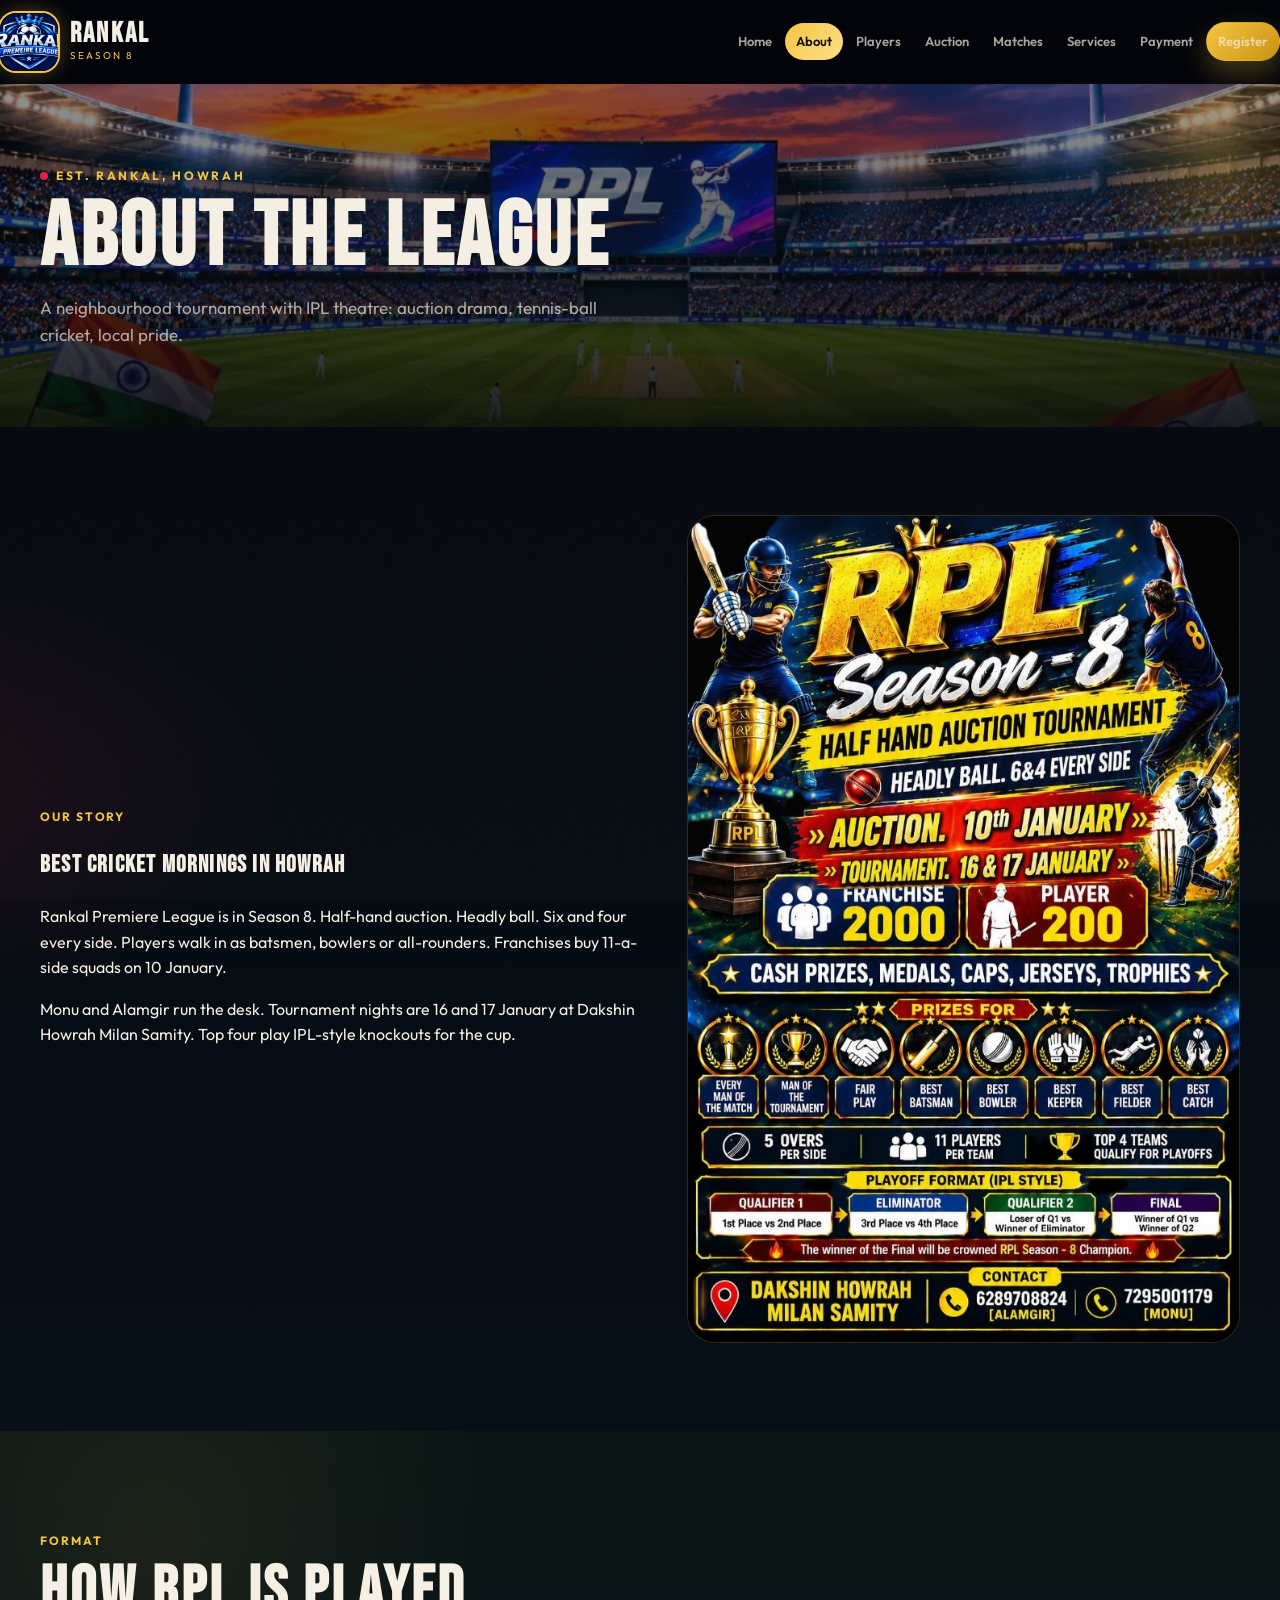
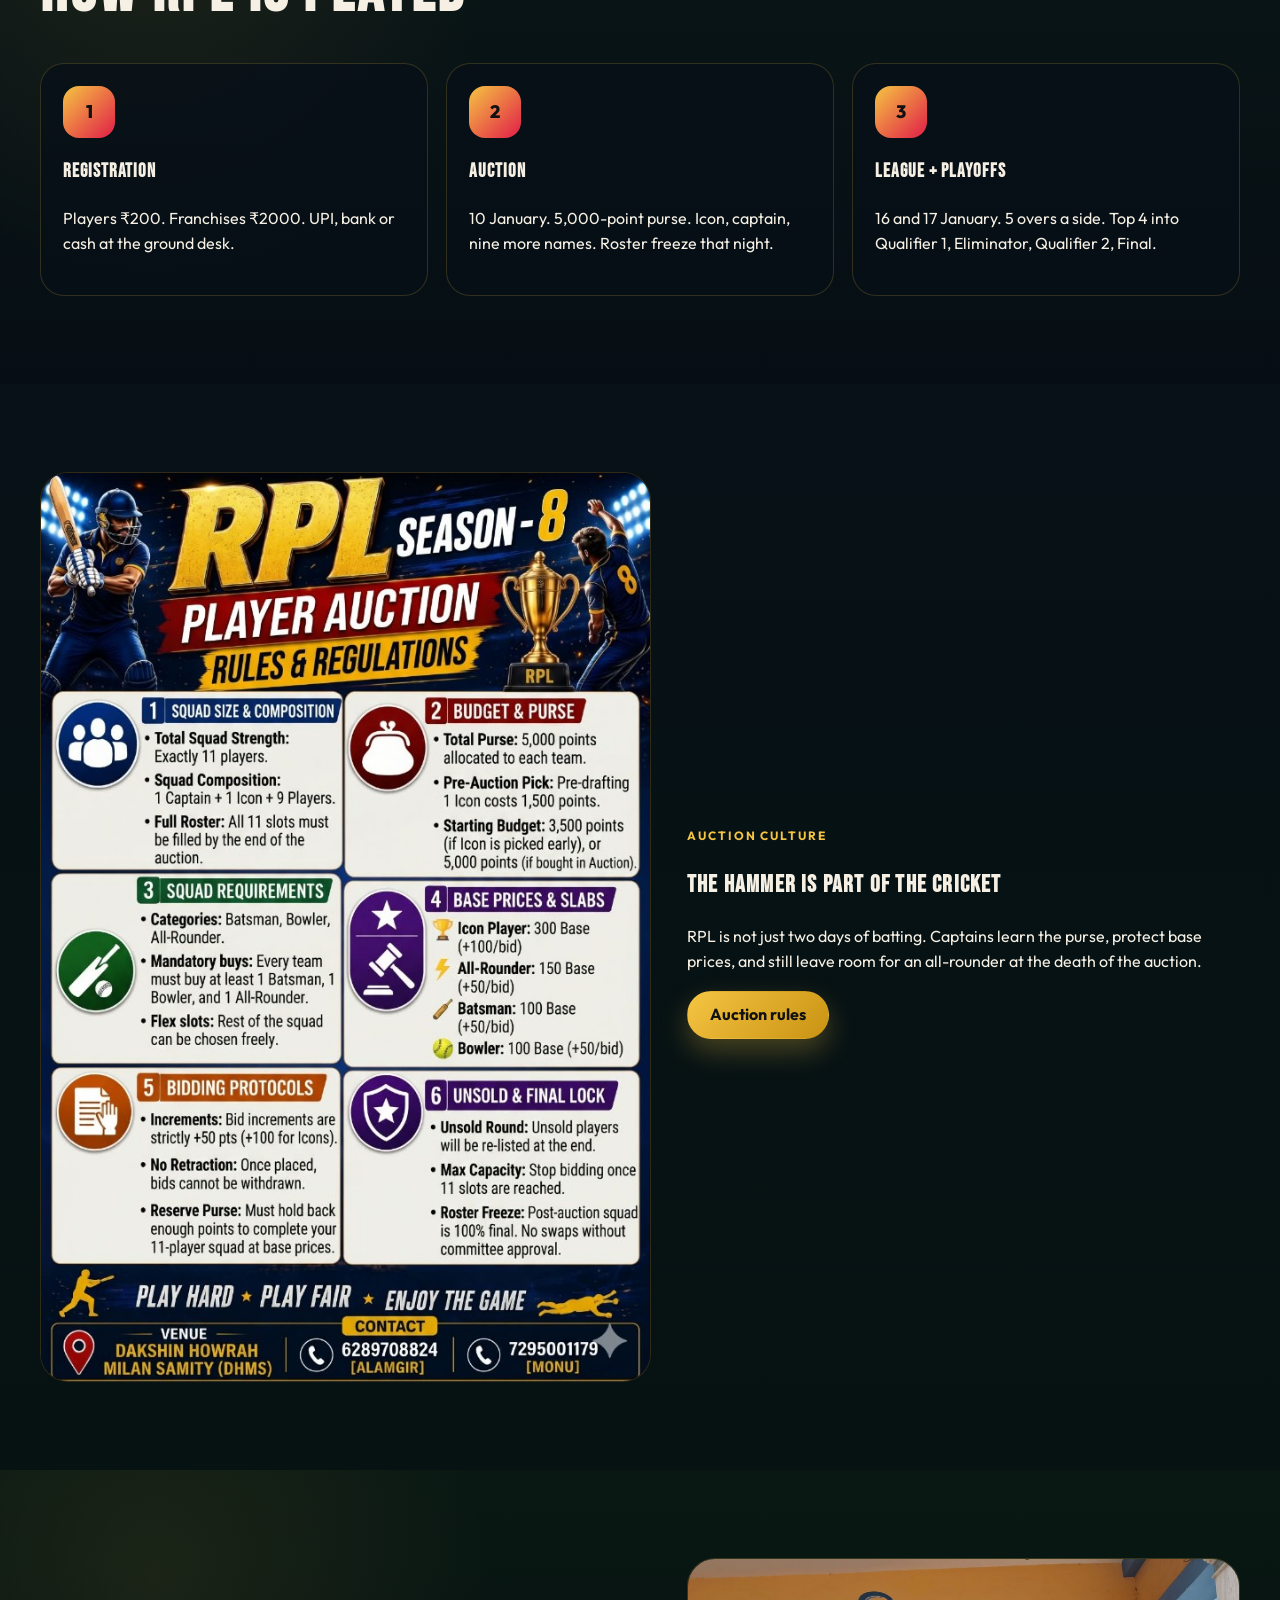
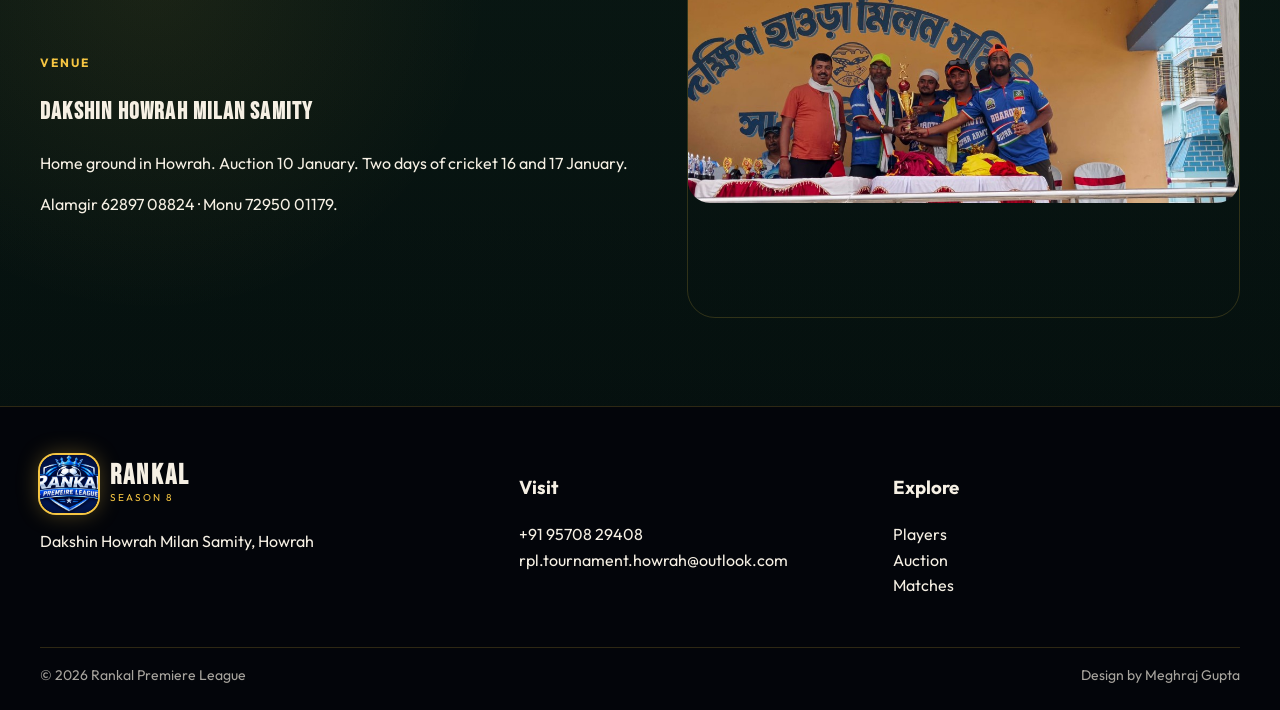
==== commit 6cde397c: "code push changes" ====
--- a/about.html
+++ b/about.html
@@ -9,7 +9,7 @@
   <link rel="preconnect" href="https://fonts.googleapis.com">
   <link rel="preconnect" href="https://fonts.gstatic.com" crossorigin>
   <link href="https://fonts.googleapis.com/css2?family=Bebas+Neue&family=Outfit:wght@400;500;600;700;800&family=Rajdhani:wght@600;700&family=Teko:wght@600;700&display=swap" rel="stylesheet">
-  <link rel="stylesheet" href="css/style.css?v=9">
+  <link rel="stylesheet" href="css/style.css?v=13">
 </head>
 <body>
   <a class="skip-link" href="#main">Skip to content</a>
@@ -26,7 +26,7 @@
         <img src="images/logo.jpg" alt="Rankal Premiere League crest">
         <span><strong>RANKAL</strong><small>Season 8</small></span>
       </a>
-      <button class="nav-toggle" type="button" aria-label="Open menu" aria-expanded="false"><span></span></button>
+      <button class="nav-toggle" type="button" aria-label="Open menu" aria-expanded="false"><span></span><span></span><span></span></button>
       <nav class="site-nav">
         <a href="index.html">Home</a>
         <a href="about.html" class="is-active">About</a>
--- a/css/style.css
+++ b/css/style.css
@@ -131,13 +131,24 @@
 .site-header {
   position: sticky;
   top: 0;
-  z-index: 50;
+  z-index: 80;
+  isolation: isolate;
   height: var(--header);
   display: flex;
   align-items: center;
+  overflow: visible;
+  background: rgba(3, 5, 10, 0.88);
+  border-bottom: 1px solid transparent;
+}
+
+.site-header::before {
+  content: "";
+  position: absolute;
+  inset: 0;
+  z-index: -1;
+  pointer-events: none;
   background: rgba(3, 5, 10, 0.72);
   backdrop-filter: blur(18px);
-  border-bottom: 1px solid transparent;
 }
 
 .site-header.is-scrolled {
@@ -150,6 +161,8 @@
   align-items: center;
   justify-content: space-between;
   gap: 16px;
+  flex-wrap: nowrap;
+  width: 100%;
 }
 
 .brand {
@@ -209,49 +222,42 @@
   display: none;
   width: 44px;
   height: 44px;
+  padding: 0;
   border: 1px solid var(--line);
-  background: transparent;
+  background: rgba(3, 5, 10, 0.85);
   border-radius: 12px;
   position: relative;
   margin-left: auto;
-  z-index: 61;
-}
-
-.nav-toggle span,
-.nav-toggle span::before,
-.nav-toggle span::after {
-  content: "";
-  position: absolute;
-  left: 12px;
-  right: 12px;
+  z-index: 90;
+  flex-shrink: 0;
+  cursor: pointer;
+  appearance: none;
+  -webkit-appearance: none;
+  touch-action: manipulation;
+  flex-direction: column;
+  align-items: center;
+  justify-content: center;
+  gap: 5px;
+}
+
+.nav-toggle span {
+  display: block;
+  width: 18px;
   height: 2px;
   background: var(--cream);
-}
-
-.nav-toggle span {
-  top: 21px;
-}
-
-.nav-toggle span::before {
-  top: -7px;
-}
-
-.nav-toggle span::after {
-  top: 7px;
-}
-
-.nav-toggle.is-open span {
-  background: transparent;
-}
-
-.nav-toggle.is-open span::before {
-  top: 0;
-  transform: rotate(45deg);
-}
-
-.nav-toggle.is-open span::after {
-  top: 0;
-  transform: rotate(-45deg);
+  border-radius: 1px;
+}
+
+.nav-toggle.is-open span:nth-child(1) {
+  transform: translateY(7px) rotate(45deg);
+}
+
+.nav-toggle.is-open span:nth-child(2) {
+  opacity: 0;
+}
+
+.nav-toggle.is-open span:nth-child(3) {
+  transform: translateY(-7px) rotate(-45deg);
 }
 
 .btn {
@@ -710,6 +716,11 @@
   gap: 18px;
 }
 
+.wins-grid img:nth-child(1) {
+  grid-column: 2;
+  grid-row: 1 / span 2;
+}
+
 .contact-grid {
   grid-template-columns: 1fr 1fr 1.15fr;
 }
@@ -1201,22 +1212,39 @@
     grid-auto-rows: 240px;
   }
 
+  .wins-grid img:nth-child(1) {
+    grid-column: auto;
+    grid-row: auto;
+  }
+
+  .site-header {
+    height: auto;
+    min-height: var(--header);
+  }
+
+  .header-inner {
+    flex-wrap: wrap;
+  }
+
   .nav-toggle {
-    display: inline-block;
+    display: inline-flex;
   }
 
   .site-nav {
-    position: fixed;
-    top: var(--header);
-    left: 0;
-    right: 0;
-    bottom: 0;
-    z-index: 50;
     display: none;
+    flex-basis: 100%;
     flex-direction: column;
     align-items: stretch;
-    padding: 24px;
-    background: rgba(3, 5, 10, 0.97);
+    justify-content: flex-start;
+    gap: 4px;
+    padding: 8px 0 16px;
+    max-height: min(70dvh, calc(100dvh - var(--header)));
+    overflow-y: auto;
+    -webkit-overflow-scrolling: touch;
+    background: transparent;
+    transform: none;
+    visibility: visible;
+    pointer-events: auto;
   }
 
   .site-nav.is-open {
@@ -1224,8 +1252,19 @@
   }
 
   .site-nav a {
-    padding: 14px 8px;
-    font-size: 18px;
+    padding: 14px 16px;
+    font-size: 17px;
+    color: var(--cream);
+    border-radius: 14px;
+    background: rgba(246, 240, 228, 0.04);
+  }
+
+  .site-nav a.btn {
+    width: 100%;
+    margin-top: 6px;
+    justify-content: center;
+    background: linear-gradient(135deg, var(--gold), #c99212);
+    color: #111;
   }
 }
 
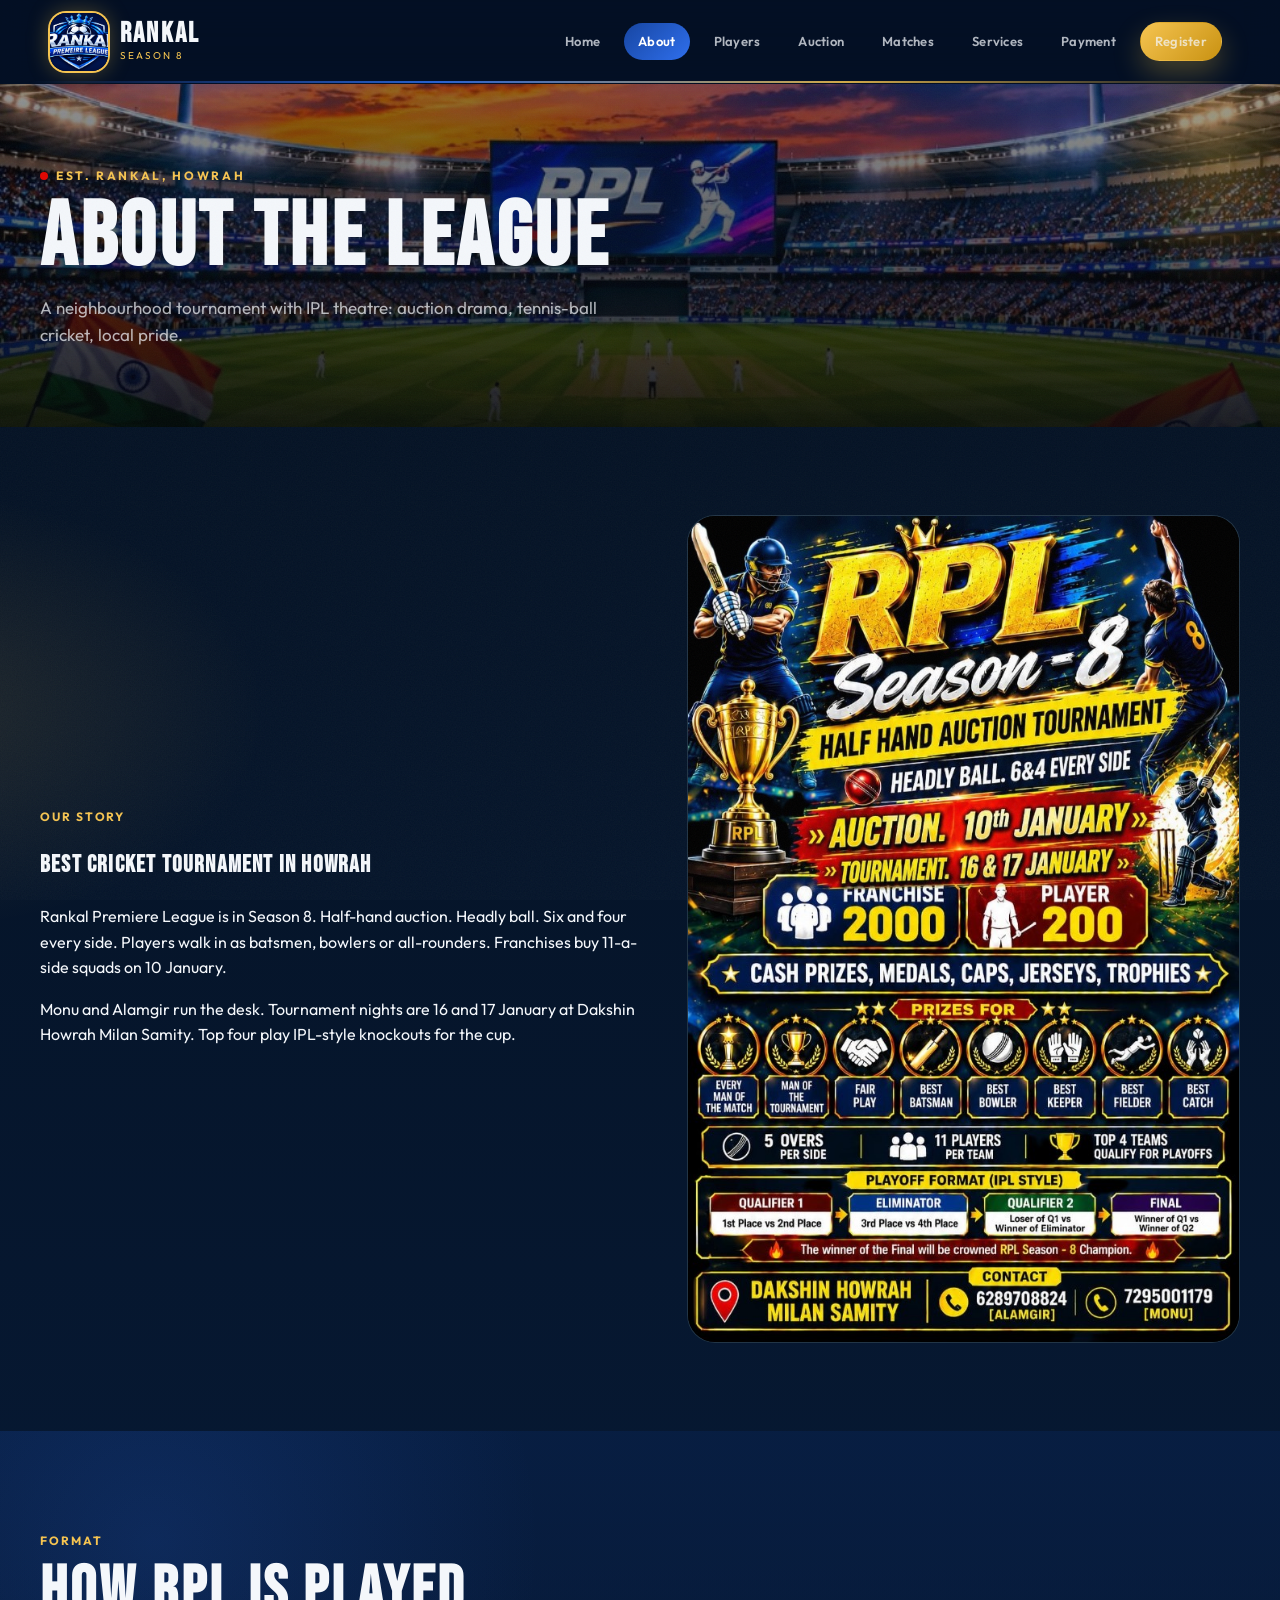
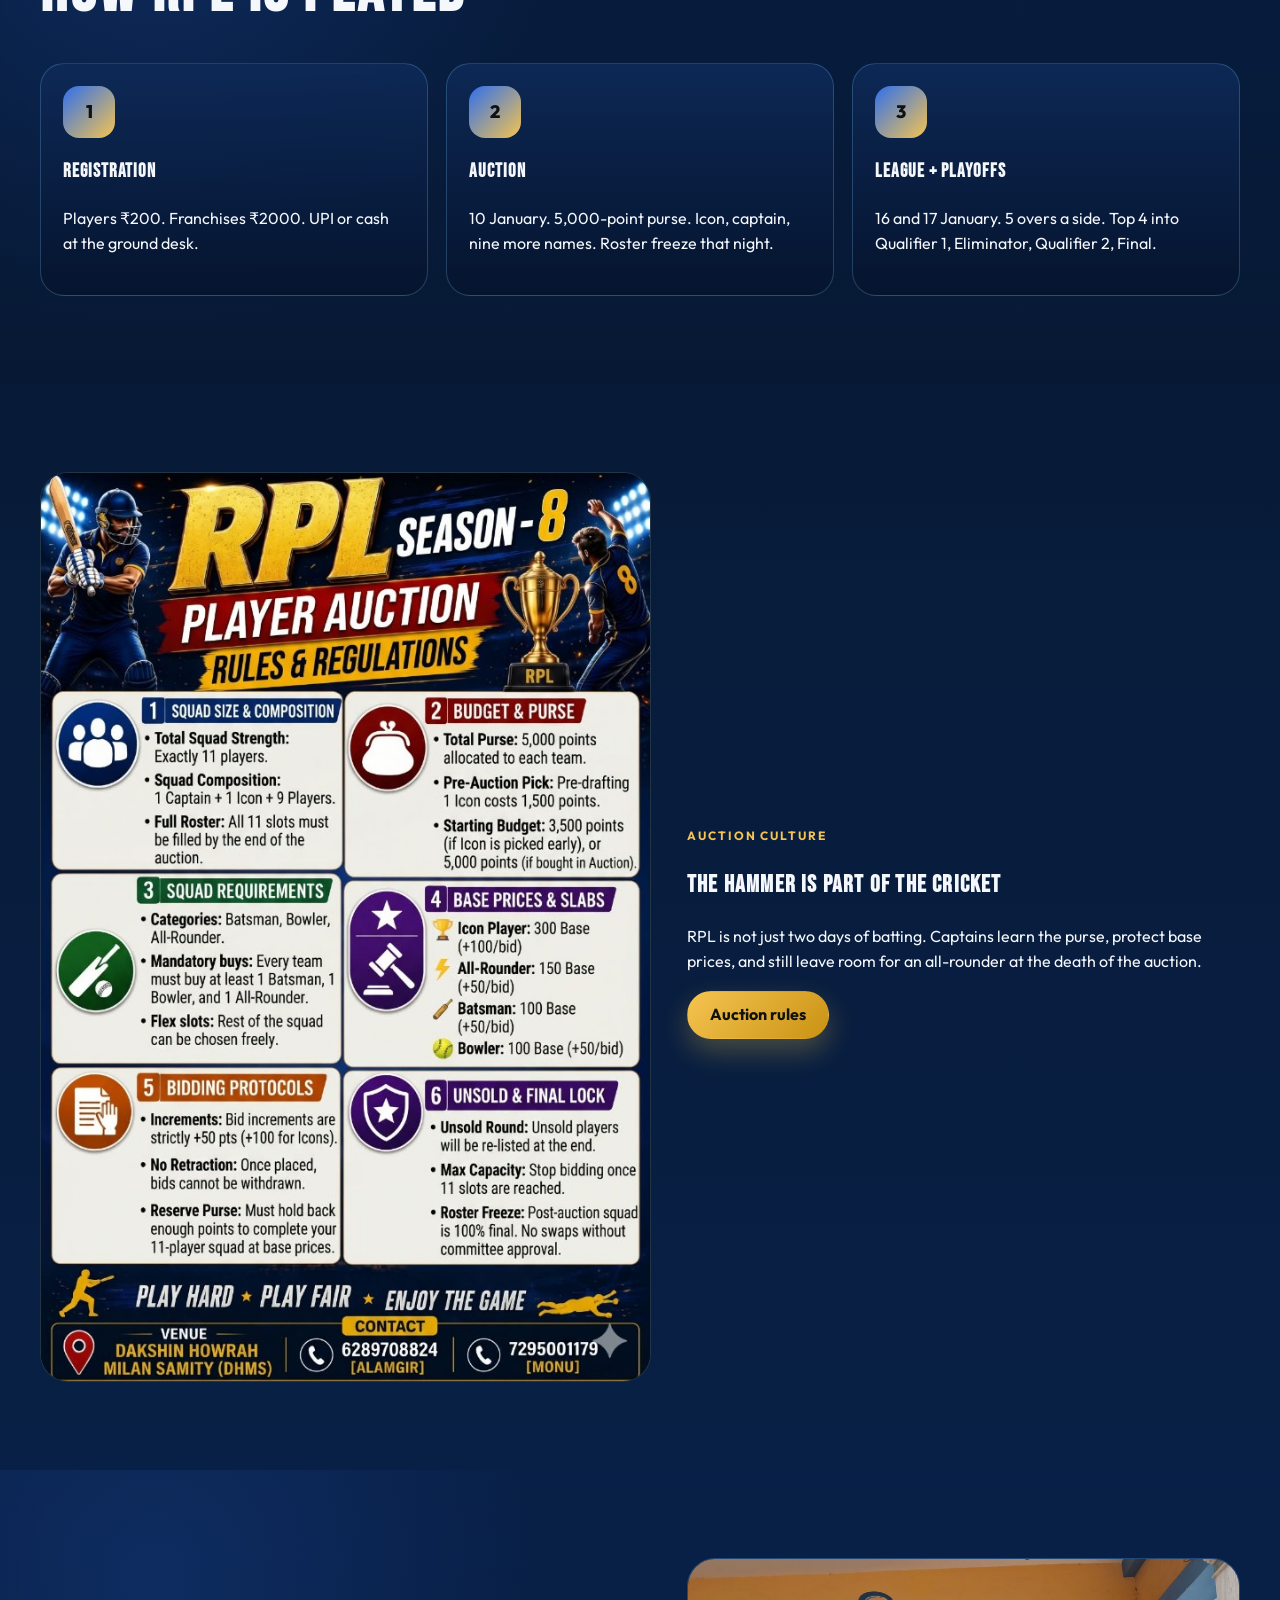
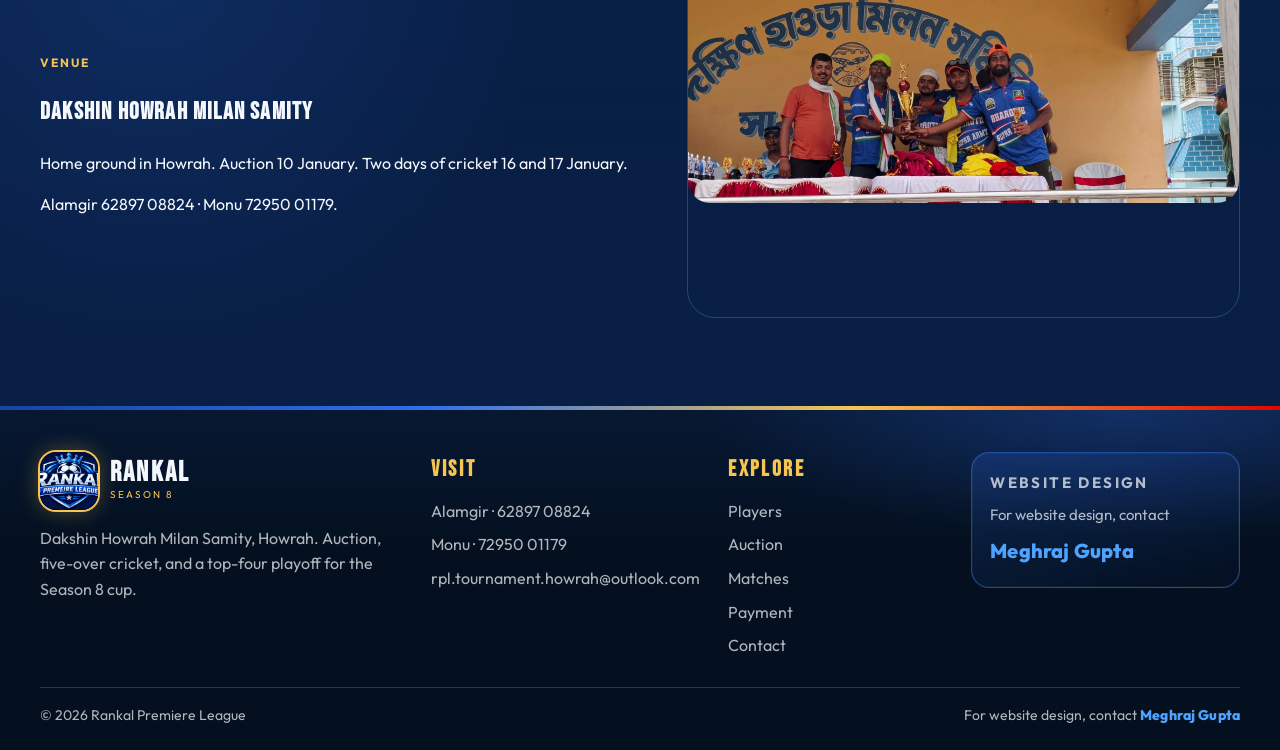
==== commit 0a843bfe: "update the website" ====
--- a/about.html
+++ b/about.html
@@ -9,7 +9,7 @@
   <link rel="preconnect" href="https://fonts.googleapis.com">
   <link rel="preconnect" href="https://fonts.gstatic.com" crossorigin>
   <link href="https://fonts.googleapis.com/css2?family=Bebas+Neue&family=Outfit:wght@400;500;600;700;800&family=Rajdhani:wght@600;700&family=Teko:wght@600;700&display=swap" rel="stylesheet">
-  <link rel="stylesheet" href="css/style.css?v=13">
+  <link rel="stylesheet" href="css/style.css?v=16">
 </head>
 <body>
   <a class="skip-link" href="#main">Skip to content</a>
@@ -53,7 +53,7 @@
       <div class="container split">
         <div class="reveal">
           <p class="kicker">Our story</p>
-          <h2>Best cricket mornings in Howrah</h2>
+          <h2>Best cricket Tournament in Howrah</h2>
           <p>Rankal Premiere League is in Season 8. Half-hand auction. Headly ball. Six and four every side. Players walk in as batsmen, bowlers or all-rounders. Franchises buy 11-a-side squads on 10 January.</p>
           <p>Monu and Alamgir run the desk. Tournament nights are 16 and 17 January at Dakshin Howrah Milan Samity. Top four play IPL-style knockouts for the cup.</p>
         </div>
@@ -73,7 +73,7 @@
           <article class="card reveal">
             <div class="icon-pill">1</div>
             <h3>Registration</h3>
-            <p>Players ₹200. Franchises ₹2000. UPI, bank or cash at the ground desk.</p>
+            <p>Players ₹200. Franchises ₹2000. UPI or cash at the ground desk.</p>
           </article>
           <article class="card reveal">
             <div class="icon-pill">2</div>
@@ -119,34 +119,45 @@
   </main>
 
   <footer class="site-footer">
+    <div class="footer-ribbon" aria-hidden="true"></div>
     <div class="container footer-grid">
-      <div>
+      <div class="footer-brand">
         <a class="brand" href="index.html">
           <img src="images/logo.jpg" alt="RPL logo">
           <span><strong>RANKAL</strong><small>Season 8</small></span>
         </a>
-        <p>Dakshin Howrah Milan Samity, Howrah</p>
+        <p>Dakshin Howrah Milan Samity, Howrah. Auction, five-over cricket, and a top-four playoff for the Season 8 cup.</p>
       </div>
       <div>
-        <h3>Visit</h3>
-        <p><a href="tel:+919570829408">+91 95708 29408</a><br>
-        <a href="mailto:rpl.tournament.howrah@outlook.com">rpl.tournament.howrah@outlook.com</a></p>
+        <h3 class="footer-title">Visit</h3>
+        <div class="footer-links">
+          <a href="https://wa.me/916289708824">Alamgir · 62897 08824</a>
+          <a href="tel:+917295001179">Monu · 72950 01179</a>
+          <a href="mailto:rpl.tournament.howrah@outlook.com">rpl.tournament.howrah@outlook.com</a>
+        </div>
       </div>
       <div>
-        <h3>Explore</h3>
-        <p>
-          <a href="players.html">Players</a><br>
-          <a href="auction.html">Auction</a><br>
+        <h3 class="footer-title">Explore</h3>
+        <div class="footer-links">
+          <a href="players.html">Players</a>
+          <a href="auction.html">Auction</a>
           <a href="matches.html">Matches</a>
-        </p>
+          <a href="payment.html">Payment</a>
+          <a href="contact.html">Contact</a>
+        </div>
+      </div>
+      <div class="designer-card">
+        <p class="footer-kicker">Website design</p>
+        <p>For website design, contact</p>
+        <a class="designer-name" href="https://meghraj58.github.io/wizardmeghraj.github.io/" target="_blank" rel="noopener noreferrer">Meghraj Gupta</a>
       </div>
     </div>
     <div class="container legal">
       <span>© <span data-year></span> Rankal Premiere League</span>
-      <span>Design by <a href="https://meghraj58.github.io/wizardmeghraj.github.io/">Meghraj Gupta</a></span>
+      <span>For website design, contact <a class="designer-name" href="https://meghraj58.github.io/wizardmeghraj.github.io/" target="_blank" rel="noopener noreferrer">Meghraj Gupta</a></span>
     </div>
   </footer>
   <div class="lightbox" id="lightbox"><img alt=""></div>
-  <script src="js/main.js?v=9"></script>
+  <script src="js/main.js?v=10"></script>
 </body>
 </html>
--- a/css/style.css
+++ b/css/style.css
@@ -1,17 +1,19 @@
 :root {
-  --void: #03050a;
-  --navy: #071018;
-  --deep: #0c1c14;
-  --gold: #f5c542;
-  --gold-soft: #ffe08a;
-  --crimson: #e11d48;
-  --cyan: #2ee6a6;
-  --cream: #f6f0e4;
-  --muted: rgba(246, 240, 228, 0.68);
-  --line: rgba(245, 197, 66, 0.18);
+  --void: #04101f;
+  --navy: #071a36;
+  --deep: #0c2d5c;
+  --gold: #f5c451;
+  --gold-soft: #ffe7a8;
+  --crimson: #e10600;
+  --blue: #2f6fed;
+  --blue-deep: #1746a2;
+  --cyan: #7ec8ff;
+  --cream: #f4f7fb;
+  --muted: rgba(244, 247, 251, 0.72);
+  --line: rgba(126, 200, 255, 0.24);
   --header: 84px;
   --radius: 22px;
-  --shadow: 0 28px 70px rgba(0, 0, 0, 0.45);
+  --shadow: 0 28px 70px rgba(2, 8, 20, 0.5);
   --font: "Outfit", sans-serif;
   --display: "Bebas Neue", sans-serif;
   --stats: "Teko", "Rajdhani", sans-serif;
@@ -31,9 +33,9 @@
   margin: 0;
   font-family: var(--font);
   background:
-    radial-gradient(1200px 600px at 80% -10%, rgba(245, 197, 66, 0.12), transparent 50%),
-    radial-gradient(900px 500px at -10% 20%, rgba(225, 29, 72, 0.12), transparent 46%),
-    linear-gradient(180deg, var(--void), var(--navy) 40%, #06140f 100%);
+    radial-gradient(1100px 560px at 88% -8%, rgba(47, 111, 237, 0.34), transparent 52%),
+    radial-gradient(800px 480px at -8% 18%, rgba(245, 196, 81, 0.12), transparent 46%),
+    linear-gradient(180deg, #04101f, #071a36 46%, #0a2450 100%);
   color: var(--cream);
   line-height: 1.6;
   overflow-x: hidden;
@@ -97,8 +99,8 @@
   display: grid;
   place-items: center;
   background:
-    radial-gradient(circle at 50% 40%, rgba(245, 197, 66, 0.16), transparent 34%),
-    #03050a;
+    radial-gradient(circle at 50% 40%, rgba(47, 111, 237, 0.28), transparent 36%),
+    #04101f;
   transition: opacity 0.55s ease, visibility 0.55s ease;
 }
 
@@ -137,7 +139,7 @@
   display: flex;
   align-items: center;
   overflow: visible;
-  background: rgba(3, 5, 10, 0.88);
+  background: rgba(4, 16, 36, 0.92);
   border-bottom: 1px solid transparent;
 }
 
@@ -147,20 +149,35 @@
   inset: 0;
   z-index: -1;
   pointer-events: none;
-  background: rgba(3, 5, 10, 0.72);
+  background: rgba(4, 16, 36, 0.78);
   backdrop-filter: blur(18px);
 }
 
 .site-header.is-scrolled {
   border-bottom-color: var(--line);
   box-shadow: 0 10px 40px rgba(0, 0, 0, 0.35);
+}
+
+.site-header .container {
+  width: min(1180px, calc(100% - 56px));
+}
+
+.site-header::after {
+  content: "";
+  position: absolute;
+  left: 28px;
+  right: 28px;
+  bottom: 0;
+  height: 2px;
+  background: linear-gradient(90deg, transparent, var(--blue), var(--gold), transparent);
+  opacity: 0.85;
 }
 
 .header-inner {
   display: flex;
   align-items: center;
   justify-content: space-between;
-  gap: 16px;
+  gap: 28px;
   flex-wrap: nowrap;
   width: 100%;
 }
@@ -199,23 +216,25 @@
 .site-nav {
   display: flex;
   align-items: center;
-  flex-wrap: wrap;
+  flex-wrap: nowrap;
   justify-content: flex-end;
-  gap: 2px;
+  gap: 10px;
+  padding-inline: 8px;
 }
 
 .site-nav a {
-  padding: 8px 11px;
+  padding: 8px 14px;
   border-radius: 999px;
   font-size: 13px;
   font-weight: 600;
   color: var(--muted);
-}
-
-.site-nav a:hover,
-.site-nav a.is-active {
-  color: #111;
-  background: linear-gradient(135deg, var(--gold), var(--gold-soft));
+  letter-spacing: 0.02em;
+}
+
+.site-nav a:hover:not(.btn),
+.site-nav a.is-active:not(.btn) {
+  color: #fff;
+  background: linear-gradient(135deg, var(--blue-deep), var(--blue));
 }
 
 .nav-toggle {
@@ -477,7 +496,7 @@
 .ticker {
   overflow: hidden;
   border-block: 1px solid var(--line);
-  background: linear-gradient(90deg, #3a0d16, #1a1406 40%, #0c2418);
+  background: linear-gradient(90deg, #0b2a66, #1746a2 42%, #0a1c3d);
   padding: 13px 0;
 }
 
@@ -504,8 +523,8 @@
 
 .section.alt {
   background:
-    radial-gradient(circle at 12% 20%, rgba(245, 197, 66, 0.08), transparent 28%),
-    linear-gradient(180deg, rgba(12, 28, 20, 0.55), rgba(3, 5, 10, 0.2));
+    radial-gradient(circle at 12% 20%, rgba(47, 111, 237, 0.16), transparent 32%),
+    linear-gradient(180deg, rgba(8, 32, 72, 0.72), rgba(4, 16, 36, 0.2));
 }
 
 .section-head {
@@ -555,7 +574,7 @@
   padding: 24px;
   border: 1px solid var(--line);
   border-radius: var(--radius);
-  background: rgba(7, 16, 24, 0.7);
+  background: rgba(8, 28, 62, 0.78);
   position: relative;
   overflow: hidden;
 }
@@ -565,7 +584,7 @@
   position: absolute;
   inset: auto 0 0;
   height: 3px;
-  background: linear-gradient(90deg, var(--crimson), var(--gold), var(--cyan));
+  background: linear-gradient(90deg, var(--blue), var(--gold), var(--crimson));
 }
 
 .stat b {
@@ -584,7 +603,7 @@
 }
 
 .panel {
-  background: rgba(7, 16, 24, 0.72);
+  background: rgba(7, 24, 52, 0.78);
   border: 1px solid var(--line);
   border-radius: 28px;
   padding: 28px;
@@ -610,7 +629,7 @@
 
 .card,
 .auction-card {
-  background: rgba(7, 16, 24, 0.78);
+  background: linear-gradient(180deg, rgba(14, 42, 88, 0.88), rgba(6, 20, 46, 0.92));
   border: 1px solid var(--line);
   border-radius: 24px;
   padding: 22px;
@@ -631,7 +650,7 @@
   display: grid;
   place-items: center;
   border-radius: 16px;
-  background: linear-gradient(135deg, var(--gold), var(--crimson));
+  background: linear-gradient(135deg, var(--blue), var(--gold));
   margin-bottom: 14px;
   font-size: 18px;
   font-weight: 800;
@@ -790,11 +809,11 @@
 }
 
 tr:nth-child(even) {
-  background: rgba(12, 28, 20, 0.45);
+  background: rgba(16, 48, 102, 0.42);
 }
 
 tr:nth-child(odd) {
-  background: rgba(3, 5, 10, 0.4);
+  background: rgba(4, 16, 36, 0.45);
 }
 
 form {
@@ -839,14 +858,46 @@
   color: var(--crimson);
 }
 
-.pay-grid {
+.pay-grid,
+.pay-wrap {
   grid-template-columns: 1fr 1fr;
 }
 
+.pay-wrap {
+  display: grid;
+  justify-items: center;
+}
+
+.pay-card {
+  width: min(520px, 100%);
+  text-align: center;
+}
+
+.pay-card .kicker,
+.pay-card h2 {
+  text-align: center;
+}
+
+.pay-card .copy-row {
+  flex-direction: column;
+  justify-content: center;
+  gap: 4px;
+  text-align: center;
+}
+
+.pay-card .copy-row strong {
+  overflow-wrap: anywhere;
+  text-align: center;
+}
+
+.pay-card .btn {
+  margin-inline: auto;
+}
+
 .qr {
-  width: min(280px, 100%);
-  margin: 16px auto 0;
-  padding: 12px;
+  width: min(340px, 100%);
+  margin: 18px auto 0;
+  padding: 10px;
   background: #fff;
   border-radius: 18px;
 }
@@ -898,20 +949,86 @@
 }
 
 .site-footer {
-  background: #03050a;
-  border-top: 1px solid var(--line);
-  padding-top: 48px;
+  position: relative;
+  background:
+    radial-gradient(700px 220px at 88% 0%, rgba(47, 111, 237, 0.28), transparent 60%),
+    linear-gradient(180deg, #071833, #04101f 42%);
+  border-top: 0;
+  padding-top: 0;
+}
+
+.footer-ribbon {
+  height: 4px;
+  background: linear-gradient(90deg, var(--blue-deep), var(--blue), var(--gold), var(--crimson));
 }
 
 .footer-grid {
   display: grid;
-  grid-template-columns: 1.3fr 1fr 1fr;
+  grid-template-columns: 1.35fr 0.9fr 0.8fr 1fr;
   gap: 28px;
-  padding-bottom: 32px;
+  padding: 42px 0 28px;
+}
+
+.footer-brand p,
+.footer-links a,
+.designer-card p {
+  color: var(--muted);
+}
+
+.footer-title,
+.footer-kicker {
+  margin: 0 0 12px;
+  font-family: var(--display);
+  letter-spacing: 0.12em;
+  font-size: 22px;
+  color: var(--gold);
+}
+
+.footer-kicker {
+  font-family: var(--font);
+  font-size: 12px;
+  font-weight: 700;
+  letter-spacing: 0.16em;
+  text-transform: uppercase;
+}
+
+.footer-links {
+  display: grid;
+  gap: 8px;
 }
 
 .site-footer a:hover {
-  color: var(--gold);
+  color: var(--cyan);
+}
+
+.designer-card {
+  align-self: start;
+  padding: 18px 18px 20px;
+  border-radius: 18px;
+  border: 1px solid rgba(47, 111, 237, 0.55);
+  background: linear-gradient(165deg, rgba(47, 111, 237, 0.22), rgba(4, 16, 36, 0.35));
+  box-shadow: inset 0 0 0 1px rgba(255, 255, 255, 0.04);
+}
+
+.designer-card p {
+  margin: 0 0 8px;
+  font-size: 15px;
+}
+
+.designer-name,
+.site-footer a.designer-name,
+.site-footer a.designer-name:hover {
+  color: #4da3ff;
+  font-weight: 800;
+  font-size: 20px;
+  letter-spacing: 0.01em;
+}
+
+.legal .designer-name,
+.legal a.designer-name,
+.legal a.designer-name:hover {
+  font-size: inherit;
+  font-weight: 800;
 }
 
 .legal {
@@ -1035,7 +1152,7 @@
 }
 
 .player-card {
-  background: linear-gradient(180deg, rgba(18, 28, 22, 0.9), rgba(7, 16, 24, 0.92));
+  background: linear-gradient(180deg, rgba(16, 48, 102, 0.92), rgba(6, 20, 46, 0.94));
   border: 1px solid var(--line);
   border-radius: 20px;
   overflow: hidden;
@@ -1051,7 +1168,7 @@
   width: 100%;
   height: 210px;
   object-fit: cover;
-  background: #0c1c14;
+  background: #0b2144;
 }
 
 .player-card .body {
@@ -1076,17 +1193,19 @@
   text-transform: uppercase;
   padding: 4px 8px;
   border-radius: 999px;
-  background: rgba(46, 230, 166, 0.18);
+  background: rgba(47, 111, 237, 0.22);
 }
 
 .badge.captain {
-  background: linear-gradient(135deg, var(--gold), var(--crimson));
-  color: #111;
-}
-
-.badge.vicecaptain {
-  background: var(--cyan);
-  color: #062016;
+  background: linear-gradient(135deg, var(--blue), var(--gold));
+  color: #041428;
+}
+
+.player-meta {
+  margin: 0 0 10px;
+  color: var(--cyan);
+  font-size: 14px;
+  letter-spacing: 0.04em;
 }
 
 .empty-role {
@@ -1095,10 +1214,15 @@
   margin: 0;
 }
 
+.format-grid,
 .playoff {
   display: grid;
   grid-template-columns: repeat(4, 1fr);
   gap: 12px;
+}
+
+.person-name {
+  color: #4da3ff;
 }
 
 .playoff article {
@@ -1198,7 +1322,8 @@
   }
 
   .stats,
-  .feature-grid {
+  .feature-grid,
+  .format-grid {
     grid-template-columns: 1fr 1fr;
   }
 
@@ -1236,12 +1361,16 @@
     flex-direction: column;
     align-items: stretch;
     justify-content: flex-start;
-    gap: 4px;
-    padding: 8px 0 16px;
+    gap: 10px;
+    margin: 8px 4px 14px;
+    padding: 12px 14px 16px;
     max-height: min(70dvh, calc(100dvh - var(--header)));
     overflow-y: auto;
     -webkit-overflow-scrolling: touch;
-    background: transparent;
+    background: rgba(6, 22, 48, 0.96);
+    border: 1px solid var(--line);
+    border-radius: 18px;
+    box-shadow: 0 18px 40px rgba(0, 0, 0, 0.35);
     transform: none;
     visibility: visible;
     pointer-events: auto;
@@ -1252,11 +1381,11 @@
   }
 
   .site-nav a {
-    padding: 14px 16px;
+    padding: 14px 18px;
     font-size: 17px;
     color: var(--cream);
     border-radius: 14px;
-    background: rgba(246, 240, 228, 0.04);
+    background: rgba(244, 247, 251, 0.05);
   }
 
   .site-nav a.btn {
@@ -1272,6 +1401,7 @@
   .player-form-grid,
   .photo-row,
   .playoff,
+  .format-grid,
   .prize-grid,
   .date-strip {
     grid-template-columns: 1fr;
@@ -1334,6 +1464,15 @@
     padding: 8px 0;
   }
 
+  .site-header .container {
+    width: min(1180px, calc(100% - 36px));
+  }
+
+  .site-header::after {
+    left: 16px;
+    right: 16px;
+  }
+
   :root {
     --header: 72px;
   }
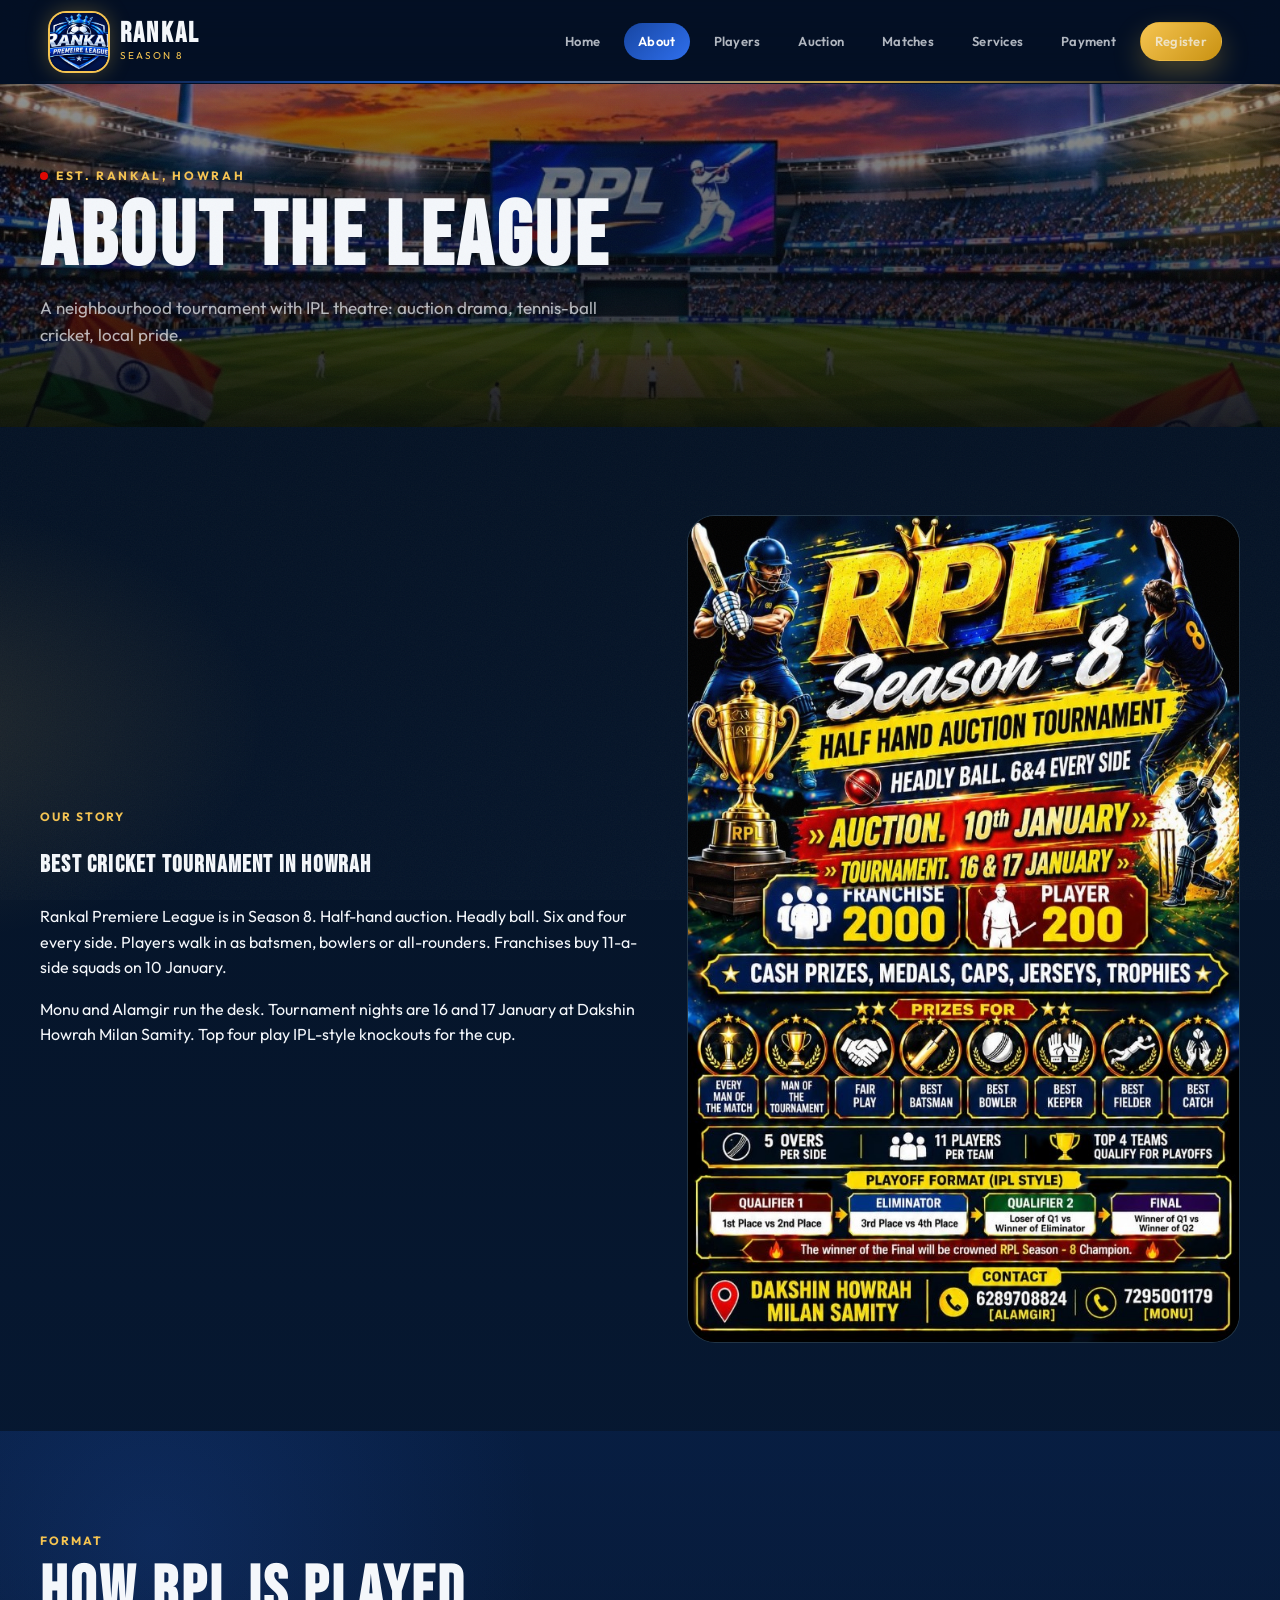
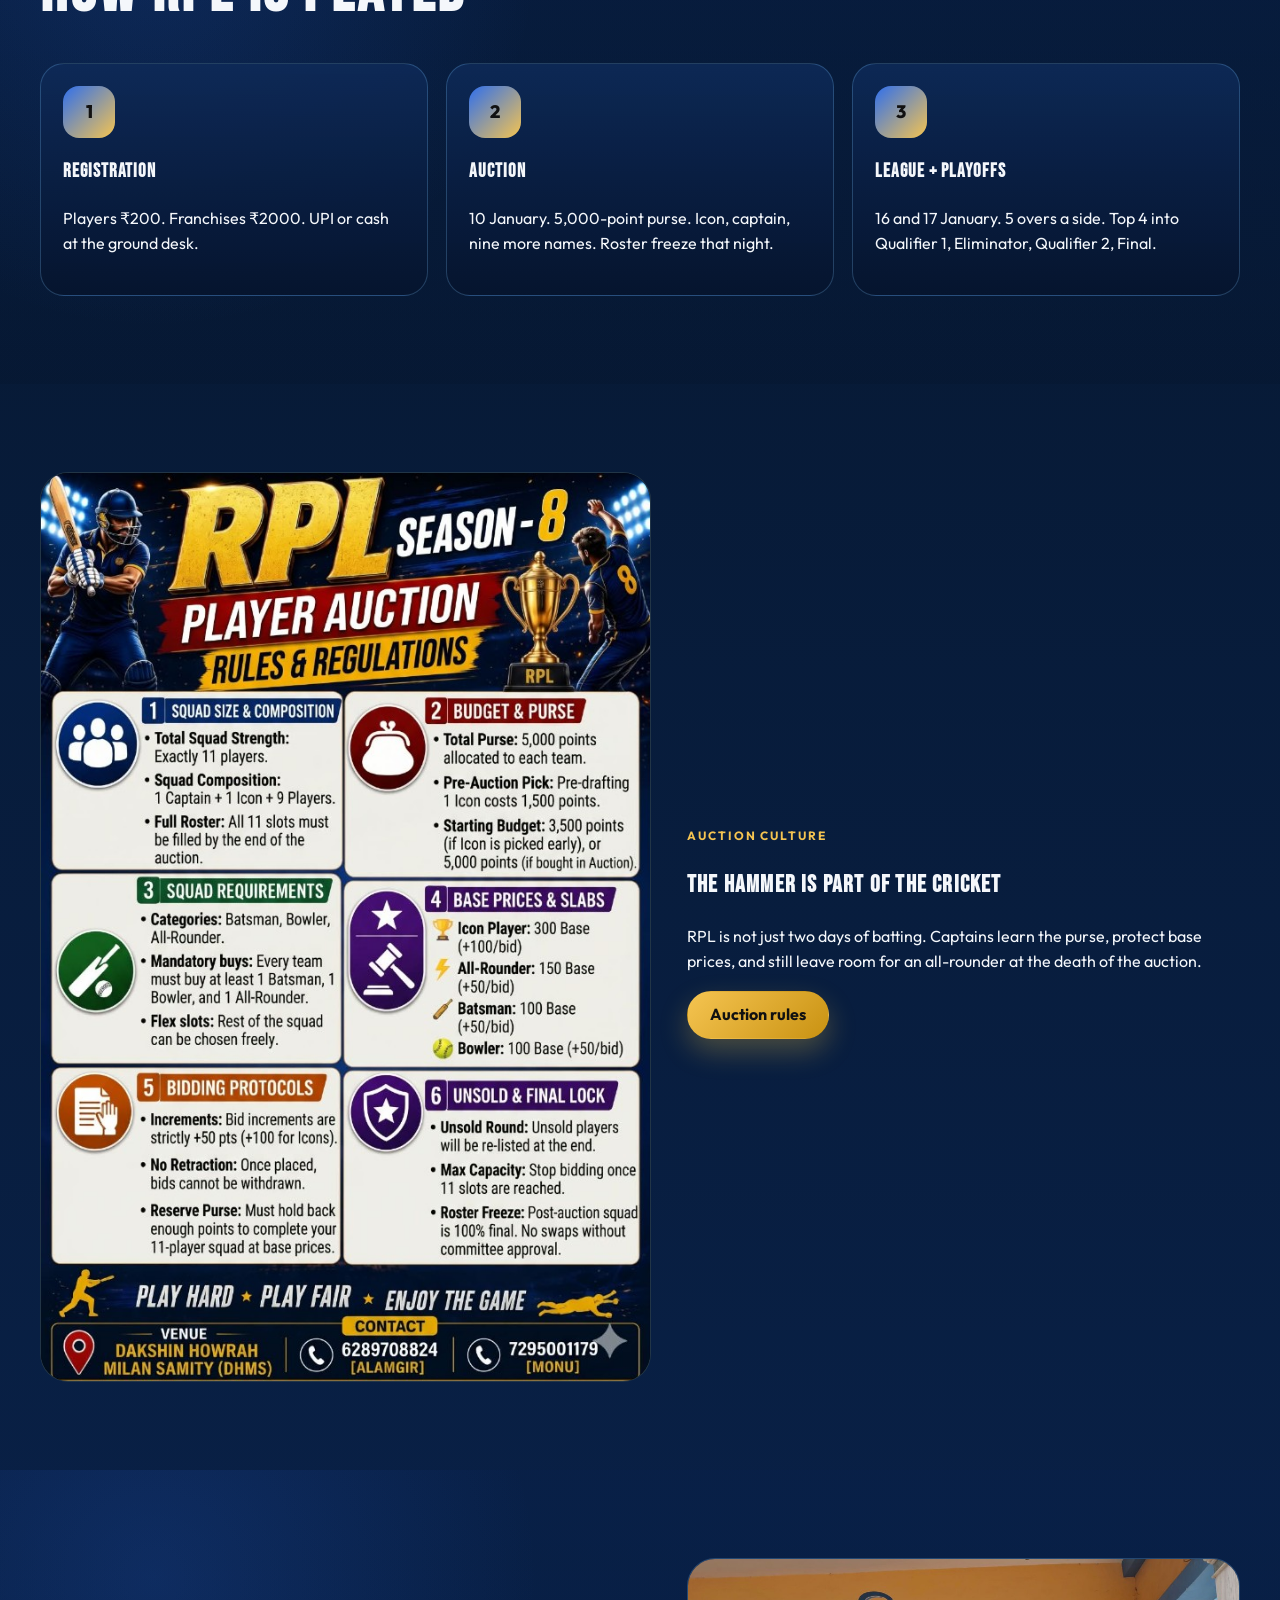
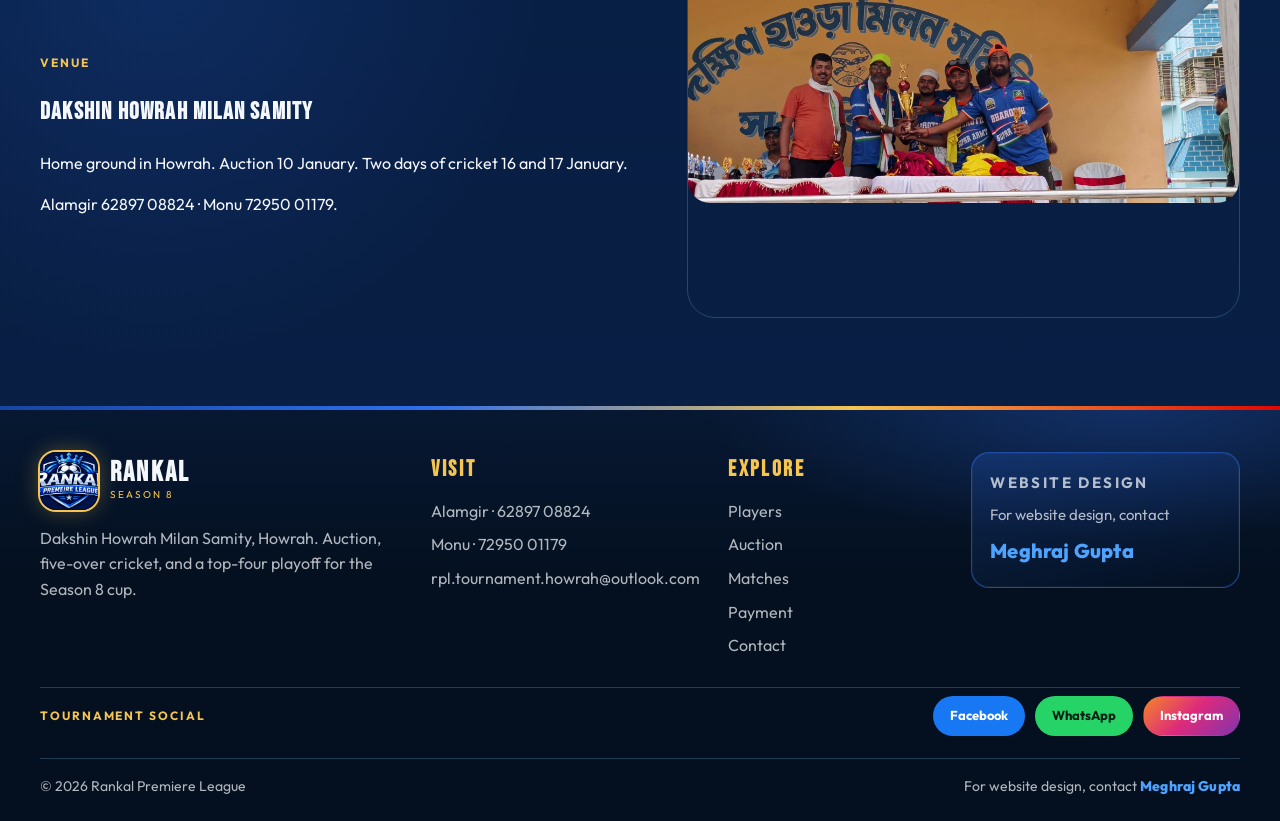
==== commit 2574d47e: "update details champions" ====
--- a/about.html
+++ b/about.html
@@ -9,7 +9,7 @@
   <link rel="preconnect" href="https://fonts.googleapis.com">
   <link rel="preconnect" href="https://fonts.gstatic.com" crossorigin>
   <link href="https://fonts.googleapis.com/css2?family=Bebas+Neue&family=Outfit:wght@400;500;600;700;800&family=Rajdhani:wght@600;700&family=Teko:wght@600;700&display=swap" rel="stylesheet">
-  <link rel="stylesheet" href="css/style.css?v=16">
+  <link rel="stylesheet" href="css/style.css?v=20">
 </head>
 <body>
   <a class="skip-link" href="#main">Skip to content</a>
@@ -152,6 +152,14 @@
         <a class="designer-name" href="https://meghraj58.github.io/wizardmeghraj.github.io/" target="_blank" rel="noopener noreferrer">Meghraj Gupta</a>
       </div>
     </div>
+    <div class="container footer-social">
+      <p class="footer-kicker">Tournament social</p>
+      <div class="social-row">
+        <a class="social-btn facebook" href="https://www.facebook.com/" target="_blank" rel="noopener noreferrer" aria-label="Facebook">Facebook</a>
+        <a class="social-btn whatsapp" href="https://wa.me/916289708824" target="_blank" rel="noopener noreferrer" aria-label="WhatsApp">WhatsApp</a>
+        <a class="social-btn instagram" href="https://www.instagram.com/" target="_blank" rel="noopener noreferrer" aria-label="Instagram">Instagram</a>
+      </div>
+    </div>
     <div class="container legal">
       <span>© <span data-year></span> Rankal Premiere League</span>
       <span>For website design, contact <a class="designer-name" href="https://meghraj58.github.io/wizardmeghraj.github.io/" target="_blank" rel="noopener noreferrer">Meghraj Gupta</a></span>
--- a/css/style.css
+++ b/css/style.css
@@ -740,6 +740,222 @@
   grid-row: 1 / span 2;
 }
 
+.champion-banner {
+  display: grid;
+  grid-template-columns: 1.15fr 0.85fr;
+  gap: 22px;
+  align-items: stretch;
+  margin-bottom: 28px;
+}
+
+.champion-media {
+  border-radius: 24px;
+  overflow: hidden;
+  border: 1px solid var(--line);
+  min-height: 320px;
+  background: #061428;
+}
+
+.champion-media img {
+  width: 100%;
+  height: 100%;
+  object-fit: cover;
+  cursor: zoom-in;
+}
+
+.champion-copy {
+  background: linear-gradient(180deg, rgba(14, 42, 88, 0.92), rgba(6, 20, 46, 0.96));
+  border: 1px solid var(--line);
+  border-radius: 24px;
+  padding: 28px;
+  box-shadow: var(--shadow);
+}
+
+.award-tag {
+  display: inline-flex;
+  margin: 0 0 10px;
+  padding: 6px 12px;
+  border-radius: 999px;
+  font-size: 12px;
+  font-weight: 700;
+  letter-spacing: 0.12em;
+  text-transform: uppercase;
+}
+
+.award-tag.gold {
+  background: linear-gradient(135deg, var(--gold), #c99212);
+  color: #111;
+}
+
+.champion-copy h3 {
+  margin: 0 0 10px;
+  font-family: var(--display);
+  font-size: clamp(42px, 6vw, 64px);
+  letter-spacing: 0.06em;
+  line-height: 0.92;
+}
+
+.captain-card {
+  display: grid;
+  grid-template-columns: 96px 1fr;
+  gap: 14px;
+  align-items: center;
+  margin: 22px 0 20px;
+  padding: 12px;
+  border-radius: 18px;
+  background: rgba(4, 16, 36, 0.55);
+  border: 1px solid rgba(126, 200, 255, 0.2);
+}
+
+.captain-card img {
+  width: 96px;
+  height: 96px;
+  object-fit: cover;
+  border-radius: 16px;
+  cursor: zoom-in;
+  box-shadow: 0 0 0 2px var(--gold);
+}
+
+.captain-card p {
+  margin: 0;
+  color: var(--muted);
+  font-size: 14px;
+}
+
+.captain-card strong {
+  display: block;
+  margin: 2px 0 4px;
+  font-size: 20px;
+}
+
+.social-row {
+  display: flex;
+  flex-wrap: wrap;
+  gap: 10px;
+}
+
+.footer-social {
+  display: flex;
+  flex-wrap: wrap;
+  align-items: center;
+  justify-content: space-between;
+  gap: 14px;
+  padding: 8px 0 22px;
+  border-top: 1px solid var(--line);
+}
+
+.footer-social .footer-kicker {
+  margin: 0;
+  color: var(--gold);
+}
+
+.social-btn {
+  display: inline-flex;
+  align-items: center;
+  justify-content: center;
+  min-height: 40px;
+  padding: 0 16px;
+  border-radius: 999px;
+  font-size: 13px;
+  font-weight: 700;
+  border: 1px solid transparent;
+}
+
+.social-btn.facebook {
+  background: #1877f2;
+  color: #fff;
+}
+
+.social-btn.whatsapp {
+  background: #25d366;
+  color: #062016;
+}
+
+.social-btn.instagram {
+  background: linear-gradient(135deg, #f58529, #dd2a7b 48%, #8134af);
+  color: #fff;
+}
+
+.award-grid {
+  display: grid;
+  grid-template-columns: repeat(3, minmax(0, 1fr));
+  gap: 18px;
+}
+
+.award-card {
+  overflow: hidden;
+  border-radius: 24px;
+  border: 1px solid var(--line);
+  background: linear-gradient(180deg, rgba(14, 42, 88, 0.9), rgba(6, 20, 46, 0.96));
+  box-shadow: var(--shadow);
+}
+
+.award-photo {
+  position: relative;
+  aspect-ratio: 4 / 5;
+  background: #061428;
+}
+
+.award-photo img {
+  width: 100%;
+  height: 100%;
+  object-fit: cover;
+  cursor: zoom-in;
+}
+
+.award-badge {
+  position: absolute;
+  top: 14px;
+  left: 14px;
+  z-index: 1;
+  padding: 7px 12px;
+  border-radius: 999px;
+  font-size: 12px;
+  font-weight: 800;
+  letter-spacing: 0.04em;
+  color: #fff;
+}
+
+.award-card.orange .award-badge {
+  background: linear-gradient(135deg, #ff7a18, #ff4d00);
+}
+
+.award-card.purple .award-badge {
+  background: linear-gradient(135deg, #7b5cff, #4b2ad6);
+}
+
+.award-card.mvp .award-badge {
+  background: linear-gradient(135deg, var(--gold), #c99212);
+  color: #111;
+}
+
+.award-body {
+  padding: 16px 18px 20px;
+  text-align: center;
+}
+
+.award-body h3 {
+  margin: 4px 0 6px;
+  font-family: var(--display);
+  font-size: 30px;
+  letter-spacing: 0.04em;
+}
+
+.team-line {
+  margin: 0 0 8px;
+  color: var(--gold);
+  font-weight: 700;
+  letter-spacing: 0.08em;
+  text-transform: uppercase;
+  font-size: 13px;
+}
+
+.stat-line {
+  margin: 0;
+  color: var(--muted);
+  font-size: 14px;
+}
+
 .contact-grid {
   grid-template-columns: 1fr 1fr 1.15fr;
 }
@@ -858,18 +1074,19 @@
   color: var(--crimson);
 }
 
-.pay-grid,
+.pay-grid {
+  grid-template-columns: 1fr 1fr;
+}
+
 .pay-wrap {
-  grid-template-columns: 1fr 1fr;
-}
-
-.pay-wrap {
-  display: grid;
-  justify-items: center;
+  display: flex;
+  justify-content: center;
+  width: 100%;
 }
 
 .pay-card {
   width: min(520px, 100%);
+  margin-inline: auto;
   text-align: center;
 }
 
@@ -1317,13 +1534,15 @@
   .footer-grid,
   .poster-pair,
   .poster-trio,
-  .auction-grid {
+  .auction-grid,
+  .champion-banner {
     grid-template-columns: 1fr;
   }
 
   .stats,
   .feature-grid,
-  .format-grid {
+  .format-grid,
+  .award-grid {
     grid-template-columns: 1fr 1fr;
   }
 
@@ -1403,7 +1622,8 @@
   .playoff,
   .format-grid,
   .prize-grid,
-  .date-strip {
+  .date-strip,
+  .award-grid {
     grid-template-columns: 1fr;
   }
 
